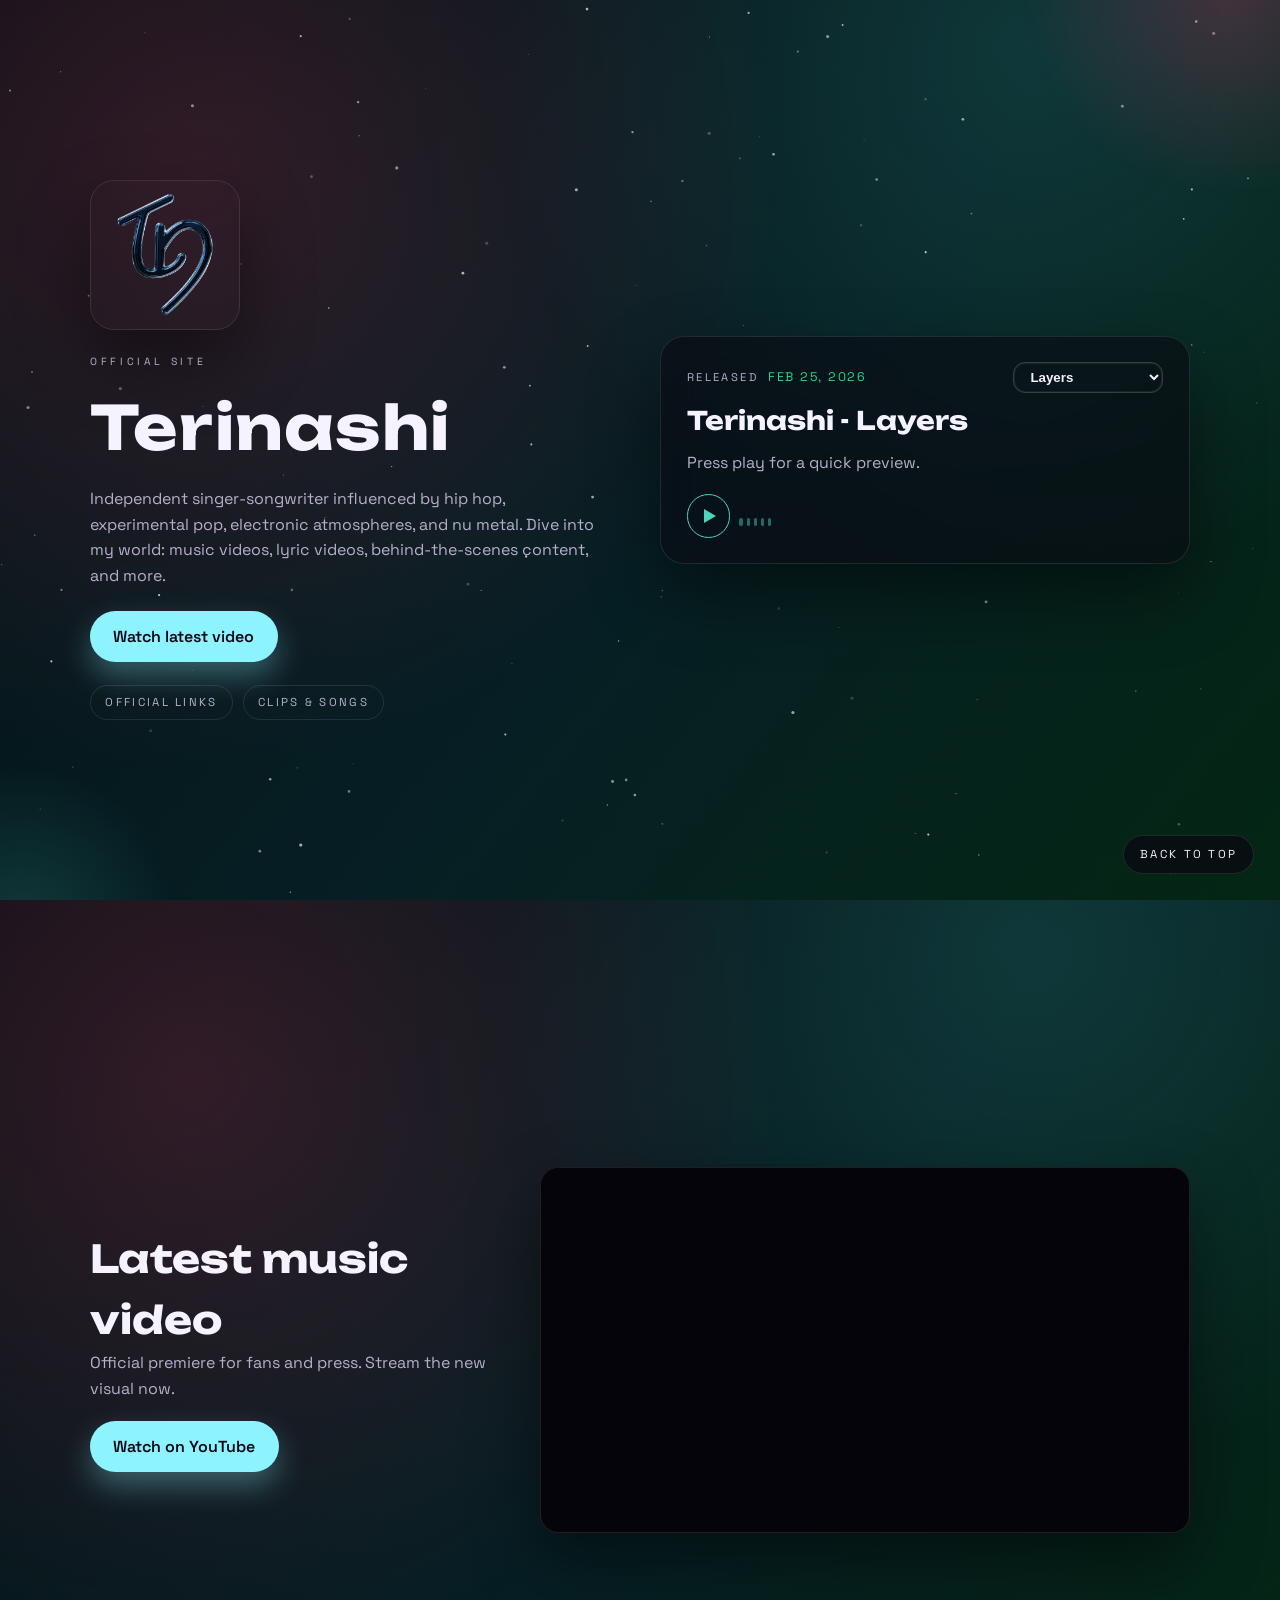
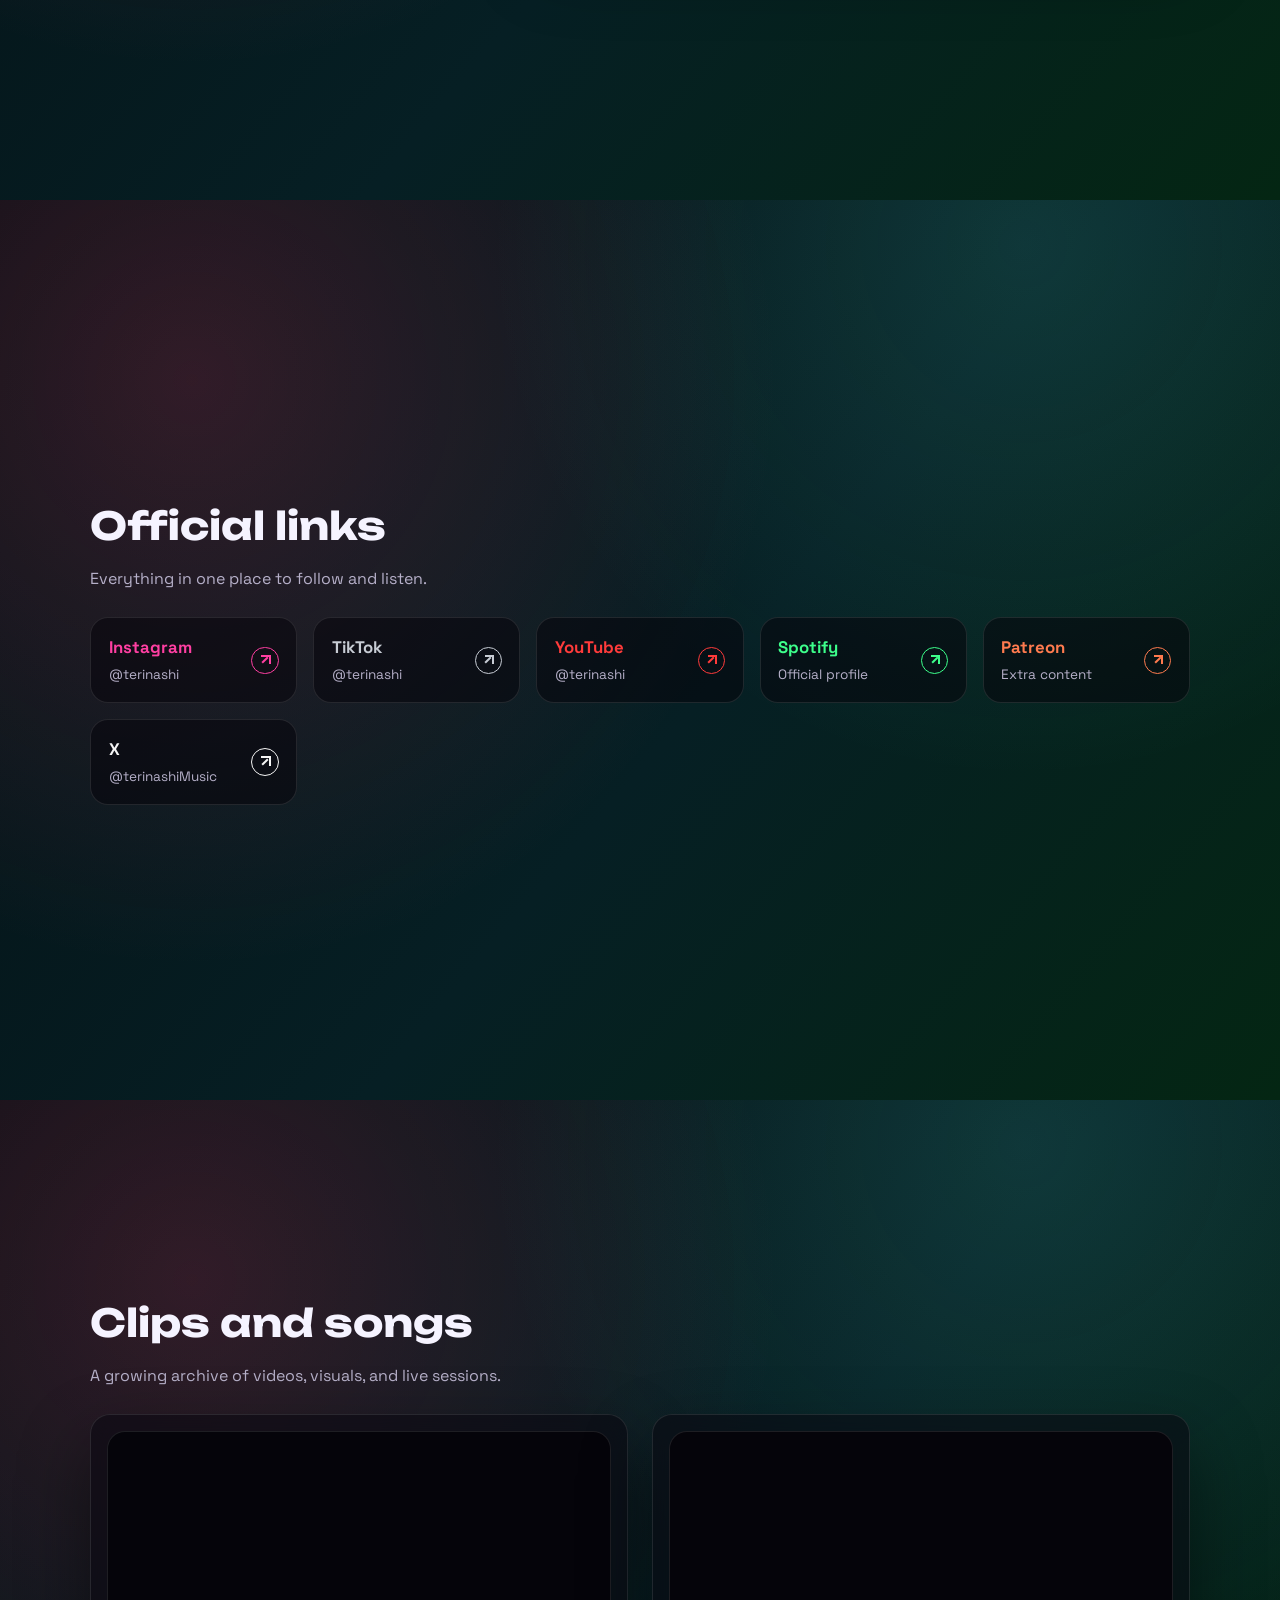
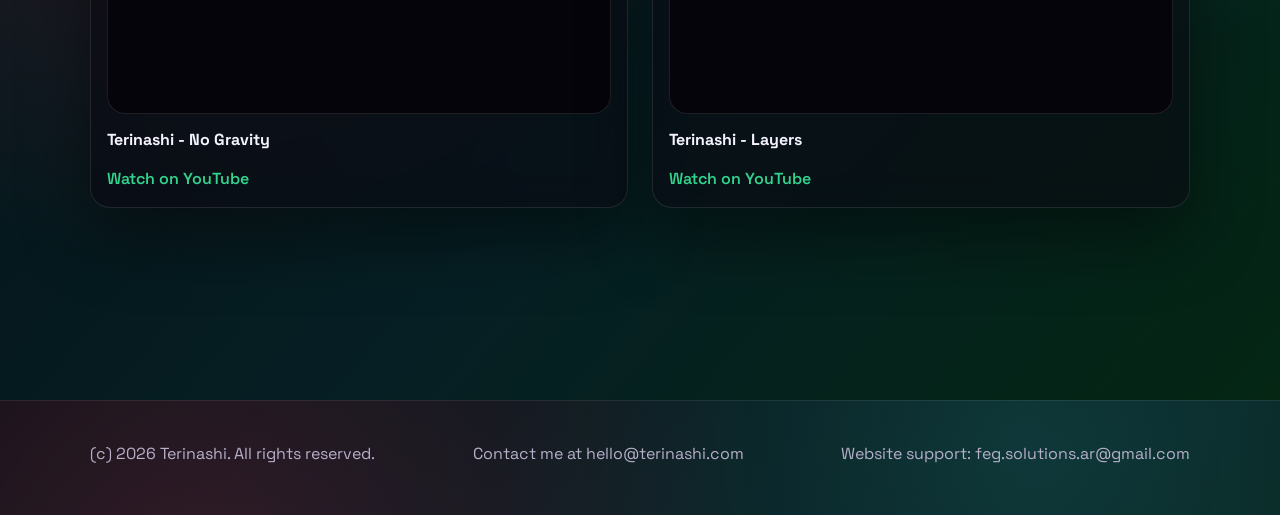
==== index.html @ 4c297f5a "improve design release date layout" ====
<!DOCTYPE html>
<html lang="en">
<head>
  <meta charset="UTF-8" />
  <meta http-equiv="X-UA-Compatible" content="IE=edge" />
  <meta name="viewport" content="width=device-width, initial-scale=1.0" />
  <title>Terinashi | Official Site</title>
  <meta name="description" content="Official Site of Terinashi. Links, releases, and clips in one place." />
  <meta property="og:title" content="Terinashi | Official Site" />
  <meta property="og:description" content="Links, releases, and clips from Terinashi." />
  <meta property="og:url" content="https://terinashi.com" />
  <meta property="og:image" content="https://terinashi.com/cover.jpg" />
  <meta name="twitter:card" content="summary_large_image" />
  <meta name="theme-color" content="#0b0714" />
  <link rel="icon" href="/favicon.ico" />
  <link rel="preconnect" href="https://fonts.googleapis.com" />
  <link rel="preconnect" href="https://fonts.gstatic.com" crossorigin />
  <link href="https://fonts.googleapis.com/css2?family=Space+Grotesk:wght@400;500;600&family=Unbounded:wght@400;600;800&display=swap" rel="stylesheet" />
  <link rel="stylesheet" href="assets/css/main.css" />
</head>
<body>
  <canvas id="bg-canvas" aria-hidden="true"></canvas>
  <div class="noise" aria-hidden="true"></div>
  <a class="floating-logo" href="#landing" aria-label="Terinashi home">
    <img src="assets/img/cover.png" alt="Terinashi logo" />
  </a>

  <main id="sections" class="sections">
    <header class="hero snap-section" id="landing">
      <div class="container hero-grid">
        <div class="hero-left">
          <div class="brand">
            <img src="assets/img/cover.png" alt="Terinashi artwork" class="avatar" />
            <div class="brand-copy">
              <p class="eyebrow">Official Site</p>
              <h1>Terinashi</h1>
              <p class="tagline">Independent singer-songwriter influenced by hip hop, experimental pop, electronic atmospheres, and nu metal. Dive into my world: music videos, lyric videos, behind-the-scenes content, and more.</p>
              <div class="cta">
                <a class="btn primary" href="#latest">Watch latest video</a>
              </div>
              <nav class="section-nav" id="section-nav" aria-label="Sections"></nav>
            </div>
          </div>
        </div>
        <div class="hero-panel glass">
          <div class="panel-top">
            <div class="panel-release-meta">
              <p class="panel-label">Latest release</p>
              <p class="release-tag" id="release-tag" hidden></p>
            </div>
            <div class="release-switcher">
              <label for="release-select"></label>
              <select id="release-select" name="release-select"></select>
            </div>
          </div>
          <h2 class="panel-title" id="latest-title">Terinashi - Latest video</h2>
          <p class="panel-meta">Press play for a quick preview.</p>
          <div class="panel-actions">
            <button class="btn outline preview-toggle" type="button" id="latest-audio-btn" aria-pressed="false" data-state="play" aria-label="Play preview">
              <span class="sr-only">Play preview</span>
            </button>
            <div class="audio-visualizer" id="audio-visualizer" aria-hidden="true">
              <span></span>
              <span></span>
              <span></span>
              <span></span>
              <span></span>
            </div>
          </div>
          <div class="audio-player" id="latest-audio-player" aria-hidden="true"></div>
        </div>
      </div>
    </header>

    <section id="intro" class="section snap-section">
      <div class="container intro-grid">
        <div class="intro-copy">
          <h2 class="section-title">Artist intro</h2>
          <p class="section-subtitle">A short personal intro from Terinashi to new listeners.</p>
        </div>
        <div class="video-frame glass">
          <iframe loading="lazy" id="intro-iframe" width="560" height="315" src="https://www.youtube.com/embed/MVVgty45aqQ" title="Artist intro video" frameborder="0" allow="accelerometer; autoplay; clipboard-write; encrypted-media; gyroscope; picture-in-picture; web-share" referrerpolicy="strict-origin-when-cross-origin" allowfullscreen></iframe>
        </div>
      </div>
    </section>

    <section id="latest" class="section snap-section">
      <div class="container latest-grid">
        <div class="latest-copy">
          <h2 class="section-title">Latest music video</h2>
          <p class="section-subtitle">Official premiere for fans and press. Stream the new visual now.</p>
          <div class="cta">
            <a class="btn primary" id="latest-video-link" href="https://www.youtube.com/watch?v=MVVgty45aqQ" target="_blank" rel="noopener">Watch on YouTube</a>
          </div>
        </div>
        <div class="video-frame glass">
          <iframe loading="lazy" id="latest-iframe" width="560" height="315" src="https://www.youtube.com/embed/MVVgty45aqQ?si=aVt3DLzRXBg-9M-Y" title="YouTube video player" frameborder="0" allow="accelerometer; autoplay; clipboard-write; encrypted-media; gyroscope; picture-in-picture; web-share" referrerpolicy="strict-origin-when-cross-origin" allowfullscreen></iframe>
        </div>
      </div>
    </section>

    <section id="links" class="section snap-section">
      <div class="container">
        <div class="section-head">
          <h2 class="section-title">Official links</h2>
          <p class="section-subtitle">Everything in one place to follow and listen.</p>
        </div>
        <div class="links-grid">
          <a class="link-card instagram" href="https://instagram.com/terinashi" target="_blank" rel="noopener">
            <div>
              <h3>Instagram</h3>
              <span>@terinashi</span>
            </div>
            <span class="link-action" aria-hidden="true"></span>
          </a>
          <a class="link-card tiktok" href="https://tiktok.com/@terinashi" target="_blank" rel="noopener">
            <div>
              <h3>TikTok</h3>
              <span>@terinashi</span>
            </div>
            <span class="link-action" aria-hidden="true"></span>
          </a>
          <a class="link-card youtube" href="https://youtube.com/@terinashi" target="_blank" rel="noopener">
            <div>
              <h3>YouTube</h3>
              <span>@terinashi</span>
            </div>
            <span class="link-action" aria-hidden="true"></span>
          </a>
          <a class="link-card spotify" href="https://open.spotify.com/artist/4ImJrUl2GnVD2dgYm2elaB" target="_blank" rel="noopener">
            <div>
              <h3>Spotify</h3>
              <span>Official profile</span>
            </div>
            <span class="link-action" aria-hidden="true"></span>
          </a>
          <a class="link-card patreon" href="https://patreon.com/terinashi" target="_blank" rel="noopener">
            <div>
              <h3>Patreon</h3>
              <span>Extra content</span>
            </div>
            <span class="link-action" aria-hidden="true"></span>
          </a>
          <a class="link-card x" href="https://x.com/terinashiMusic" target="_blank" rel="noopener">
            <div>
              <h3>X</h3>
              <span>@terinashiMusic</span>
            </div>
            <span class="link-action" aria-hidden="true"></span>
          </a>
        </div>
      </div>
    </section>

    <section id="clips" class="section snap-section">
      <div class="container">
        <div class="section-head">
          <h2 class="section-title">Clips and songs</h2>
          <p class="section-subtitle">A growing archive of videos, visuals, and live sessions.</p>
        </div>
        <div id="video-list" class="video-grid">
          <div class="video-empty glass">
            <p>More videos coming soon.</p>
          </div>
        </div>
      </div>
    </section>
  </main>

  <footer class="site-footer">
    <div class="container footer-inner">
      <p>(c) <span id="year"></span> Terinashi. All rights reserved.</p>
      <p>Contact me at hello@terinashi.com</p>
      <p>Website support: feg.solutions.ar@gmail.com</p>
    </div>
  </footer>

  <a class="floating-top" href="#landing" aria-label="Back to top">Back to top</a>

  <script>
    const yearEl = document.getElementById('year');
    if (yearEl) {
      yearEl.textContent = new Date().getFullYear();
    }

    const siteConfig = {
      tagline: {
        desktop: 'Independent singer-songwriter influenced by hip hop, experimental pop, electronic atmospheres, and nu metal. Dive into my world: music videos, lyric videos, behind-the-scenes content, and more.', // Landing tagline for desktop.
        mobile: 'Independent singer-songwriter blending hip hop, experimental pop, electronic atmospheres, and nu metal.' // Shorter landing tagline for mobile.
      },
      releases: [
        {
          id: 'no-gravity',
          name: 'No Gravity',
          title: 'Terinashi - No Gravity', // Latest release title.
          releaseDate: '2025-10-01',
          videoUrl: 'https://www.youtube.com/watch?v=MVVgty45aqQ', // Full YouTube URL for the main video.
          previewUrl: 'https://youtu.be/MVVgty45aqQ?t=51', // YouTube URL with start time for the audio preview.
          palette: {
            bg1: '#0b0714',
            bg2: '#140b1f',
            bg3: '#04070d',
            accent: '#ff3b6b',
            accent2: '#57f0d6',
            play: '#3dff8b',
            accentShadow: 'rgba(255, 59, 107, 0.35)'
          },
          latest: false
        },
        {
          id: 'layers',
          name: 'Layers',
          title: 'Terinashi - Layers',
          releaseDate: '2026-02-25',
          videoUrl: 'https://www.youtube.com/watch?v=SHfj68ilbn0',
          previewUrl: 'https://youtu.be/SHfj68ilbn0?si=a4gpbc3fm8DPk9wZ&t=116',
          palette: {
            bg1: '#041014',
            bg2: '#061f24',
            bg3: '#042613',
            accent: '#8cf3ff',
            accent2: '#33d28d',
            play: '#4fd4bc',
            accentShadow: 'rgba(140, 243, 255, 0.32)'
          },
          latest: true
        }
      ],
      introVideo: {
        title: 'Terinashi - Artist intro', // Title used for the intro video iframe.
        videoUrl: 'https://www.youtube.com/watch?v=MVVgty45aqQ' // Intro video URL.
      },
      // Sections order and visibility.
      sections: [
        { id: 'landing', label: 'Home', enabled: true, showInNav: false },
        { id: 'latest', label: 'Latest video', enabled: true, showInNav: false },
        { id: 'links', label: 'Official links', enabled: true, showInNav: true },
        { id: 'intro', label: 'Intro', enabled: false, showInNav: true },
        { id: 'clips', label: 'Clips & songs', enabled: true, showInNav: true }
      ]
    };

    const releasesConfig = Array.isArray(siteConfig.releases) ? siteConfig.releases : [];
    const introVideo = siteConfig.introVideo || {};
    const sectionConfig = Array.isArray(siteConfig.sections) ? siteConfig.sections : [];
    const sectionsRoot = document.getElementById('sections');
    const sectionNav = document.getElementById('section-nav');
    const floatingTop = document.querySelector('.floating-top');
    const taglineEl = document.querySelector('.tagline');
    const floatingLogo = document.querySelector('.floating-logo');
    const releaseSelect = document.getElementById('release-select');
    const releaseTag = document.getElementById('release-tag');
    const panelLabel = document.querySelector('.panel-label');

    const defaultPalette = {
      bg1: getComputedStyle(document.documentElement).getPropertyValue('--bg-1').trim(),
      bg2: getComputedStyle(document.documentElement).getPropertyValue('--bg-2').trim(),
      bg3: getComputedStyle(document.documentElement).getPropertyValue('--bg-3').trim(),
      accent: getComputedStyle(document.documentElement).getPropertyValue('--accent').trim(),
      accent2: getComputedStyle(document.documentElement).getPropertyValue('--accent-2').trim(),
      play: getComputedStyle(document.documentElement).getPropertyValue('--play').trim(),
      accentShadow: getComputedStyle(document.documentElement).getPropertyValue('--accent-shadow').trim()
    };

    const paletteKeys = Object.keys(defaultPalette);

    function getReleaseById(id) {
      return releasesConfig.find((release) => release.id === id);
    }

    function getLatestRelease() {
      const marked = releasesConfig.find((release) => release.latest);
      if (marked) return marked;
      return releasesConfig[0] || {};
    }

    let activeRelease = getLatestRelease();

    function applySectionOrder() {
      if (!sectionsRoot || sectionConfig.length === 0) return;
      const sectionMap = new Map();

      sectionConfig.forEach((section) => {
        const sectionEl = document.getElementById(section.id);
        if (!sectionEl) return;
        if (section.enabled === false) {
          sectionEl.hidden = true;
          return;
        }
        sectionEl.hidden = false;
        sectionMap.set(section.id, sectionEl);
      });

      sectionConfig.forEach((section) => {
        const sectionEl = sectionMap.get(section.id);
        if (sectionEl) {
          sectionsRoot.appendChild(sectionEl);
        }
      });
    }

    function buildSectionNav() {
      if (!sectionNav || sectionConfig.length === 0) return;
      sectionNav.textContent = '';
      const fragment = document.createDocumentFragment();

      sectionConfig.forEach((section) => {
        if (section.enabled === false || !section.showInNav) return;
        const link = document.createElement('a');
        link.href = '#' + section.id;
        link.textContent = section.label || section.id;
        fragment.appendChild(link);
      });

      sectionNav.appendChild(fragment);
    }

    function setFloatingTopTarget() {
      if (!floatingTop || sectionConfig.length === 0) return;
      const firstSection = sectionConfig.find((section) => section.enabled !== false);
      if (firstSection) {
        floatingTop.href = '#' + firstSection.id;
      }
    }

    function updateTagline() {
      if (!taglineEl || !siteConfig.tagline) return;
      const mobileQuery = window.matchMedia('(max-width: 720px)');
      const nextText = mobileQuery.matches && siteConfig.tagline.mobile
        ? siteConfig.tagline.mobile
        : siteConfig.tagline.desktop;
      if (nextText) {
        taglineEl.textContent = nextText;
      }
    }

    function setupFloatingLogoVisibility() {
      if (!floatingLogo) return;
      const landingSection = document.getElementById('landing');
      if (!landingSection) return;

      const observer = new IntersectionObserver(
        (entries) => {
          entries.forEach((entry) => {
            if (entry.target.id !== 'landing') return;
            if (entry.isIntersecting) {
              floatingLogo.classList.add('is-hidden');
            } else {
              floatingLogo.classList.remove('is-hidden');
            }
          });
        },
        { threshold: 0.55 }
      );

      observer.observe(landingSection);
    }

    applySectionOrder();
    buildSectionNav();
    setFloatingTopTarget();
    setupFloatingLogoVisibility();
    updateTagline();

    const mobileQuery = window.matchMedia('(max-width: 720px)');
    if (mobileQuery.addEventListener) {
      mobileQuery.addEventListener('change', updateTagline);
    } else if (mobileQuery.addListener) {
      mobileQuery.addListener(updateTagline);
    }

    const videoListEl = document.getElementById('video-list');

    function getYouTubeId(url) {
      try {
        const parsed = new URL(url);
        if (parsed.hostname.includes('youtu.be')) {
          return parsed.pathname.slice(1);
        }
        if (parsed.hostname.includes('youtube.com')) {
          const id = parsed.searchParams.get('v');
          if (id) return id;
          if (parsed.pathname.startsWith('/embed/')) {
            return parsed.pathname.split('/').pop();
          }
        }
      } catch (error) {
        return null;
      }
      return null;
    }

    function parseTimeToSeconds(value) {
      if (!value) return 0;
      if (/^\d+$/.test(value)) return Number(value);

      const match = value.match(/(?:(\d+)h)?(?:(\d+)m)?(?:(\d+)s)?/);
      if (!match) return 0;

      const hours = match[1] ? Number(match[1]) : 0;
      const minutes = match[2] ? Number(match[2]) : 0;
      const seconds = match[3] ? Number(match[3]) : 0;
      return hours * 3600 + minutes * 60 + seconds;
    }

    function getYouTubeStartSeconds(url) {
      try {
        const parsed = new URL(url);
        const startValue = parsed.searchParams.get('t') || parsed.searchParams.get('start');
        return parseTimeToSeconds(startValue);
      } catch (error) {
        return 0;
      }
    }

    function buildEmbedUrl(url, options = {}) {
      const id = getYouTubeId(url);
      if (!id) return null;

      const params = new URLSearchParams();
      if (options.startSeconds && options.startSeconds > 0) {
        params.set('start', String(options.startSeconds));
      }
      if (options.autoplay) {
        params.set('autoplay', '1');
      }
      if (options.controls === false) {
        params.set('controls', '0');
      }
      params.set('playsinline', '1');
      params.set('modestbranding', '1');
      params.set('rel', '0');

      const query = params.toString();
      return 'https://www.youtube.com/embed/' + id + (query ? '?' + query : '');
    }

    const latestTitleEl = document.getElementById('latest-title');
    const latestVideoLink = document.getElementById('latest-video-link');
    const latestIframe = document.getElementById('latest-iframe');

    const introIframe = document.getElementById('intro-iframe');
    if (introIframe && introVideo.videoUrl) {
      const embedUrl = buildEmbedUrl(introVideo.videoUrl);
      if (embedUrl) {
        introIframe.src = embedUrl;
        introIframe.title = introVideo.title || 'Artist intro';
      }
    }

    const audioButton = document.getElementById('latest-audio-btn');
    const audioPlayer = document.getElementById('latest-audio-player');
    const audioVisualizer = document.getElementById('audio-visualizer');
    let previewPlaying = false;

    function stopAudioPreview() {
      if (!audioPlayer || !audioButton) return;
      audioPlayer.textContent = '';
      previewPlaying = false;
      audioButton.setAttribute('data-state', 'play');
      audioButton.setAttribute('aria-pressed', 'false');
      audioButton.setAttribute('aria-label', 'Play preview');
      if (audioVisualizer) {
        audioVisualizer.classList.remove('is-playing');
      }
      const label = audioButton.querySelector('.sr-only');
      if (label) {
        label.textContent = 'Play preview';
      }
    }

    function startAudioPreview() {
      if (!audioPlayer || !audioButton) return;
      const previewUrl = activeRelease.previewUrl || activeRelease.videoUrl;
      if (!previewUrl) return;

      const startSeconds = getYouTubeStartSeconds(previewUrl);
      const embedUrl = buildEmbedUrl(previewUrl, {
        startSeconds,
        autoplay: true,
        controls: false
      });

      if (!embedUrl) return;

      const iframe = document.createElement('iframe');
      iframe.src = embedUrl;
      iframe.title = activeRelease.title ? activeRelease.title + ' preview' : 'Audio preview';
      iframe.allow = 'autoplay; encrypted-media';
      iframe.referrerPolicy = 'strict-origin-when-cross-origin';
      iframe.setAttribute('allowfullscreen', '');

      audioPlayer.textContent = '';
      audioPlayer.appendChild(iframe);

      previewPlaying = true;
      audioButton.setAttribute('data-state', 'stop');
      audioButton.setAttribute('aria-pressed', 'true');
      audioButton.setAttribute('aria-label', 'Stop preview');
      if (audioVisualizer) {
        audioVisualizer.classList.add('is-playing');
      }
      const label = audioButton.querySelector('.sr-only');
      if (label) {
        label.textContent = 'Stop preview';
      }
    }

    if (audioButton) {
      audioButton.addEventListener('click', () => {
        if (previewPlaying) {
          stopAudioPreview();
        } else {
          startAudioPreview();
        }
      });
    }

    function toCssVarName(key) {
      return '--' + key
        .replace(/([A-Z])/g, '-$1')
        .replace(/([0-9])/g, '-$1')
        .toLowerCase();
    }

    function applyPalette(palette = {}) {
      paletteKeys.forEach((key) => {
        const nextValue = palette[key] || defaultPalette[key];
        document.documentElement.style.setProperty(toCssVarName(key), nextValue);
      });
    }

    function renderReleaseSelector() {
      if (!releaseSelect) return;
      releaseSelect.textContent = '';

      releasesConfig.forEach((release) => {
        const option = document.createElement('option');
        option.value = release.id;
        option.textContent = release.name || release.title || release.id;
        if (release.id === activeRelease.id) {
          option.selected = true;
        }
        releaseSelect.appendChild(option);
      });

      releaseSelect.addEventListener('change', () => {
        const selected = getReleaseById(releaseSelect.value);
        if (selected) {
          setActiveRelease(selected);
        }
      });
    }

    function parseIsoDate(value) {
      if (!value) return null;
      const match = String(value).trim().match(/^(\d{4})-(\d{2})-(\d{2})$/);
      if (!match) return null;
      const year = Number(match[1]);
      const monthIndex = Number(match[2]) - 1;
      const day = Number(match[3]);
      const date = new Date(year, monthIndex, day);
      if (Number.isNaN(date.getTime())) return null;
      return date;
    }

    function startOfDay(date) {
      return new Date(date.getFullYear(), date.getMonth(), date.getDate());
    }

    function isFutureDate(date) {
      return startOfDay(date) > startOfDay(new Date());
    }

    function formatDisplayDate(date) {
      return new Intl.DateTimeFormat('en-US', {
        month: 'short',
        day: 'numeric',
        year: 'numeric'
      }).format(date);
    }

    function updateReleaseTag() {
      const releaseDateValue = activeRelease && activeRelease.releaseDate ? String(activeRelease.releaseDate).trim() : '';
      const parsedReleaseDate = parseIsoDate(releaseDateValue);
      const hasReleaseDate = Boolean(releaseDateValue);
      const futureRelease = parsedReleaseDate ? isFutureDate(parsedReleaseDate) : false;

      if (panelLabel) {
        if (!hasReleaseDate) {
          panelLabel.textContent = activeRelease.latest ? 'Latest release' : 'Release date';
        } else {
          panelLabel.textContent = futureRelease ? 'Releases' : 'Released';
        }
      }

      if (!releaseTag) return;
      if (!hasReleaseDate) {
        releaseTag.textContent = '';
        releaseTag.hidden = true;
        return;
      }
      releaseTag.textContent = parsedReleaseDate ? formatDisplayDate(parsedReleaseDate) : releaseDateValue;
      releaseTag.hidden = false;
    }

    function createVideoCard(video) {
      const embedUrl = buildEmbedUrl(video.url);
      if (!embedUrl || !videoListEl) return null;

      const card = document.createElement('article');
      card.className = 'video-card glass';

      const frame = document.createElement('div');
      frame.className = 'video-frame';
      frame.innerHTML = '<iframe loading="lazy" src="' + embedUrl + '" title="' + video.title + '" frameborder="0" allow="accelerometer; autoplay; clipboard-write; encrypted-media; gyroscope; picture-in-picture; web-share" referrerpolicy="strict-origin-when-cross-origin" allowfullscreen></iframe>';

      const title = document.createElement('h3');
      title.textContent = video.title;

      const link = document.createElement('a');
      link.href = video.url;
      link.target = '_blank';
      link.rel = 'noopener';
      link.className = 'video-link';
      link.textContent = 'Watch on YouTube';

      card.append(frame, title, link);
      return card;
    }

    function renderVideoGrid(entries) {
      if (!videoListEl) return;
      videoListEl.textContent = '';

      const finalList = entries.filter((video) => video.title && video.url);

      if (finalList.length === 0) {
        const empty = document.createElement('div');
        empty.className = 'video-empty glass';
        empty.innerHTML = '<p>More videos coming soon.</p>';
        videoListEl.appendChild(empty);
        return;
      }

      finalList.forEach((video) => {
        const card = createVideoCard(video);
        if (card) {
          videoListEl.appendChild(card);
        }
      });
    }

    function buildVideoList() {
      const entries = releasesConfig
        .filter((release) => release && release.title && release.videoUrl)
        .map((release) => ({
          title: release.title,
          url: release.videoUrl
        }));

      renderVideoGrid(entries);
    }

    function setActiveRelease(release) {
      if (!release) return;
      activeRelease = release;
      stopAudioPreview();

      if (latestTitleEl && activeRelease.title) {
        latestTitleEl.textContent = activeRelease.title;
      }

      if (latestVideoLink && activeRelease.videoUrl) {
        latestVideoLink.href = activeRelease.videoUrl;
      }

      if (latestIframe && activeRelease.videoUrl) {
        const embedUrl = buildEmbedUrl(activeRelease.videoUrl);
        if (embedUrl) {
          latestIframe.src = embedUrl;
          latestIframe.title = activeRelease.title || 'Latest release';
        }
      }

      updateReleaseTag();
      applyPalette(activeRelease.palette);
    }

    applyPalette(activeRelease.palette);
    renderReleaseSelector();
    buildVideoList();
    setActiveRelease(activeRelease);

    const canvas = document.getElementById('bg-canvas');
    if (canvas) {
      const ctx = canvas.getContext('2d');
      let width = 0;
      let height = 0;
      let particles = [];
      const reduceMotion = window.matchMedia('(prefers-reduced-motion: reduce)').matches;
      const saveData = navigator.connection && navigator.connection.saveData;

      const resize = () => {
        width = canvas.width = window.innerWidth;
        height = canvas.height = window.innerHeight;
        const count = Math.min(140, Math.floor((width * height) / 9000));
        particles = Array.from({ length: count }, () => ({
          x: Math.random() * width,
          y: Math.random() * height,
          radius: Math.random() * 1.2 + 0.4,
          speed: Math.random() * 0.6 + 0.15,
          drift: (Math.random() - 0.5) * 0.2,
          alpha: Math.random() * 0.6 + 0.15
        }));
      };

      const draw = () => {
        ctx.clearRect(0, 0, width, height);
        for (const p of particles) {
          ctx.globalAlpha = p.alpha;
          ctx.fillStyle = '#ffffff';
          ctx.beginPath();
          ctx.arc(p.x, p.y, p.radius, 0, Math.PI * 2);
          ctx.fill();
          p.y -= p.speed;
          p.x += p.drift;
          if (p.y < -20) {
            p.y = height + 20;
            p.x = Math.random() * width;
          }
          if (p.x < -20) {
            p.x = width + 20;
          } else if (p.x > width + 20) {
            p.x = -20;
          }
        }
        ctx.globalAlpha = 1;
      };

      const loop = () => {
        draw();
        requestAnimationFrame(loop);
      };

      resize();
      window.addEventListener('resize', resize);

      if (!reduceMotion && !saveData) {
        loop();
      } else {
        draw();
      }
    }
  </script>
</body>
</html>
---- assets/css/main.css ----
:root {
  --bg-1: #0b0714;
  --bg-2: #140b1f;
  --bg-3: #04070d;
  --text: #f5f3ff;
  --muted: #b6b0c9;
  --accent: #ff3b6b;
  --accent-shadow: rgba(255, 59, 107, 0.35);
  --accent-2: #57f0d6;
  --play: #3dff8b;
  --stroke: rgba(255, 255, 255, 0.1);
  --glass: rgba(10, 7, 17, 0.58);
  --shadow: 0 30px 70px rgba(0, 0, 0, 0.45);
  --max-width: 1100px;
}

* {
  box-sizing: border-box;
  margin: 0;
  padding: 0;
}

[hidden] {
  display: none !important;
}

html {
  scroll-behavior: smooth;
  height: 100%;
  scroll-snap-type: y mandatory;
  scroll-padding-top: 0;
}

body {
  min-height: 100%;
  font-family: 'Space Grotesk', sans-serif;
  color: var(--text);
  background:
    radial-gradient(circle at 15% 20%, rgba(255, 59, 107, 0.18), transparent 45%),
    radial-gradient(circle at 80% 5%, rgba(87, 240, 214, 0.12), transparent 40%),
    linear-gradient(130deg, var(--bg-1), var(--bg-2) 55%, var(--bg-3));
  line-height: 1.6;
  overflow-x: hidden;
}

a {
  color: inherit;
}

img {
  max-width: 100%;
  display: block;
}

#bg-canvas,
.noise {
  position: fixed;
  inset: 0;
  width: 100%;
  height: 100%;
  pointer-events: none;
}

#bg-canvas {
  z-index: -2;
}

.noise {
  z-index: -1;
  opacity: 0.18;
  background-image: radial-gradient(rgba(255, 255, 255, 0.08) 1px, transparent 1px);
  background-size: 3px 3px;
  mix-blend-mode: soft-light;
}

.floating-logo {
  position: fixed;
  top: 1.6rem;
  left: 1.6rem;
  z-index: 9;
  width: 56px;
  height: 56px;
  border-radius: 16px;
  border: 1px solid var(--stroke);
  background: rgba(10, 7, 17, 0.85);
  box-shadow: var(--shadow);
  display: inline-flex;
  align-items: center;
  justify-content: center;
  text-decoration: none;
  transition: transform 0.2s ease, border-color 0.2s ease;
}

.floating-logo img {
  width: 100%;
  height: 100%;
  border-radius: 14px;
  object-fit: cover;
}

.floating-logo:hover {
  transform: translateY(-2px);
  border-color: var(--accent-2);
}

.floating-logo.is-hidden {
  opacity: 0;
  pointer-events: none;
  transform: translateY(-6px);
}

.container {
  width: min(var(--max-width), 92vw);
  margin: 0 auto;
}

.snap-section {
  scroll-snap-align: start;
  scroll-snap-stop: always;
  min-height: 100vh;
  min-height: 100svh;
  padding: clamp(3.5rem, 8vh, 6rem) 0;
  display: flex;
  flex-direction: column;
  justify-content: center;
}

.hero {
  position: relative;
  overflow: hidden;
}

.hero::before {
  content: "";
  position: absolute;
  width: 420px;
  height: 420px;
  top: -220px;
  right: -160px;
  background: radial-gradient(circle, rgba(255, 59, 107, 0.25), transparent 70%);
  opacity: 0.9;
  animation: float 12s ease-in-out infinite;
  z-index: -1;
}

.hero::after {
  content: "";
  position: absolute;
  width: 320px;
  height: 320px;
  bottom: -180px;
  left: -140px;
  background: radial-gradient(circle, rgba(87, 240, 214, 0.18), transparent 70%);
  opacity: 0.8;
  animation: float 14s ease-in-out infinite reverse;
  z-index: -1;
}

@keyframes float {
  0%,
  100% {
    transform: translateY(0);
  }
  50% {
    transform: translateY(20px);
  }
}

.hero-grid {
  display: grid;
  grid-template-columns: repeat(auto-fit, minmax(280px, 1fr));
  gap: 2.5rem;
  align-items: center;
}

.brand {
  display: flex;
  align-items: center;
  gap: 1.5rem;
  flex-wrap: wrap;
}

.avatar {
  width: 150px;
  height: 150px;
  border-radius: 24px;
  object-fit: cover;
  border: 1px solid var(--stroke);
  box-shadow: var(--shadow);
}

.eyebrow {
  text-transform: uppercase;
  letter-spacing: 0.35em;
  font-size: 0.65rem;
  color: var(--muted);
  margin-bottom: 0.5rem;
}

h1 {
  font-family: 'Unbounded', sans-serif;
  font-size: clamp(2.4rem, 5vw, 3.8rem);
  letter-spacing: 0.02em;
}

.tagline {
  color: var(--muted);
  margin-top: 0.6rem;
  max-width: 32rem;
}

.cta {
  display: flex;
  gap: 0.75rem;
  flex-wrap: wrap;
  margin-top: 1.4rem;
}

.section-nav {
  display: flex;
  flex-wrap: wrap;
  gap: 0.6rem;
  margin-top: 1.4rem;
}

.section-nav a {
  text-decoration: none;
  font-size: 0.72rem;
  letter-spacing: 0.2em;
  text-transform: uppercase;
  border: 1px solid var(--stroke);
  padding: 0.45rem 0.9rem;
  border-radius: 999px;
  color: var(--muted);
  transition: transform 0.2s ease, border-color 0.2s ease, color 0.2s ease;
}

.section-nav a:hover {
  transform: translateY(-2px);
  border-color: var(--accent-2);
  color: var(--text);
}

.btn {
  display: inline-flex;
  align-items: center;
  justify-content: center;
  padding: 0.75rem 1.4rem;
  border-radius: 999px;
  font-weight: 600;
  text-decoration: none;
  border: 1px solid transparent;
  transition: transform 0.2s ease, box-shadow 0.2s ease, border-color 0.2s ease;
}

.btn.primary {
  background: var(--accent);
  color: #0b0714;
  box-shadow: 0 14px 30px var(--accent-shadow);
}

.btn.ghost {
  background: rgba(255, 255, 255, 0.04);
  border-color: var(--stroke);
}

.btn.outline {
  background: transparent;
  border-color: var(--accent);
  color: var(--accent);
}

.btn:hover {
  transform: translateY(-2px);
}

.glass {
  background: var(--glass);
  border: 1px solid var(--stroke);
  border-radius: 24px;
  backdrop-filter: blur(16px);
  box-shadow: var(--shadow);
}

.hero-panel {
  padding: 1.6rem;
  position: relative;
}

.panel-top {
  display: flex;
  align-items: center;
  justify-content: space-between;
  gap: 1rem;
  flex-wrap: wrap;
}

.panel-release-meta {
  display: flex;
  align-items: baseline;
  gap: 0.6rem;
  flex-wrap: wrap;
}

.panel-label {
  font-size: 0.7rem;
  letter-spacing: 0.22em;
  text-transform: uppercase;
  color: var(--muted);
}

.release-switcher {
  display: inline-flex;
  align-items: center;
  gap: 0.5rem;
  color: var(--muted);
  font-size: 0.85rem;
}

.release-switcher label {
  font-size: 0.72rem;
  letter-spacing: 0.16em;
  text-transform: uppercase;
}

.release-switcher select {
  background: transparent;
  border: 1px solid rgba(255, 255, 255, 0.18);
  border-radius: 12px;
  color: var(--text);
  padding: 0.35rem 0.75rem;
  min-width: 150px;
  font-weight: 600;
  box-shadow: inset 0 0 0 1px rgba(255, 255, 255, 0.06);
}

.release-switcher select option {
  background: #0b0714;
  color: var(--text);
}

.release-switcher select option:checked {
  background: rgba(255, 255, 255, 0.12);
  color: var(--text);
}

.release-switcher select:focus-visible {
  outline: 2px solid var(--accent-2);
  outline-offset: 2px;
}

.release-tag {
  color: var(--accent-2);
  text-transform: uppercase;
  letter-spacing: 0.14em;
  font-size: 0.78rem;
  margin: 0;
}

.panel-title {
  font-family: 'Unbounded', sans-serif;
  font-size: 1.6rem;
  margin: 0.5rem 0;
}

.panel-meta {
  color: var(--muted);
  margin-bottom: 1.2rem;
}

.panel-actions {
  display: flex;
  flex-wrap: wrap;
  gap: 0.6rem;
  align-items: center;
}

.audio-visualizer {
  display: flex;
  align-items: flex-end;
  gap: 0.25rem;
  height: 1.3rem;
  opacity: 0.45;
}

.audio-visualizer span {
  width: 0.2rem;
  height: 0.5rem;
  background: var(--play);
  border-radius: 999px;
  transform-origin: bottom;
}

.audio-visualizer.is-playing {
  opacity: 0.9;
}

.audio-visualizer.is-playing span {
  animation: audio-bars 0.9s ease-in-out infinite;
}

.audio-visualizer.is-playing span:nth-child(2) {
  animation-delay: 0.1s;
}

.audio-visualizer.is-playing span:nth-child(3) {
  animation-delay: 0.2s;
}

.audio-visualizer.is-playing span:nth-child(4) {
  animation-delay: 0.3s;
}

.audio-visualizer.is-playing span:nth-child(5) {
  animation-delay: 0.4s;
}

@keyframes audio-bars {
  0%,
  100% {
    transform: scaleY(0.5);
  }
  50% {
    transform: scaleY(1.5);
  }
}

.preview-toggle {
  width: 2.7rem;
  height: 2.7rem;
  padding: 0;
  position: relative;
  border-color: var(--accent);
  color: var(--accent);
}

.preview-toggle::before {
  content: "";
  position: absolute;
}

.preview-toggle[data-state="play"]::before {
  border-style: solid;
  border-width: 0.45rem 0 0.45rem 0.75rem;
  border-color: transparent transparent transparent var(--play);
  transform: translateX(2px);
}

.preview-toggle[data-state="stop"]::before {
  width: 0.75rem;
  height: 0.75rem;
  background: var(--accent);
  border-radius: 3px;
}

.sr-only {
  position: absolute;
  width: 1px;
  height: 1px;
  padding: 0;
  margin: -1px;
  overflow: hidden;
  clip: rect(0 0 0 0);
  white-space: nowrap;
  border: 0;
}

.audio-player {
  position: absolute;
  width: 1px;
  height: 1px;
  overflow: hidden;
  clip: rect(0 0 0 0);
  clip-path: inset(50%);
}

.audio-player iframe {
  width: 1px;
  height: 1px;
  border: 0;
}

.section {
  padding: 0;
}

.section-head {
  display: flex;
  flex-direction: column;
  gap: 0.6rem;
  margin-bottom: 1.6rem;
}

.section-title {
  font-family: 'Unbounded', sans-serif;
  font-size: clamp(1.6rem, 3.4vw, 2.4rem);
}

.section-subtitle {
  color: var(--muted);
  max-width: 40rem;
}

.links-grid {
  display: grid;
  grid-template-columns: repeat(auto-fit, minmax(200px, 1fr));
  gap: 1rem;
}

.link-card {
  background: rgba(7, 5, 12, 0.55);
  border: 1px solid var(--stroke);
  border-radius: 18px;
  padding: 1rem 1.1rem;
  display: flex;
  align-items: center;
  justify-content: space-between;
  text-decoration: none;
  gap: 1rem;
  transition: transform 0.2s ease, border-color 0.2s ease, box-shadow 0.2s ease;
}

.link-card > div {
  min-width: 0;
}

.link-card h3 {
  font-size: 1.05rem;
  margin-bottom: 0.2rem;
  color: var(--brand);
}

.link-card div span {
  color: var(--muted);
  font-size: 0.85rem;
  display: block;
  white-space: nowrap;
  overflow: hidden;
  text-overflow: ellipsis;
}

.link-card .link-action {
  width: 1.7rem;
  height: 1.7rem;
  border: 1px solid var(--brand);
  border-radius: 999px;
  display: inline-flex;
  align-items: center;
  justify-content: center;
  flex: 0 0 auto;
  position: relative;
}

.link-card .link-action::before {
  content: "";
  width: 0.45rem;
  height: 0.45rem;
  border-top: 2px solid var(--brand);
  border-right: 2px solid var(--brand);
  transform: translate(1px, -1px);
}

.link-card .link-action::after {
  content: "";
  position: absolute;
  width: 0.5rem;
  height: 2px;
  background: var(--brand);
  transform: rotate(-45deg);
}

.link-card:hover {
  transform: translateY(-4px);
  border-color: var(--brand);
  box-shadow: 0 12px 30px rgba(0, 0, 0, 0.35);
}

.link-card.instagram {
  --brand: #ff3fa2;
}

.link-card.tiktok {
  --brand: #c7ccd4;
}

.link-card.youtube {
  --brand: #ff3b3b;
}

.link-card.spotify {
  --brand: #3dff8b;
}

.link-card.patreon {
  --brand: #ff7b4f;
}

.link-card.x {
  --brand: #f5f5f5;
}

.intro-grid {
  display: grid;
  grid-template-columns: minmax(260px, 0.9fr) minmax(280px, 1.1fr);
  gap: 2rem;
  align-items: center;
}

.intro-copy {
  max-width: 32rem;
}

.latest-grid {
  display: grid;
  grid-template-columns: minmax(280px, 0.85fr) minmax(320px, 1.35fr);
  gap: 2.5rem;
  align-items: center;
}

.latest-copy .cta {
  margin-top: 1.2rem;
}

.video-frame {
  width: 100%;
  aspect-ratio: 16 / 9;
  border-radius: 18px;
  overflow: hidden;
  border: 1px solid var(--stroke);
  background: #05040a;
}

.video-frame iframe {
  width: 100%;
  height: 100%;
  border: 0;
}

.video-grid {
  display: grid;
  grid-template-columns: repeat(auto-fit, minmax(240px, 1fr));
  gap: 1.5rem;
}

.video-card {
  padding: 1rem;
  border-radius: 20px;
  display: flex;
  flex-direction: column;
  gap: 0.8rem;
}

.video-card h3 {
  font-size: 1rem;
}

.video-link {
  color: var(--accent-2);
  text-decoration: none;
  font-weight: 600;
}

.video-empty {
  padding: 1.5rem;
  color: var(--muted);
  text-align: center;
}

code {
  font-family: "Courier New", monospace;
  font-size: 0.9em;
  background: rgba(255, 255, 255, 0.08);
  padding: 0.1rem 0.35rem;
  border-radius: 6px;
}

footer {
  padding: 2.5rem 0 3rem;
  border-top: 1px solid rgba(255, 255, 255, 0.08);
  color: var(--muted);
}

.site-footer {
  scroll-snap-align: start;
  scroll-snap-stop: always;
}

.footer-inner {
  display: flex;
  flex-wrap: wrap;
  gap: 1rem;
  align-items: center;
  justify-content: space-between;
}

.footer-link {
  text-decoration: none;
  color: var(--accent-2);
}

.floating-top {
  position: fixed;
  right: 1.6rem;
  bottom: 1.6rem;
  z-index: 10;
  padding: 0.6rem 1rem;
  border-radius: 999px;
  border: 1px solid var(--stroke);
  background: rgba(10, 7, 17, 0.72);
  color: var(--text);
  text-decoration: none;
  font-size: 0.72rem;
  letter-spacing: 0.2em;
  text-transform: uppercase;
  backdrop-filter: blur(12px);
  transition: transform 0.2s ease, border-color 0.2s ease;
}

.floating-top:hover {
  transform: translateY(-2px);
  border-color: var(--accent-2);
}

@media (max-width: 720px) {
  .floating-logo {
    top: 1rem;
    left: 1rem;
    width: 48px;
    height: 48px;
    border-radius: 14px;
  }

  .snap-section {
    padding: 2rem 0 2.5rem;
    justify-content: flex-start;
  }

  .section.snap-section {
    padding-top: 8.25rem;
  }

  .avatar {
    width: 104px;
    height: 104px;
  }

  .hero-grid {
    gap: 1.4rem;
  }

  h1 {
    font-size: clamp(2rem, 8.5vw, 2.7rem);
  }

  .tagline {
    font-size: 0.95rem;
  }

  .hero-panel {
    padding: 1.2rem;
  }

  .panel-top {
    flex-direction: column;
    align-items: flex-start;
  }

  .release-switcher {
    width: 100%;
  }

  .release-switcher select {
    width: 100%;
  }

  .panel-title {
    font-size: 1.35rem;
  }

  .panel-meta {
    font-size: 0.92rem;
  }

  .section-title {
    font-size: clamp(1.35rem, 6.2vw, 2rem);
  }

  .section-subtitle {
    font-size: 0.95rem;
  }

  .links-grid {
    grid-template-columns: repeat(auto-fit, minmax(150px, 1fr));
  }

  #links .section-head,
  #latest .section-head {
    text-align: center;
    align-items: center;
  }

  .intro-grid,
  .latest-grid {
    grid-template-columns: 1fr;
    gap: 1.5rem;
  }

  .video-grid {
    gap: 1rem;
  }

  .video-card {
    padding: 0.85rem;
    border-radius: 16px;
  }

  #clips {
    padding-top: 6.25rem;
  }

  .cta {
    width: 100%;
  }

  .cta .btn {
    flex: 1 1 auto;
    justify-content: center;
  }

  .section-nav {
    width: 100%;
    justify-content: center;
  }

  .floating-top {
    right: 1rem;
    bottom: 1rem;
    font-size: 0.64rem;
    letter-spacing: 0.16em;
  }
}

@media (max-width: 540px) {
  .brand {
    justify-content: center;
    text-align: center;
  }

  .hero-panel {
    text-align: center;
  }
}

@media (prefers-reduced-motion: reduce) {
  html {
    scroll-behavior: auto;
    scroll-snap-type: none;
  }

  * {
    animation: none !important;
    transition: none !important;
  }
}
.preview-toggle[data-state="play"] {
  border-color: var(--play);
  color: var(--play);
}
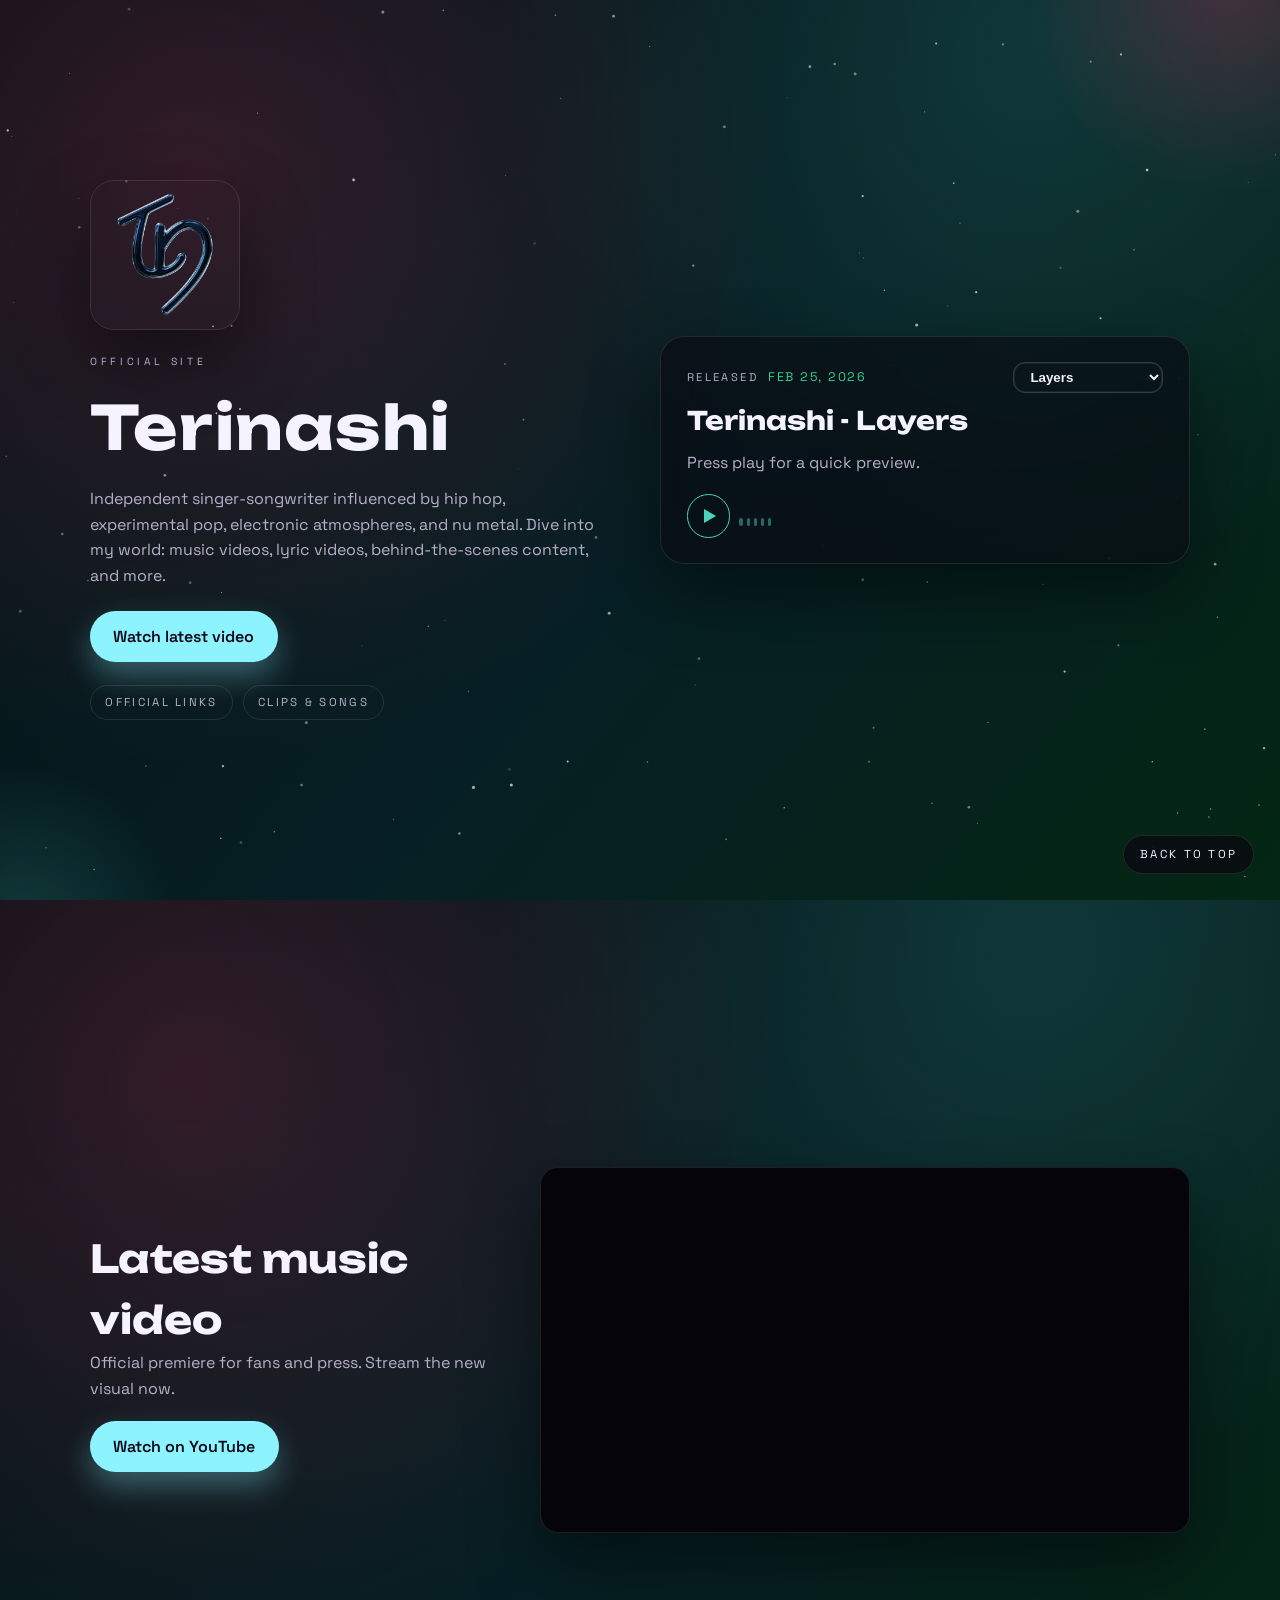
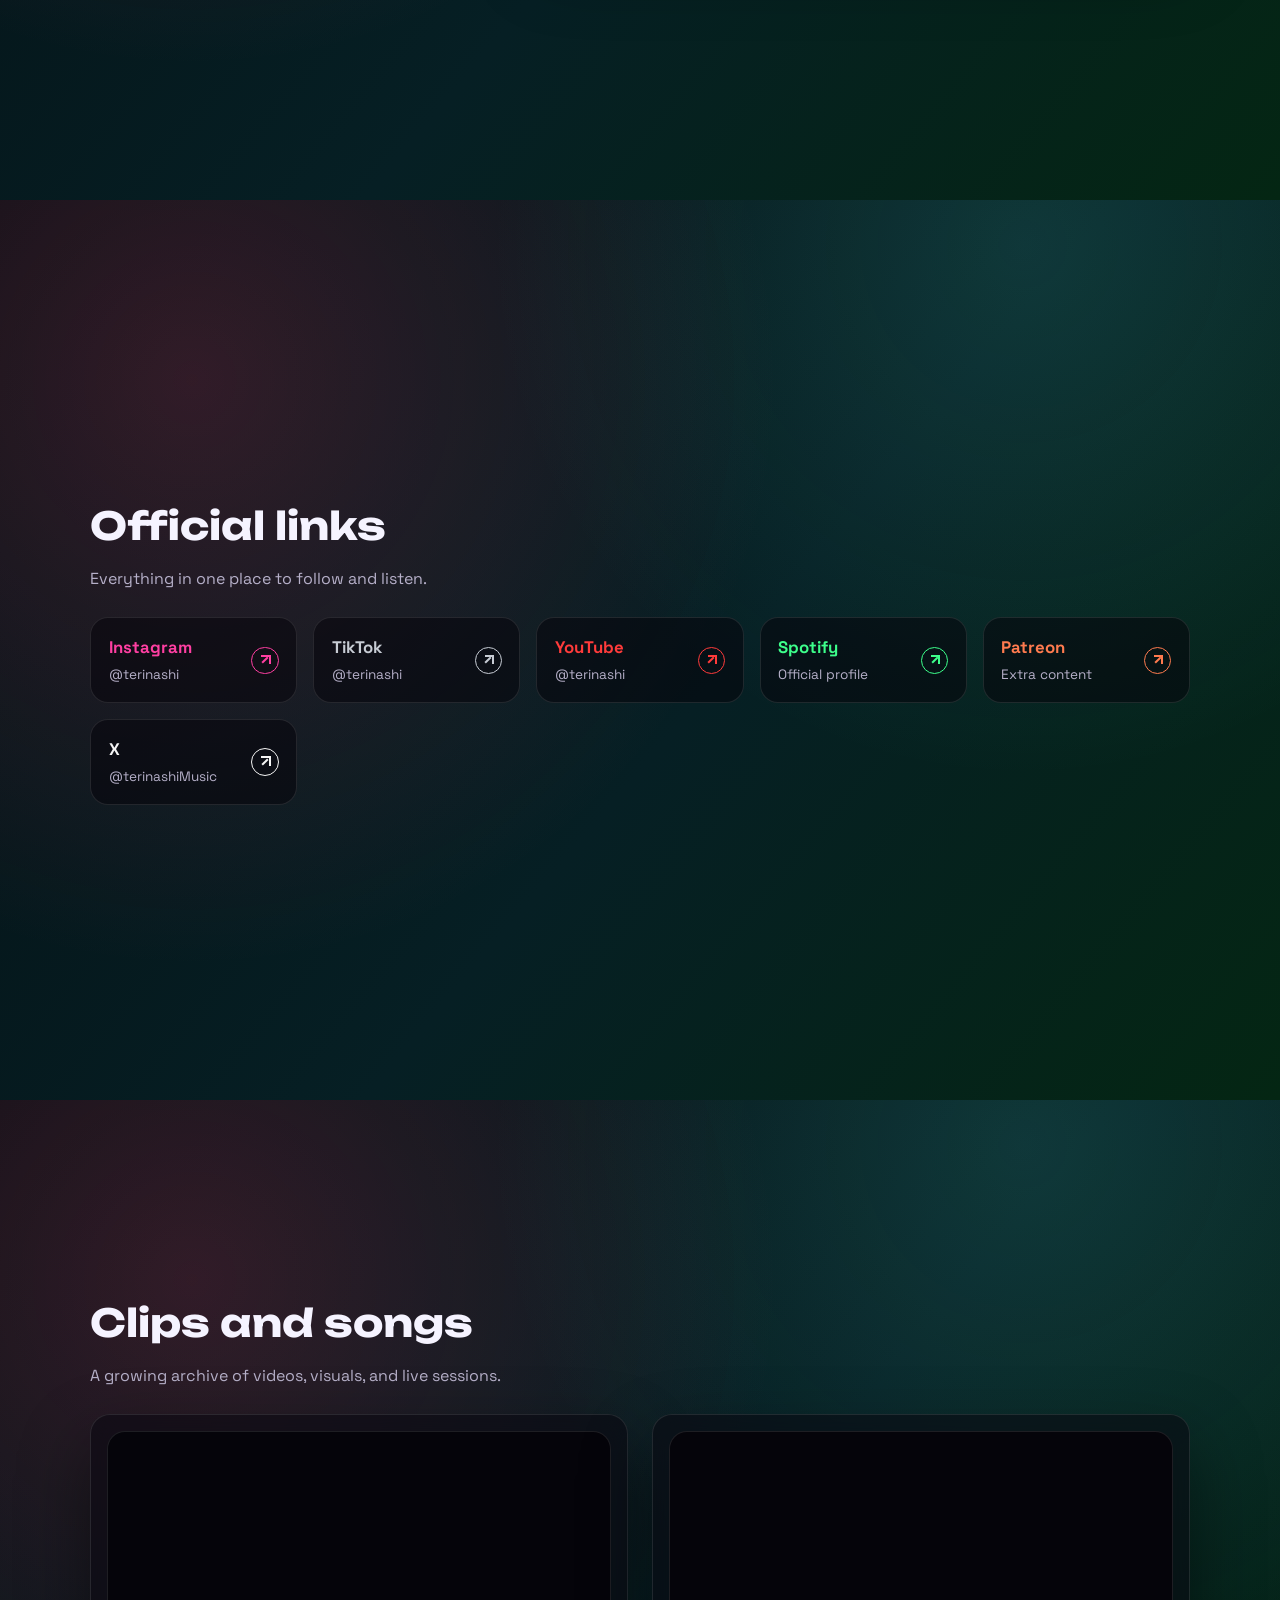
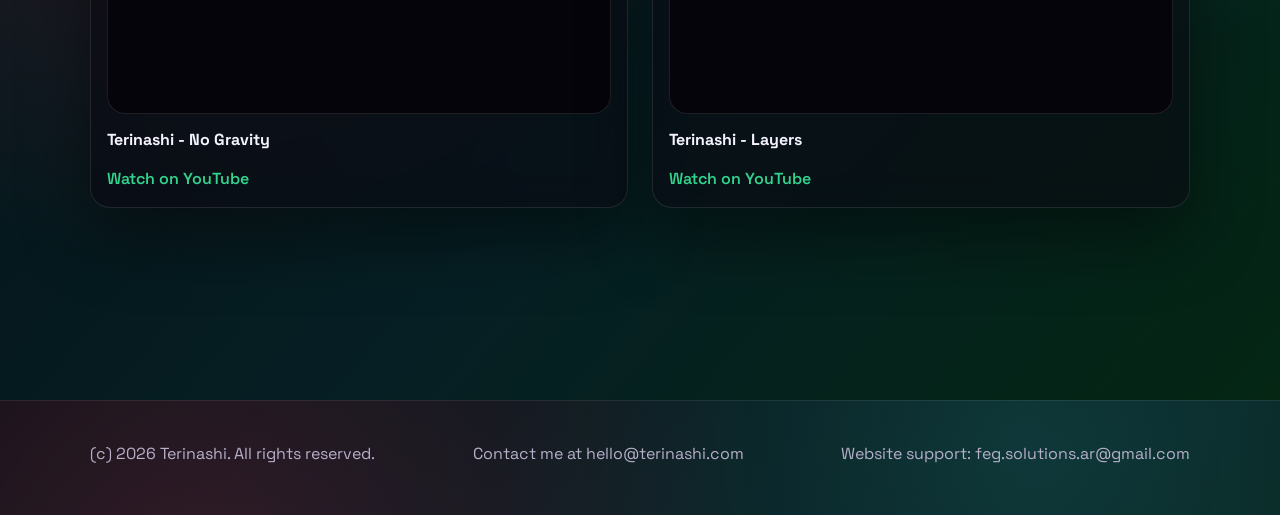
==== commit 08a77448: "fix layers official site link" ====
--- a/index.html
+++ b/index.html
@@ -134,7 +134,7 @@
             </div>
             <span class="link-action" aria-hidden="true"></span>
           </a>
-          <a class="link-card patreon" href="https://patreon.com/terinashi" target="_blank" rel="noopener">
+          <a class="link-card patreon" href="/go/patreon/site" target="_blank" rel="noopener">
             <div>
               <h3>Patreon</h3>
               <span>Extra content</span>
@@ -212,8 +212,8 @@
           name: 'Layers',
           title: 'Terinashi - Layers',
           releaseDate: '2026-02-25',
-          videoUrl: 'https://www.youtube.com/watch?v=SHfj68ilbn0',
-          previewUrl: 'https://youtu.be/SHfj68ilbn0?si=a4gpbc3fm8DPk9wZ&t=116',
+          videoUrl: 'https://www.youtube.com/watch?v=XTJdqofsgYc',
+          previewUrl: 'https://youtu.be/XTJdqofsgYc?si=a4gpbc3fm8DPk9wZ&t=116',
           palette: {
             bg1: '#041014',
             bg2: '#061f24',
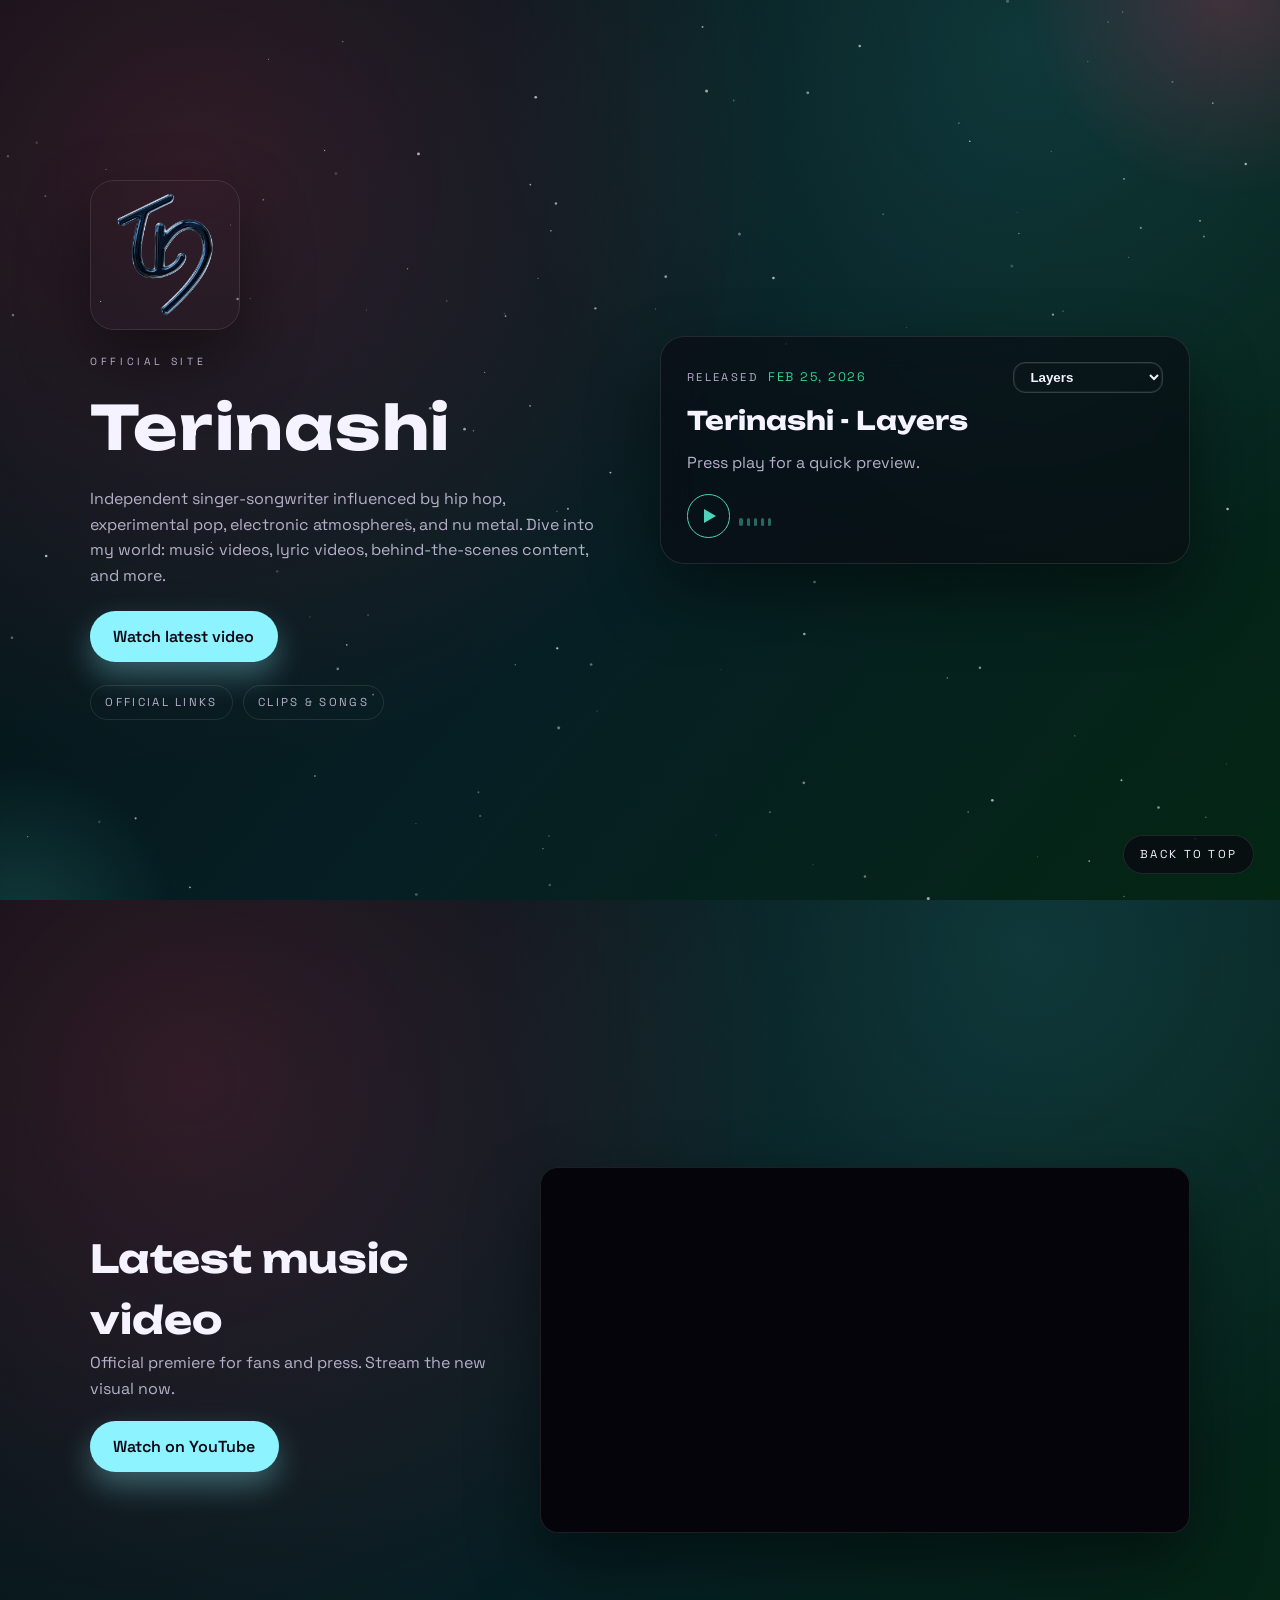
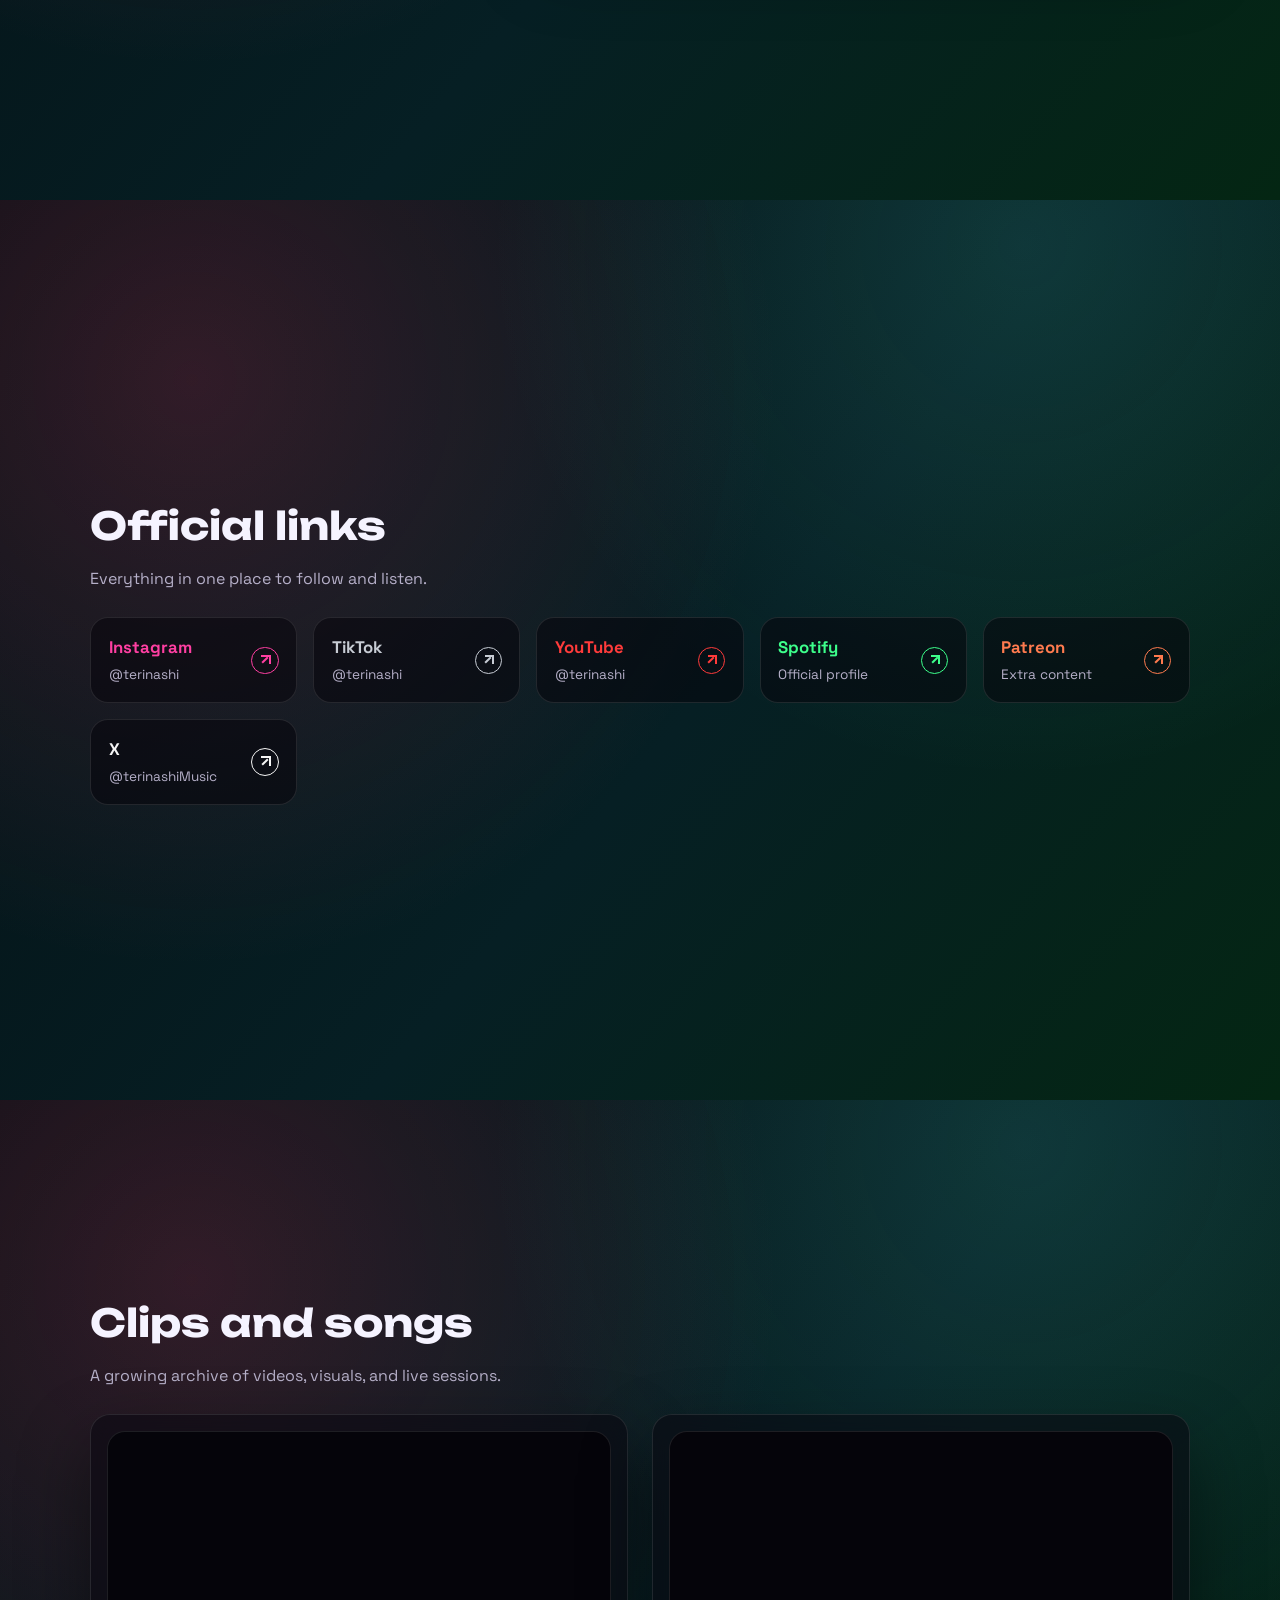
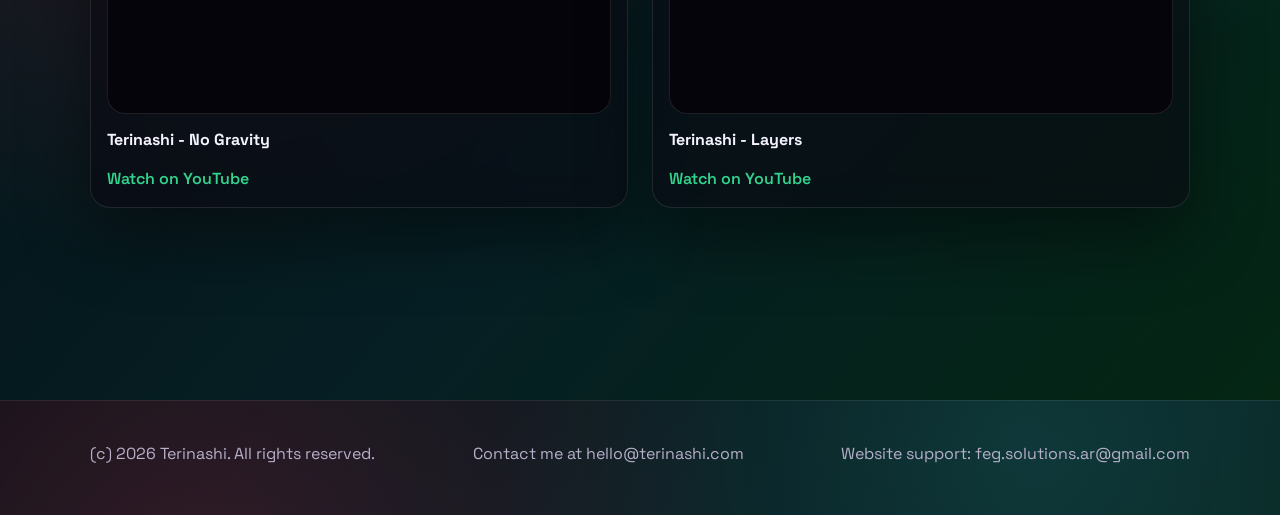
==== commit 01d90166: "revert new tracking feature leak" ====
--- a/index.html
+++ b/index.html
@@ -134,7 +134,7 @@
             </div>
             <span class="link-action" aria-hidden="true"></span>
           </a>
-          <a class="link-card patreon" href="/go/patreon/site" target="_blank" rel="noopener">
+          <a class="link-card patreon" href="https://patreon.com/terinashi" target="_blank" rel="noopener">
             <div>
               <h3>Patreon</h3>
               <span>Extra content</span>
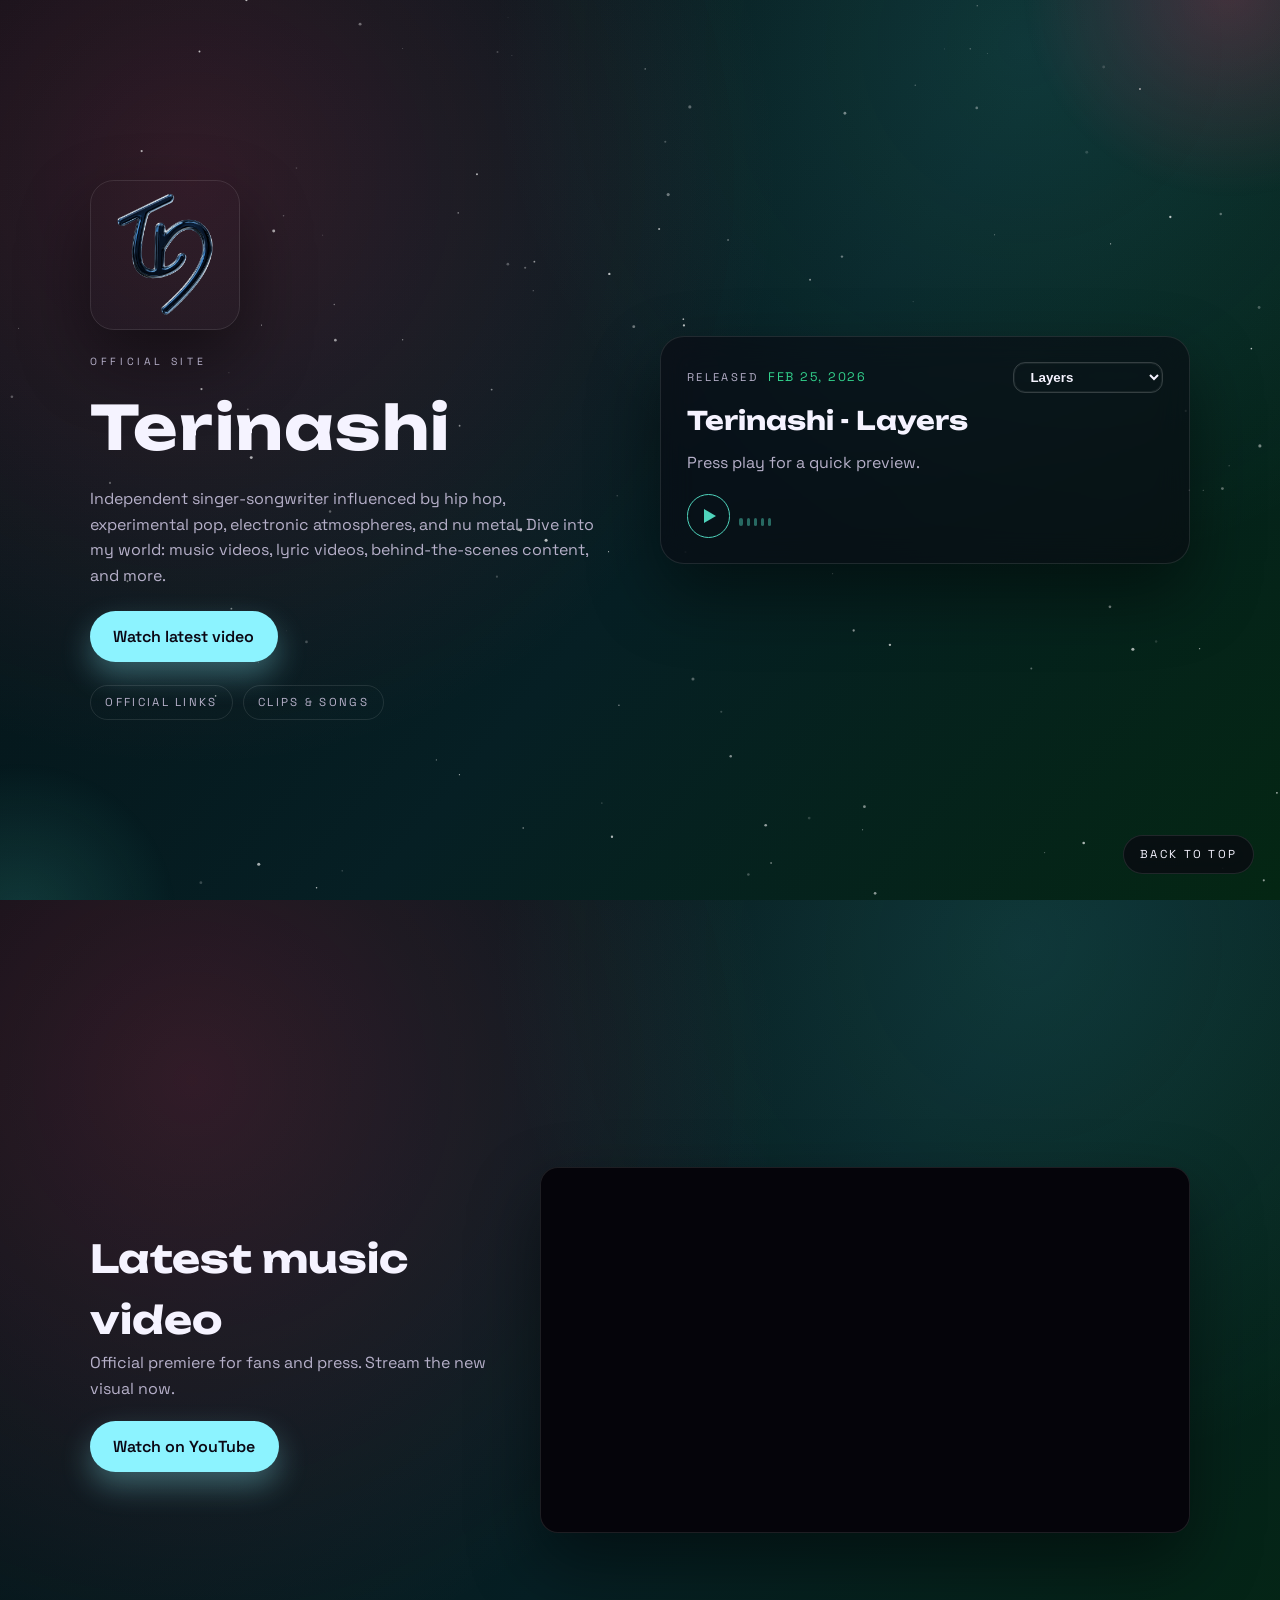
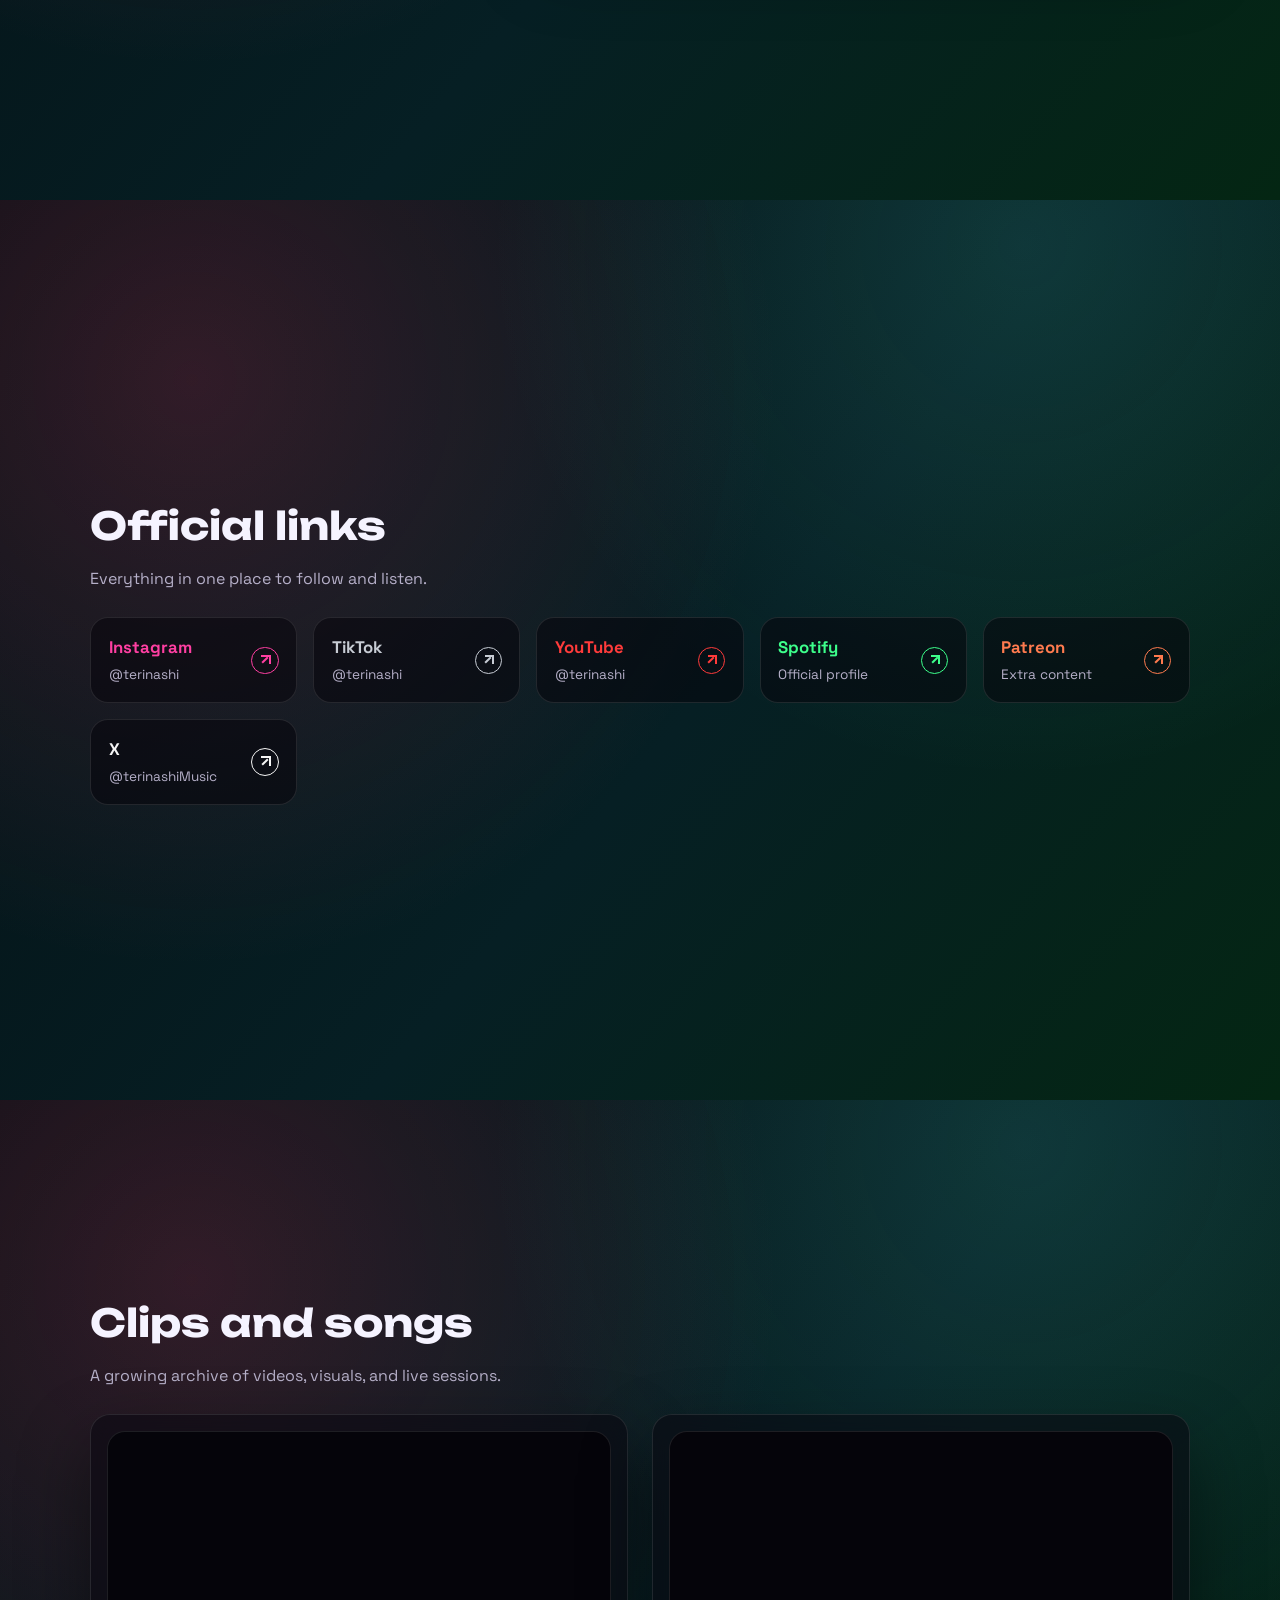
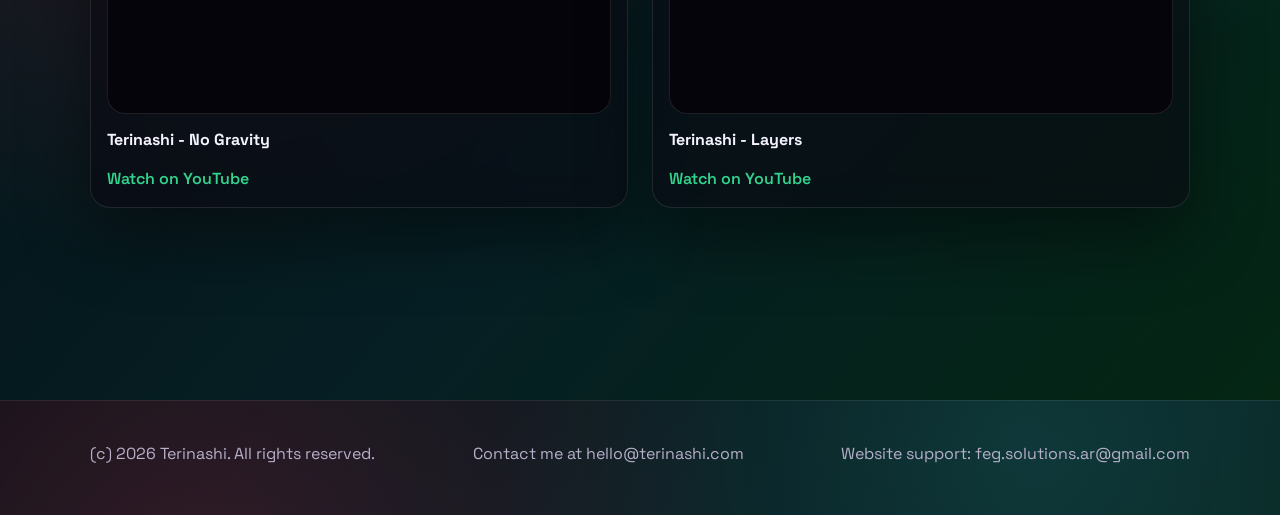
==== commit 02d9bde7: "re-add patreon tracking" ====
--- a/index.html
+++ b/index.html
@@ -134,7 +134,7 @@
             </div>
             <span class="link-action" aria-hidden="true"></span>
           </a>
-          <a class="link-card patreon" href="https://patreon.com/terinashi" target="_blank" rel="noopener">
+          <a class="link-card patreon" href="/go/patreon/site" target="_blank" rel="noopener">
             <div>
               <h3>Patreon</h3>
               <span>Extra content</span>
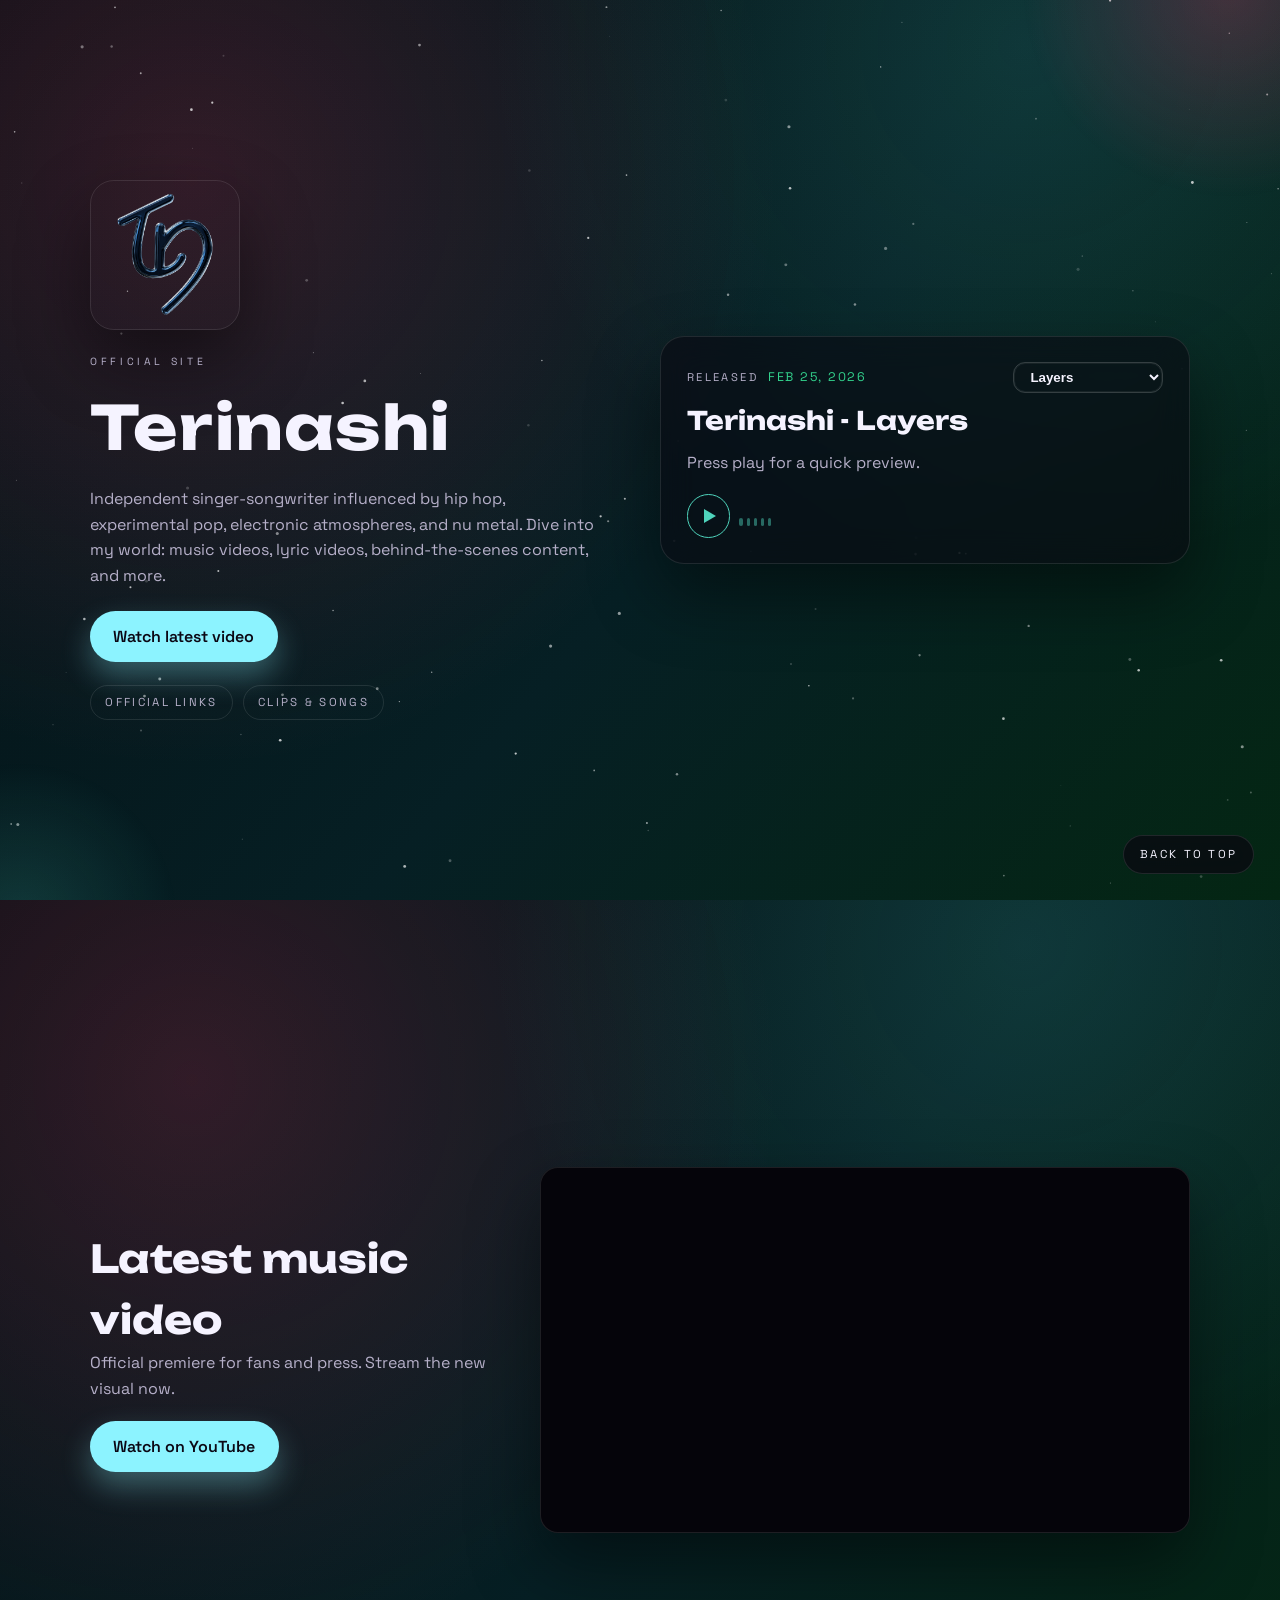
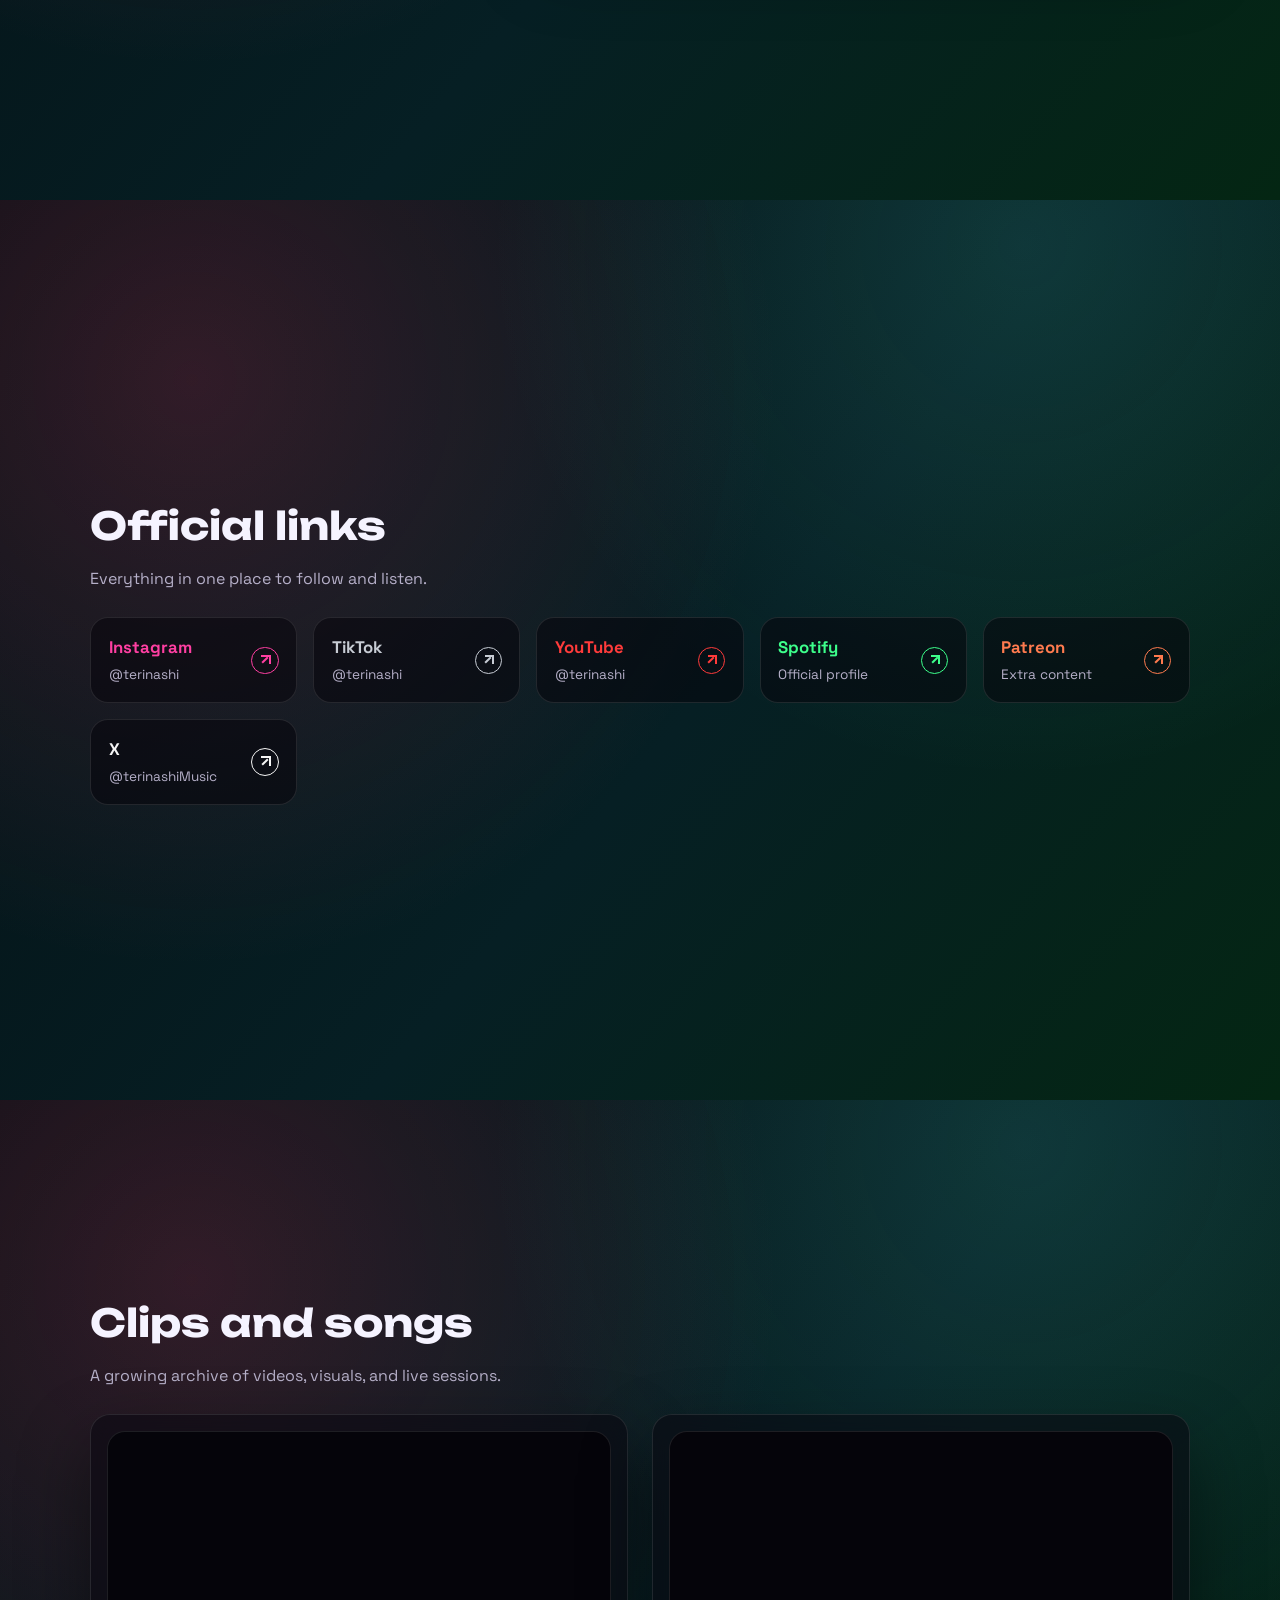
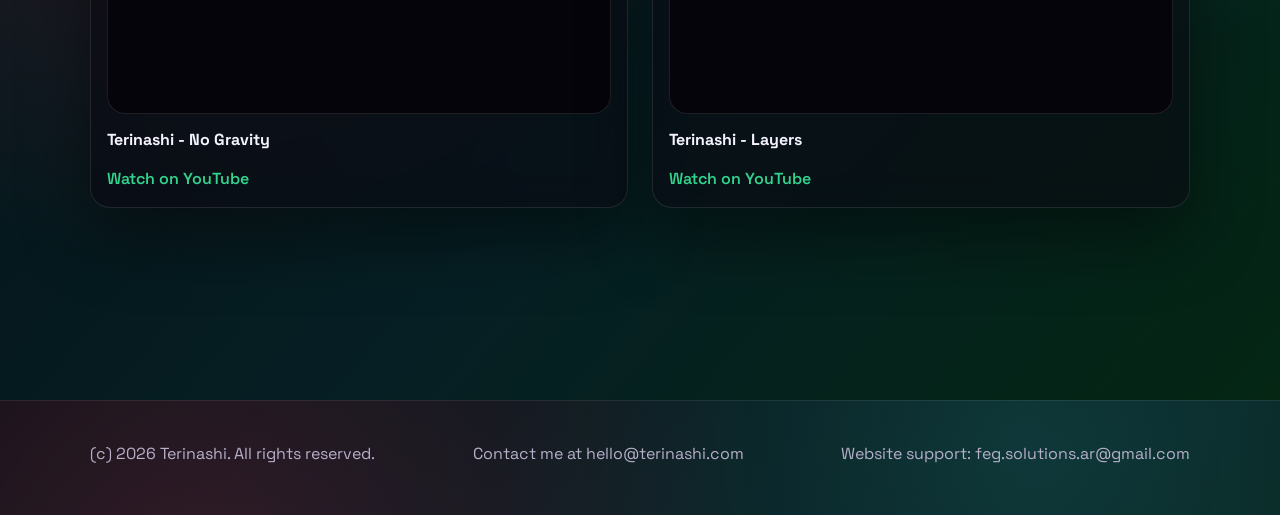
==== commit 55e0dbe0: "refine Patreon redirect attribution taxonomy" ====
--- a/index.html
+++ b/index.html
@@ -1,757 +1,757 @@
-<!DOCTYPE html>
-<html lang="en">
-<head>
-  <meta charset="UTF-8" />
-  <meta http-equiv="X-UA-Compatible" content="IE=edge" />
-  <meta name="viewport" content="width=device-width, initial-scale=1.0" />
-  <title>Terinashi | Official Site</title>
-  <meta name="description" content="Official Site of Terinashi. Links, releases, and clips in one place." />
-  <meta property="og:title" content="Terinashi | Official Site" />
-  <meta property="og:description" content="Links, releases, and clips from Terinashi." />
-  <meta property="og:url" content="https://terinashi.com" />
-  <meta property="og:image" content="https://terinashi.com/cover.jpg" />
-  <meta name="twitter:card" content="summary_large_image" />
-  <meta name="theme-color" content="#0b0714" />
-  <link rel="icon" href="/favicon.ico" />
-  <link rel="preconnect" href="https://fonts.googleapis.com" />
-  <link rel="preconnect" href="https://fonts.gstatic.com" crossorigin />
-  <link href="https://fonts.googleapis.com/css2?family=Space+Grotesk:wght@400;500;600&family=Unbounded:wght@400;600;800&display=swap" rel="stylesheet" />
-  <link rel="stylesheet" href="assets/css/main.css" />
-</head>
-<body>
-  <canvas id="bg-canvas" aria-hidden="true"></canvas>
-  <div class="noise" aria-hidden="true"></div>
-  <a class="floating-logo" href="#landing" aria-label="Terinashi home">
-    <img src="assets/img/cover.png" alt="Terinashi logo" />
-  </a>
-
-  <main id="sections" class="sections">
-    <header class="hero snap-section" id="landing">
-      <div class="container hero-grid">
-        <div class="hero-left">
-          <div class="brand">
-            <img src="assets/img/cover.png" alt="Terinashi artwork" class="avatar" />
-            <div class="brand-copy">
-              <p class="eyebrow">Official Site</p>
-              <h1>Terinashi</h1>
-              <p class="tagline">Independent singer-songwriter influenced by hip hop, experimental pop, electronic atmospheres, and nu metal. Dive into my world: music videos, lyric videos, behind-the-scenes content, and more.</p>
-              <div class="cta">
-                <a class="btn primary" href="#latest">Watch latest video</a>
-              </div>
-              <nav class="section-nav" id="section-nav" aria-label="Sections"></nav>
-            </div>
-          </div>
-        </div>
-        <div class="hero-panel glass">
-          <div class="panel-top">
-            <div class="panel-release-meta">
-              <p class="panel-label">Latest release</p>
-              <p class="release-tag" id="release-tag" hidden></p>
-            </div>
-            <div class="release-switcher">
-              <label for="release-select"></label>
-              <select id="release-select" name="release-select"></select>
-            </div>
-          </div>
-          <h2 class="panel-title" id="latest-title">Terinashi - Latest video</h2>
-          <p class="panel-meta">Press play for a quick preview.</p>
-          <div class="panel-actions">
-            <button class="btn outline preview-toggle" type="button" id="latest-audio-btn" aria-pressed="false" data-state="play" aria-label="Play preview">
-              <span class="sr-only">Play preview</span>
-            </button>
-            <div class="audio-visualizer" id="audio-visualizer" aria-hidden="true">
-              <span></span>
-              <span></span>
-              <span></span>
-              <span></span>
-              <span></span>
-            </div>
-          </div>
-          <div class="audio-player" id="latest-audio-player" aria-hidden="true"></div>
-        </div>
-      </div>
-    </header>
-
-    <section id="intro" class="section snap-section">
-      <div class="container intro-grid">
-        <div class="intro-copy">
-          <h2 class="section-title">Artist intro</h2>
-          <p class="section-subtitle">A short personal intro from Terinashi to new listeners.</p>
-        </div>
-        <div class="video-frame glass">
-          <iframe loading="lazy" id="intro-iframe" width="560" height="315" src="https://www.youtube.com/embed/MVVgty45aqQ" title="Artist intro video" frameborder="0" allow="accelerometer; autoplay; clipboard-write; encrypted-media; gyroscope; picture-in-picture; web-share" referrerpolicy="strict-origin-when-cross-origin" allowfullscreen></iframe>
-        </div>
-      </div>
-    </section>
-
-    <section id="latest" class="section snap-section">
-      <div class="container latest-grid">
-        <div class="latest-copy">
-          <h2 class="section-title">Latest music video</h2>
-          <p class="section-subtitle">Official premiere for fans and press. Stream the new visual now.</p>
-          <div class="cta">
-            <a class="btn primary" id="latest-video-link" href="https://www.youtube.com/watch?v=MVVgty45aqQ" target="_blank" rel="noopener">Watch on YouTube</a>
-          </div>
-        </div>
-        <div class="video-frame glass">
-          <iframe loading="lazy" id="latest-iframe" width="560" height="315" src="https://www.youtube.com/embed/MVVgty45aqQ?si=aVt3DLzRXBg-9M-Y" title="YouTube video player" frameborder="0" allow="accelerometer; autoplay; clipboard-write; encrypted-media; gyroscope; picture-in-picture; web-share" referrerpolicy="strict-origin-when-cross-origin" allowfullscreen></iframe>
-        </div>
-      </div>
-    </section>
-
-    <section id="links" class="section snap-section">
-      <div class="container">
-        <div class="section-head">
-          <h2 class="section-title">Official links</h2>
-          <p class="section-subtitle">Everything in one place to follow and listen.</p>
-        </div>
-        <div class="links-grid">
-          <a class="link-card instagram" href="https://instagram.com/terinashi" target="_blank" rel="noopener">
-            <div>
-              <h3>Instagram</h3>
-              <span>@terinashi</span>
-            </div>
-            <span class="link-action" aria-hidden="true"></span>
-          </a>
-          <a class="link-card tiktok" href="https://tiktok.com/@terinashi" target="_blank" rel="noopener">
-            <div>
-              <h3>TikTok</h3>
-              <span>@terinashi</span>
-            </div>
-            <span class="link-action" aria-hidden="true"></span>
-          </a>
-          <a class="link-card youtube" href="https://youtube.com/@terinashi" target="_blank" rel="noopener">
-            <div>
-              <h3>YouTube</h3>
-              <span>@terinashi</span>
-            </div>
-            <span class="link-action" aria-hidden="true"></span>
-          </a>
-          <a class="link-card spotify" href="https://open.spotify.com/artist/4ImJrUl2GnVD2dgYm2elaB" target="_blank" rel="noopener">
-            <div>
-              <h3>Spotify</h3>
-              <span>Official profile</span>
-            </div>
-            <span class="link-action" aria-hidden="true"></span>
-          </a>
-          <a class="link-card patreon" href="/go/patreon/site" target="_blank" rel="noopener">
-            <div>
-              <h3>Patreon</h3>
-              <span>Extra content</span>
-            </div>
-            <span class="link-action" aria-hidden="true"></span>
-          </a>
-          <a class="link-card x" href="https://x.com/terinashiMusic" target="_blank" rel="noopener">
-            <div>
-              <h3>X</h3>
-              <span>@terinashiMusic</span>
-            </div>
-            <span class="link-action" aria-hidden="true"></span>
-          </a>
-        </div>
-      </div>
-    </section>
-
-    <section id="clips" class="section snap-section">
-      <div class="container">
-        <div class="section-head">
-          <h2 class="section-title">Clips and songs</h2>
-          <p class="section-subtitle">A growing archive of videos, visuals, and live sessions.</p>
-        </div>
-        <div id="video-list" class="video-grid">
-          <div class="video-empty glass">
-            <p>More videos coming soon.</p>
-          </div>
-        </div>
-      </div>
-    </section>
-  </main>
-
-  <footer class="site-footer">
-    <div class="container footer-inner">
-      <p>(c) <span id="year"></span> Terinashi. All rights reserved.</p>
-      <p>Contact me at hello@terinashi.com</p>
-      <p>Website support: feg.solutions.ar@gmail.com</p>
-    </div>
-  </footer>
-
-  <a class="floating-top" href="#landing" aria-label="Back to top">Back to top</a>
-
-  <script>
-    const yearEl = document.getElementById('year');
-    if (yearEl) {
-      yearEl.textContent = new Date().getFullYear();
-    }
-
-    const siteConfig = {
-      tagline: {
-        desktop: 'Independent singer-songwriter influenced by hip hop, experimental pop, electronic atmospheres, and nu metal. Dive into my world: music videos, lyric videos, behind-the-scenes content, and more.', // Landing tagline for desktop.
-        mobile: 'Independent singer-songwriter blending hip hop, experimental pop, electronic atmospheres, and nu metal.' // Shorter landing tagline for mobile.
-      },
-      releases: [
-        {
-          id: 'no-gravity',
-          name: 'No Gravity',
-          title: 'Terinashi - No Gravity', // Latest release title.
-          releaseDate: '2025-10-01',
-          videoUrl: 'https://www.youtube.com/watch?v=MVVgty45aqQ', // Full YouTube URL for the main video.
-          previewUrl: 'https://youtu.be/MVVgty45aqQ?t=51', // YouTube URL with start time for the audio preview.
-          palette: {
-            bg1: '#0b0714',
-            bg2: '#140b1f',
-            bg3: '#04070d',
-            accent: '#ff3b6b',
-            accent2: '#57f0d6',
-            play: '#3dff8b',
-            accentShadow: 'rgba(255, 59, 107, 0.35)'
-          },
-          latest: false
-        },
-        {
-          id: 'layers',
-          name: 'Layers',
-          title: 'Terinashi - Layers',
-          releaseDate: '2026-02-25',
-          videoUrl: 'https://www.youtube.com/watch?v=XTJdqofsgYc',
-          previewUrl: 'https://youtu.be/XTJdqofsgYc?si=a4gpbc3fm8DPk9wZ&t=116',
-          palette: {
-            bg1: '#041014',
-            bg2: '#061f24',
-            bg3: '#042613',
-            accent: '#8cf3ff',
-            accent2: '#33d28d',
-            play: '#4fd4bc',
-            accentShadow: 'rgba(140, 243, 255, 0.32)'
-          },
-          latest: true
-        }
-      ],
-      introVideo: {
-        title: 'Terinashi - Artist intro', // Title used for the intro video iframe.
-        videoUrl: 'https://www.youtube.com/watch?v=MVVgty45aqQ' // Intro video URL.
-      },
-      // Sections order and visibility.
-      sections: [
-        { id: 'landing', label: 'Home', enabled: true, showInNav: false },
-        { id: 'latest', label: 'Latest video', enabled: true, showInNav: false },
-        { id: 'links', label: 'Official links', enabled: true, showInNav: true },
-        { id: 'intro', label: 'Intro', enabled: false, showInNav: true },
-        { id: 'clips', label: 'Clips & songs', enabled: true, showInNav: true }
-      ]
-    };
-
-    const releasesConfig = Array.isArray(siteConfig.releases) ? siteConfig.releases : [];
-    const introVideo = siteConfig.introVideo || {};
-    const sectionConfig = Array.isArray(siteConfig.sections) ? siteConfig.sections : [];
-    const sectionsRoot = document.getElementById('sections');
-    const sectionNav = document.getElementById('section-nav');
-    const floatingTop = document.querySelector('.floating-top');
-    const taglineEl = document.querySelector('.tagline');
-    const floatingLogo = document.querySelector('.floating-logo');
-    const releaseSelect = document.getElementById('release-select');
-    const releaseTag = document.getElementById('release-tag');
-    const panelLabel = document.querySelector('.panel-label');
-
-    const defaultPalette = {
-      bg1: getComputedStyle(document.documentElement).getPropertyValue('--bg-1').trim(),
-      bg2: getComputedStyle(document.documentElement).getPropertyValue('--bg-2').trim(),
-      bg3: getComputedStyle(document.documentElement).getPropertyValue('--bg-3').trim(),
-      accent: getComputedStyle(document.documentElement).getPropertyValue('--accent').trim(),
-      accent2: getComputedStyle(document.documentElement).getPropertyValue('--accent-2').trim(),
-      play: getComputedStyle(document.documentElement).getPropertyValue('--play').trim(),
-      accentShadow: getComputedStyle(document.documentElement).getPropertyValue('--accent-shadow').trim()
-    };
-
-    const paletteKeys = Object.keys(defaultPalette);
-
-    function getReleaseById(id) {
-      return releasesConfig.find((release) => release.id === id);
-    }
-
-    function getLatestRelease() {
-      const marked = releasesConfig.find((release) => release.latest);
-      if (marked) return marked;
-      return releasesConfig[0] || {};
-    }
-
-    let activeRelease = getLatestRelease();
-
-    function applySectionOrder() {
-      if (!sectionsRoot || sectionConfig.length === 0) return;
-      const sectionMap = new Map();
-
-      sectionConfig.forEach((section) => {
-        const sectionEl = document.getElementById(section.id);
-        if (!sectionEl) return;
-        if (section.enabled === false) {
-          sectionEl.hidden = true;
-          return;
-        }
-        sectionEl.hidden = false;
-        sectionMap.set(section.id, sectionEl);
-      });
-
-      sectionConfig.forEach((section) => {
-        const sectionEl = sectionMap.get(section.id);
-        if (sectionEl) {
-          sectionsRoot.appendChild(sectionEl);
-        }
-      });
-    }
-
-    function buildSectionNav() {
-      if (!sectionNav || sectionConfig.length === 0) return;
-      sectionNav.textContent = '';
-      const fragment = document.createDocumentFragment();
-
-      sectionConfig.forEach((section) => {
-        if (section.enabled === false || !section.showInNav) return;
-        const link = document.createElement('a');
-        link.href = '#' + section.id;
-        link.textContent = section.label || section.id;
-        fragment.appendChild(link);
-      });
-
-      sectionNav.appendChild(fragment);
-    }
-
-    function setFloatingTopTarget() {
-      if (!floatingTop || sectionConfig.length === 0) return;
-      const firstSection = sectionConfig.find((section) => section.enabled !== false);
-      if (firstSection) {
-        floatingTop.href = '#' + firstSection.id;
-      }
-    }
-
-    function updateTagline() {
-      if (!taglineEl || !siteConfig.tagline) return;
-      const mobileQuery = window.matchMedia('(max-width: 720px)');
-      const nextText = mobileQuery.matches && siteConfig.tagline.mobile
-        ? siteConfig.tagline.mobile
-        : siteConfig.tagline.desktop;
-      if (nextText) {
-        taglineEl.textContent = nextText;
-      }
-    }
-
-    function setupFloatingLogoVisibility() {
-      if (!floatingLogo) return;
-      const landingSection = document.getElementById('landing');
-      if (!landingSection) return;
-
-      const observer = new IntersectionObserver(
-        (entries) => {
-          entries.forEach((entry) => {
-            if (entry.target.id !== 'landing') return;
-            if (entry.isIntersecting) {
-              floatingLogo.classList.add('is-hidden');
-            } else {
-              floatingLogo.classList.remove('is-hidden');
-            }
-          });
-        },
-        { threshold: 0.55 }
-      );
-
-      observer.observe(landingSection);
-    }
-
-    applySectionOrder();
-    buildSectionNav();
-    setFloatingTopTarget();
-    setupFloatingLogoVisibility();
-    updateTagline();
-
-    const mobileQuery = window.matchMedia('(max-width: 720px)');
-    if (mobileQuery.addEventListener) {
-      mobileQuery.addEventListener('change', updateTagline);
-    } else if (mobileQuery.addListener) {
-      mobileQuery.addListener(updateTagline);
-    }
-
-    const videoListEl = document.getElementById('video-list');
-
-    function getYouTubeId(url) {
-      try {
-        const parsed = new URL(url);
-        if (parsed.hostname.includes('youtu.be')) {
-          return parsed.pathname.slice(1);
-        }
-        if (parsed.hostname.includes('youtube.com')) {
-          const id = parsed.searchParams.get('v');
-          if (id) return id;
-          if (parsed.pathname.startsWith('/embed/')) {
-            return parsed.pathname.split('/').pop();
-          }
-        }
-      } catch (error) {
-        return null;
-      }
-      return null;
-    }
-
-    function parseTimeToSeconds(value) {
-      if (!value) return 0;
-      if (/^\d+$/.test(value)) return Number(value);
-
-      const match = value.match(/(?:(\d+)h)?(?:(\d+)m)?(?:(\d+)s)?/);
-      if (!match) return 0;
-
-      const hours = match[1] ? Number(match[1]) : 0;
-      const minutes = match[2] ? Number(match[2]) : 0;
-      const seconds = match[3] ? Number(match[3]) : 0;
-      return hours * 3600 + minutes * 60 + seconds;
-    }
-
-    function getYouTubeStartSeconds(url) {
-      try {
-        const parsed = new URL(url);
-        const startValue = parsed.searchParams.get('t') || parsed.searchParams.get('start');
-        return parseTimeToSeconds(startValue);
-      } catch (error) {
-        return 0;
-      }
-    }
-
-    function buildEmbedUrl(url, options = {}) {
-      const id = getYouTubeId(url);
-      if (!id) return null;
-
-      const params = new URLSearchParams();
-      if (options.startSeconds && options.startSeconds > 0) {
-        params.set('start', String(options.startSeconds));
-      }
-      if (options.autoplay) {
-        params.set('autoplay', '1');
-      }
-      if (options.controls === false) {
-        params.set('controls', '0');
-      }
-      params.set('playsinline', '1');
-      params.set('modestbranding', '1');
-      params.set('rel', '0');
-
-      const query = params.toString();
-      return 'https://www.youtube.com/embed/' + id + (query ? '?' + query : '');
-    }
-
-    const latestTitleEl = document.getElementById('latest-title');
-    const latestVideoLink = document.getElementById('latest-video-link');
-    const latestIframe = document.getElementById('latest-iframe');
-
-    const introIframe = document.getElementById('intro-iframe');
-    if (introIframe && introVideo.videoUrl) {
-      const embedUrl = buildEmbedUrl(introVideo.videoUrl);
-      if (embedUrl) {
-        introIframe.src = embedUrl;
-        introIframe.title = introVideo.title || 'Artist intro';
-      }
-    }
-
-    const audioButton = document.getElementById('latest-audio-btn');
-    const audioPlayer = document.getElementById('latest-audio-player');
-    const audioVisualizer = document.getElementById('audio-visualizer');
-    let previewPlaying = false;
-
-    function stopAudioPreview() {
-      if (!audioPlayer || !audioButton) return;
-      audioPlayer.textContent = '';
-      previewPlaying = false;
-      audioButton.setAttribute('data-state', 'play');
-      audioButton.setAttribute('aria-pressed', 'false');
-      audioButton.setAttribute('aria-label', 'Play preview');
-      if (audioVisualizer) {
-        audioVisualizer.classList.remove('is-playing');
-      }
-      const label = audioButton.querySelector('.sr-only');
-      if (label) {
-        label.textContent = 'Play preview';
-      }
-    }
-
-    function startAudioPreview() {
-      if (!audioPlayer || !audioButton) return;
-      const previewUrl = activeRelease.previewUrl || activeRelease.videoUrl;
-      if (!previewUrl) return;
-
-      const startSeconds = getYouTubeStartSeconds(previewUrl);
-      const embedUrl = buildEmbedUrl(previewUrl, {
-        startSeconds,
-        autoplay: true,
-        controls: false
-      });
-
-      if (!embedUrl) return;
-
-      const iframe = document.createElement('iframe');
-      iframe.src = embedUrl;
-      iframe.title = activeRelease.title ? activeRelease.title + ' preview' : 'Audio preview';
-      iframe.allow = 'autoplay; encrypted-media';
-      iframe.referrerPolicy = 'strict-origin-when-cross-origin';
-      iframe.setAttribute('allowfullscreen', '');
-
-      audioPlayer.textContent = '';
-      audioPlayer.appendChild(iframe);
-
-      previewPlaying = true;
-      audioButton.setAttribute('data-state', 'stop');
-      audioButton.setAttribute('aria-pressed', 'true');
-      audioButton.setAttribute('aria-label', 'Stop preview');
-      if (audioVisualizer) {
-        audioVisualizer.classList.add('is-playing');
-      }
-      const label = audioButton.querySelector('.sr-only');
-      if (label) {
-        label.textContent = 'Stop preview';
-      }
-    }
-
-    if (audioButton) {
-      audioButton.addEventListener('click', () => {
-        if (previewPlaying) {
-          stopAudioPreview();
-        } else {
-          startAudioPreview();
-        }
-      });
-    }
-
-    function toCssVarName(key) {
-      return '--' + key
-        .replace(/([A-Z])/g, '-$1')
-        .replace(/([0-9])/g, '-$1')
-        .toLowerCase();
-    }
-
-    function applyPalette(palette = {}) {
-      paletteKeys.forEach((key) => {
-        const nextValue = palette[key] || defaultPalette[key];
-        document.documentElement.style.setProperty(toCssVarName(key), nextValue);
-      });
-    }
-
-    function renderReleaseSelector() {
-      if (!releaseSelect) return;
-      releaseSelect.textContent = '';
-
-      releasesConfig.forEach((release) => {
-        const option = document.createElement('option');
-        option.value = release.id;
-        option.textContent = release.name || release.title || release.id;
-        if (release.id === activeRelease.id) {
-          option.selected = true;
-        }
-        releaseSelect.appendChild(option);
-      });
-
-      releaseSelect.addEventListener('change', () => {
-        const selected = getReleaseById(releaseSelect.value);
-        if (selected) {
-          setActiveRelease(selected);
-        }
-      });
-    }
-
-    function parseIsoDate(value) {
-      if (!value) return null;
-      const match = String(value).trim().match(/^(\d{4})-(\d{2})-(\d{2})$/);
-      if (!match) return null;
-      const year = Number(match[1]);
-      const monthIndex = Number(match[2]) - 1;
-      const day = Number(match[3]);
-      const date = new Date(year, monthIndex, day);
-      if (Number.isNaN(date.getTime())) return null;
-      return date;
-    }
-
-    function startOfDay(date) {
-      return new Date(date.getFullYear(), date.getMonth(), date.getDate());
-    }
-
-    function isFutureDate(date) {
-      return startOfDay(date) > startOfDay(new Date());
-    }
-
-    function formatDisplayDate(date) {
-      return new Intl.DateTimeFormat('en-US', {
-        month: 'short',
-        day: 'numeric',
-        year: 'numeric'
-      }).format(date);
-    }
-
-    function updateReleaseTag() {
-      const releaseDateValue = activeRelease && activeRelease.releaseDate ? String(activeRelease.releaseDate).trim() : '';
-      const parsedReleaseDate = parseIsoDate(releaseDateValue);
-      const hasReleaseDate = Boolean(releaseDateValue);
-      const futureRelease = parsedReleaseDate ? isFutureDate(parsedReleaseDate) : false;
-
-      if (panelLabel) {
-        if (!hasReleaseDate) {
-          panelLabel.textContent = activeRelease.latest ? 'Latest release' : 'Release date';
-        } else {
-          panelLabel.textContent = futureRelease ? 'Releases' : 'Released';
-        }
-      }
-
-      if (!releaseTag) return;
-      if (!hasReleaseDate) {
-        releaseTag.textContent = '';
-        releaseTag.hidden = true;
-        return;
-      }
-      releaseTag.textContent = parsedReleaseDate ? formatDisplayDate(parsedReleaseDate) : releaseDateValue;
-      releaseTag.hidden = false;
-    }
-
-    function createVideoCard(video) {
-      const embedUrl = buildEmbedUrl(video.url);
-      if (!embedUrl || !videoListEl) return null;
-
-      const card = document.createElement('article');
-      card.className = 'video-card glass';
-
-      const frame = document.createElement('div');
-      frame.className = 'video-frame';
-      frame.innerHTML = '<iframe loading="lazy" src="' + embedUrl + '" title="' + video.title + '" frameborder="0" allow="accelerometer; autoplay; clipboard-write; encrypted-media; gyroscope; picture-in-picture; web-share" referrerpolicy="strict-origin-when-cross-origin" allowfullscreen></iframe>';
-
-      const title = document.createElement('h3');
-      title.textContent = video.title;
-
-      const link = document.createElement('a');
-      link.href = video.url;
-      link.target = '_blank';
-      link.rel = 'noopener';
-      link.className = 'video-link';
-      link.textContent = 'Watch on YouTube';
-
-      card.append(frame, title, link);
-      return card;
-    }
-
-    function renderVideoGrid(entries) {
-      if (!videoListEl) return;
-      videoListEl.textContent = '';
-
-      const finalList = entries.filter((video) => video.title && video.url);
-
-      if (finalList.length === 0) {
-        const empty = document.createElement('div');
-        empty.className = 'video-empty glass';
-        empty.innerHTML = '<p>More videos coming soon.</p>';
-        videoListEl.appendChild(empty);
-        return;
-      }
-
-      finalList.forEach((video) => {
-        const card = createVideoCard(video);
-        if (card) {
-          videoListEl.appendChild(card);
-        }
-      });
-    }
-
-    function buildVideoList() {
-      const entries = releasesConfig
-        .filter((release) => release && release.title && release.videoUrl)
-        .map((release) => ({
-          title: release.title,
-          url: release.videoUrl
-        }));
-
-      renderVideoGrid(entries);
-    }
-
-    function setActiveRelease(release) {
-      if (!release) return;
-      activeRelease = release;
-      stopAudioPreview();
-
-      if (latestTitleEl && activeRelease.title) {
-        latestTitleEl.textContent = activeRelease.title;
-      }
-
-      if (latestVideoLink && activeRelease.videoUrl) {
-        latestVideoLink.href = activeRelease.videoUrl;
-      }
-
-      if (latestIframe && activeRelease.videoUrl) {
-        const embedUrl = buildEmbedUrl(activeRelease.videoUrl);
-        if (embedUrl) {
-          latestIframe.src = embedUrl;
-          latestIframe.title = activeRelease.title || 'Latest release';
-        }
-      }
-
-      updateReleaseTag();
-      applyPalette(activeRelease.palette);
-    }
-
-    applyPalette(activeRelease.palette);
-    renderReleaseSelector();
-    buildVideoList();
-    setActiveRelease(activeRelease);
-
-    const canvas = document.getElementById('bg-canvas');
-    if (canvas) {
-      const ctx = canvas.getContext('2d');
-      let width = 0;
-      let height = 0;
-      let particles = [];
-      const reduceMotion = window.matchMedia('(prefers-reduced-motion: reduce)').matches;
-      const saveData = navigator.connection && navigator.connection.saveData;
-
-      const resize = () => {
-        width = canvas.width = window.innerWidth;
-        height = canvas.height = window.innerHeight;
-        const count = Math.min(140, Math.floor((width * height) / 9000));
-        particles = Array.from({ length: count }, () => ({
-          x: Math.random() * width,
-          y: Math.random() * height,
-          radius: Math.random() * 1.2 + 0.4,
-          speed: Math.random() * 0.6 + 0.15,
-          drift: (Math.random() - 0.5) * 0.2,
-          alpha: Math.random() * 0.6 + 0.15
-        }));
-      };
-
-      const draw = () => {
-        ctx.clearRect(0, 0, width, height);
-        for (const p of particles) {
-          ctx.globalAlpha = p.alpha;
-          ctx.fillStyle = '#ffffff';
-          ctx.beginPath();
-          ctx.arc(p.x, p.y, p.radius, 0, Math.PI * 2);
-          ctx.fill();
-          p.y -= p.speed;
-          p.x += p.drift;
-          if (p.y < -20) {
-            p.y = height + 20;
-            p.x = Math.random() * width;
-          }
-          if (p.x < -20) {
-            p.x = width + 20;
-          } else if (p.x > width + 20) {
-            p.x = -20;
-          }
-        }
-        ctx.globalAlpha = 1;
-      };
-
-      const loop = () => {
-        draw();
-        requestAnimationFrame(loop);
-      };
-
-      resize();
-      window.addEventListener('resize', resize);
-
-      if (!reduceMotion && !saveData) {
-        loop();
-      } else {
-        draw();
-      }
-    }
-  </script>
-</body>
-</html>
+<!DOCTYPE html>
+<html lang="en">
+<head>
+  <meta charset="UTF-8" />
+  <meta http-equiv="X-UA-Compatible" content="IE=edge" />
+  <meta name="viewport" content="width=device-width, initial-scale=1.0" />
+  <title>Terinashi | Official Site</title>
+  <meta name="description" content="Official Site of Terinashi. Links, releases, and clips in one place." />
+  <meta property="og:title" content="Terinashi | Official Site" />
+  <meta property="og:description" content="Links, releases, and clips from Terinashi." />
+  <meta property="og:url" content="https://terinashi.com" />
+  <meta property="og:image" content="https://terinashi.com/cover.jpg" />
+  <meta name="twitter:card" content="summary_large_image" />
+  <meta name="theme-color" content="#0b0714" />
+  <link rel="icon" href="/favicon.ico" />
+  <link rel="preconnect" href="https://fonts.googleapis.com" />
+  <link rel="preconnect" href="https://fonts.gstatic.com" crossorigin />
+  <link href="https://fonts.googleapis.com/css2?family=Space+Grotesk:wght@400;500;600&family=Unbounded:wght@400;600;800&display=swap" rel="stylesheet" />
+  <link rel="stylesheet" href="assets/css/main.css" />
+</head>
+<body>
+  <canvas id="bg-canvas" aria-hidden="true"></canvas>
+  <div class="noise" aria-hidden="true"></div>
+  <a class="floating-logo" href="#landing" aria-label="Terinashi home">
+    <img src="assets/img/cover.png" alt="Terinashi logo" />
+  </a>
+
+  <main id="sections" class="sections">
+    <header class="hero snap-section" id="landing">
+      <div class="container hero-grid">
+        <div class="hero-left">
+          <div class="brand">
+            <img src="assets/img/cover.png" alt="Terinashi artwork" class="avatar" />
+            <div class="brand-copy">
+              <p class="eyebrow">Official Site</p>
+              <h1>Terinashi</h1>
+              <p class="tagline">Independent singer-songwriter influenced by hip hop, experimental pop, electronic atmospheres, and nu metal. Dive into my world: music videos, lyric videos, behind-the-scenes content, and more.</p>
+              <div class="cta">
+                <a class="btn primary" href="#latest">Watch latest video</a>
+              </div>
+              <nav class="section-nav" id="section-nav" aria-label="Sections"></nav>
+            </div>
+          </div>
+        </div>
+        <div class="hero-panel glass">
+          <div class="panel-top">
+            <div class="panel-release-meta">
+              <p class="panel-label">Latest release</p>
+              <p class="release-tag" id="release-tag" hidden></p>
+            </div>
+            <div class="release-switcher">
+              <label for="release-select"></label>
+              <select id="release-select" name="release-select"></select>
+            </div>
+          </div>
+          <h2 class="panel-title" id="latest-title">Terinashi - Latest video</h2>
+          <p class="panel-meta">Press play for a quick preview.</p>
+          <div class="panel-actions">
+            <button class="btn outline preview-toggle" type="button" id="latest-audio-btn" aria-pressed="false" data-state="play" aria-label="Play preview">
+              <span class="sr-only">Play preview</span>
+            </button>
+            <div class="audio-visualizer" id="audio-visualizer" aria-hidden="true">
+              <span></span>
+              <span></span>
+              <span></span>
+              <span></span>
+              <span></span>
+            </div>
+          </div>
+          <div class="audio-player" id="latest-audio-player" aria-hidden="true"></div>
+        </div>
+      </div>
+    </header>
+
+    <section id="intro" class="section snap-section">
+      <div class="container intro-grid">
+        <div class="intro-copy">
+          <h2 class="section-title">Artist intro</h2>
+          <p class="section-subtitle">A short personal intro from Terinashi to new listeners.</p>
+        </div>
+        <div class="video-frame glass">
+          <iframe loading="lazy" id="intro-iframe" width="560" height="315" src="https://www.youtube.com/embed/MVVgty45aqQ" title="Artist intro video" frameborder="0" allow="accelerometer; autoplay; clipboard-write; encrypted-media; gyroscope; picture-in-picture; web-share" referrerpolicy="strict-origin-when-cross-origin" allowfullscreen></iframe>
+        </div>
+      </div>
+    </section>
+
+    <section id="latest" class="section snap-section">
+      <div class="container latest-grid">
+        <div class="latest-copy">
+          <h2 class="section-title">Latest music video</h2>
+          <p class="section-subtitle">Official premiere for fans and press. Stream the new visual now.</p>
+          <div class="cta">
+            <a class="btn primary" id="latest-video-link" href="https://www.youtube.com/watch?v=MVVgty45aqQ" target="_blank" rel="noopener">Watch on YouTube</a>
+          </div>
+        </div>
+        <div class="video-frame glass">
+          <iframe loading="lazy" id="latest-iframe" width="560" height="315" src="https://www.youtube.com/embed/MVVgty45aqQ?si=aVt3DLzRXBg-9M-Y" title="YouTube video player" frameborder="0" allow="accelerometer; autoplay; clipboard-write; encrypted-media; gyroscope; picture-in-picture; web-share" referrerpolicy="strict-origin-when-cross-origin" allowfullscreen></iframe>
+        </div>
+      </div>
+    </section>
+
+    <section id="links" class="section snap-section">
+      <div class="container">
+        <div class="section-head">
+          <h2 class="section-title">Official links</h2>
+          <p class="section-subtitle">Everything in one place to follow and listen.</p>
+        </div>
+        <div class="links-grid">
+          <a class="link-card instagram" href="https://instagram.com/terinashi" target="_blank" rel="noopener">
+            <div>
+              <h3>Instagram</h3>
+              <span>@terinashi</span>
+            </div>
+            <span class="link-action" aria-hidden="true"></span>
+          </a>
+          <a class="link-card tiktok" href="https://tiktok.com/@terinashi" target="_blank" rel="noopener">
+            <div>
+              <h3>TikTok</h3>
+              <span>@terinashi</span>
+            </div>
+            <span class="link-action" aria-hidden="true"></span>
+          </a>
+          <a class="link-card youtube" href="https://youtube.com/@terinashi" target="_blank" rel="noopener">
+            <div>
+              <h3>YouTube</h3>
+              <span>@terinashi</span>
+            </div>
+            <span class="link-action" aria-hidden="true"></span>
+          </a>
+          <a class="link-card spotify" href="https://open.spotify.com/artist/4ImJrUl2GnVD2dgYm2elaB" target="_blank" rel="noopener">
+            <div>
+              <h3>Spotify</h3>
+              <span>Official profile</span>
+            </div>
+            <span class="link-action" aria-hidden="true"></span>
+          </a>
+          <a class="link-card patreon" href="/go/patreon/site?utm_medium=official_links&utm_content=patreon_card" target="_blank" rel="noopener">
+            <div>
+              <h3>Patreon</h3>
+              <span>Extra content</span>
+            </div>
+            <span class="link-action" aria-hidden="true"></span>
+          </a>
+          <a class="link-card x" href="https://x.com/terinashiMusic" target="_blank" rel="noopener">
+            <div>
+              <h3>X</h3>
+              <span>@terinashiMusic</span>
+            </div>
+            <span class="link-action" aria-hidden="true"></span>
+          </a>
+        </div>
+      </div>
+    </section>
+
+    <section id="clips" class="section snap-section">
+      <div class="container">
+        <div class="section-head">
+          <h2 class="section-title">Clips and songs</h2>
+          <p class="section-subtitle">A growing archive of videos, visuals, and live sessions.</p>
+        </div>
+        <div id="video-list" class="video-grid">
+          <div class="video-empty glass">
+            <p>More videos coming soon.</p>
+          </div>
+        </div>
+      </div>
+    </section>
+  </main>
+
+  <footer class="site-footer">
+    <div class="container footer-inner">
+      <p>(c) <span id="year"></span> Terinashi. All rights reserved.</p>
+      <p>Contact me at hello@terinashi.com</p>
+      <p>Website support: feg.solutions.ar@gmail.com</p>
+    </div>
+  </footer>
+
+  <a class="floating-top" href="#landing" aria-label="Back to top">Back to top</a>
+
+  <script>
+    const yearEl = document.getElementById('year');
+    if (yearEl) {
+      yearEl.textContent = new Date().getFullYear();
+    }
+
+    const siteConfig = {
+      tagline: {
+        desktop: 'Independent singer-songwriter influenced by hip hop, experimental pop, electronic atmospheres, and nu metal. Dive into my world: music videos, lyric videos, behind-the-scenes content, and more.', // Landing tagline for desktop.
+        mobile: 'Independent singer-songwriter blending hip hop, experimental pop, electronic atmospheres, and nu metal.' // Shorter landing tagline for mobile.
+      },
+      releases: [
+        {
+          id: 'no-gravity',
+          name: 'No Gravity',
+          title: 'Terinashi - No Gravity', // Latest release title.
+          releaseDate: '2025-10-01',
+          videoUrl: 'https://www.youtube.com/watch?v=MVVgty45aqQ', // Full YouTube URL for the main video.
+          previewUrl: 'https://youtu.be/MVVgty45aqQ?t=51', // YouTube URL with start time for the audio preview.
+          palette: {
+            bg1: '#0b0714',
+            bg2: '#140b1f',
+            bg3: '#04070d',
+            accent: '#ff3b6b',
+            accent2: '#57f0d6',
+            play: '#3dff8b',
+            accentShadow: 'rgba(255, 59, 107, 0.35)'
+          },
+          latest: false
+        },
+        {
+          id: 'layers',
+          name: 'Layers',
+          title: 'Terinashi - Layers',
+          releaseDate: '2026-02-25',
+          videoUrl: 'https://www.youtube.com/watch?v=XTJdqofsgYc',
+          previewUrl: 'https://youtu.be/XTJdqofsgYc?si=a4gpbc3fm8DPk9wZ&t=116',
+          palette: {
+            bg1: '#041014',
+            bg2: '#061f24',
+            bg3: '#042613',
+            accent: '#8cf3ff',
+            accent2: '#33d28d',
+            play: '#4fd4bc',
+            accentShadow: 'rgba(140, 243, 255, 0.32)'
+          },
+          latest: true
+        }
+      ],
+      introVideo: {
+        title: 'Terinashi - Artist intro', // Title used for the intro video iframe.
+        videoUrl: 'https://www.youtube.com/watch?v=MVVgty45aqQ' // Intro video URL.
+      },
+      // Sections order and visibility.
+      sections: [
+        { id: 'landing', label: 'Home', enabled: true, showInNav: false },
+        { id: 'latest', label: 'Latest video', enabled: true, showInNav: false },
+        { id: 'links', label: 'Official links', enabled: true, showInNav: true },
+        { id: 'intro', label: 'Intro', enabled: false, showInNav: true },
+        { id: 'clips', label: 'Clips & songs', enabled: true, showInNav: true }
+      ]
+    };
+
+    const releasesConfig = Array.isArray(siteConfig.releases) ? siteConfig.releases : [];
+    const introVideo = siteConfig.introVideo || {};
+    const sectionConfig = Array.isArray(siteConfig.sections) ? siteConfig.sections : [];
+    const sectionsRoot = document.getElementById('sections');
+    const sectionNav = document.getElementById('section-nav');
+    const floatingTop = document.querySelector('.floating-top');
+    const taglineEl = document.querySelector('.tagline');
+    const floatingLogo = document.querySelector('.floating-logo');
+    const releaseSelect = document.getElementById('release-select');
+    const releaseTag = document.getElementById('release-tag');
+    const panelLabel = document.querySelector('.panel-label');
+
+    const defaultPalette = {
+      bg1: getComputedStyle(document.documentElement).getPropertyValue('--bg-1').trim(),
+      bg2: getComputedStyle(document.documentElement).getPropertyValue('--bg-2').trim(),
+      bg3: getComputedStyle(document.documentElement).getPropertyValue('--bg-3').trim(),
+      accent: getComputedStyle(document.documentElement).getPropertyValue('--accent').trim(),
+      accent2: getComputedStyle(document.documentElement).getPropertyValue('--accent-2').trim(),
+      play: getComputedStyle(document.documentElement).getPropertyValue('--play').trim(),
+      accentShadow: getComputedStyle(document.documentElement).getPropertyValue('--accent-shadow').trim()
+    };
+
+    const paletteKeys = Object.keys(defaultPalette);
+
+    function getReleaseById(id) {
+      return releasesConfig.find((release) => release.id === id);
+    }
+
+    function getLatestRelease() {
+      const marked = releasesConfig.find((release) => release.latest);
+      if (marked) return marked;
+      return releasesConfig[0] || {};
+    }
+
+    let activeRelease = getLatestRelease();
+
+    function applySectionOrder() {
+      if (!sectionsRoot || sectionConfig.length === 0) return;
+      const sectionMap = new Map();
+
+      sectionConfig.forEach((section) => {
+        const sectionEl = document.getElementById(section.id);
+        if (!sectionEl) return;
+        if (section.enabled === false) {
+          sectionEl.hidden = true;
+          return;
+        }
+        sectionEl.hidden = false;
+        sectionMap.set(section.id, sectionEl);
+      });
+
+      sectionConfig.forEach((section) => {
+        const sectionEl = sectionMap.get(section.id);
+        if (sectionEl) {
+          sectionsRoot.appendChild(sectionEl);
+        }
+      });
+    }
+
+    function buildSectionNav() {
+      if (!sectionNav || sectionConfig.length === 0) return;
+      sectionNav.textContent = '';
+      const fragment = document.createDocumentFragment();
+
+      sectionConfig.forEach((section) => {
+        if (section.enabled === false || !section.showInNav) return;
+        const link = document.createElement('a');
+        link.href = '#' + section.id;
+        link.textContent = section.label || section.id;
+        fragment.appendChild(link);
+      });
+
+      sectionNav.appendChild(fragment);
+    }
+
+    function setFloatingTopTarget() {
+      if (!floatingTop || sectionConfig.length === 0) return;
+      const firstSection = sectionConfig.find((section) => section.enabled !== false);
+      if (firstSection) {
+        floatingTop.href = '#' + firstSection.id;
+      }
+    }
+
+    function updateTagline() {
+      if (!taglineEl || !siteConfig.tagline) return;
+      const mobileQuery = window.matchMedia('(max-width: 720px)');
+      const nextText = mobileQuery.matches && siteConfig.tagline.mobile
+        ? siteConfig.tagline.mobile
+        : siteConfig.tagline.desktop;
+      if (nextText) {
+        taglineEl.textContent = nextText;
+      }
+    }
+
+    function setupFloatingLogoVisibility() {
+      if (!floatingLogo) return;
+      const landingSection = document.getElementById('landing');
+      if (!landingSection) return;
+
+      const observer = new IntersectionObserver(
+        (entries) => {
+          entries.forEach((entry) => {
+            if (entry.target.id !== 'landing') return;
+            if (entry.isIntersecting) {
+              floatingLogo.classList.add('is-hidden');
+            } else {
+              floatingLogo.classList.remove('is-hidden');
+            }
+          });
+        },
+        { threshold: 0.55 }
+      );
+
+      observer.observe(landingSection);
+    }
+
+    applySectionOrder();
+    buildSectionNav();
+    setFloatingTopTarget();
+    setupFloatingLogoVisibility();
+    updateTagline();
+
+    const mobileQuery = window.matchMedia('(max-width: 720px)');
+    if (mobileQuery.addEventListener) {
+      mobileQuery.addEventListener('change', updateTagline);
+    } else if (mobileQuery.addListener) {
+      mobileQuery.addListener(updateTagline);
+    }
+
+    const videoListEl = document.getElementById('video-list');
+
+    function getYouTubeId(url) {
+      try {
+        const parsed = new URL(url);
+        if (parsed.hostname.includes('youtu.be')) {
+          return parsed.pathname.slice(1);
+        }
+        if (parsed.hostname.includes('youtube.com')) {
+          const id = parsed.searchParams.get('v');
+          if (id) return id;
+          if (parsed.pathname.startsWith('/embed/')) {
+            return parsed.pathname.split('/').pop();
+          }
+        }
+      } catch (error) {
+        return null;
+      }
+      return null;
+    }
+
+    function parseTimeToSeconds(value) {
+      if (!value) return 0;
+      if (/^\d+$/.test(value)) return Number(value);
+
+      const match = value.match(/(?:(\d+)h)?(?:(\d+)m)?(?:(\d+)s)?/);
+      if (!match) return 0;
+
+      const hours = match[1] ? Number(match[1]) : 0;
+      const minutes = match[2] ? Number(match[2]) : 0;
+      const seconds = match[3] ? Number(match[3]) : 0;
+      return hours * 3600 + minutes * 60 + seconds;
+    }
+
+    function getYouTubeStartSeconds(url) {
+      try {
+        const parsed = new URL(url);
+        const startValue = parsed.searchParams.get('t') || parsed.searchParams.get('start');
+        return parseTimeToSeconds(startValue);
+      } catch (error) {
+        return 0;
+      }
+    }
+
+    function buildEmbedUrl(url, options = {}) {
+      const id = getYouTubeId(url);
+      if (!id) return null;
+
+      const params = new URLSearchParams();
+      if (options.startSeconds && options.startSeconds > 0) {
+        params.set('start', String(options.startSeconds));
+      }
+      if (options.autoplay) {
+        params.set('autoplay', '1');
+      }
+      if (options.controls === false) {
+        params.set('controls', '0');
+      }
+      params.set('playsinline', '1');
+      params.set('modestbranding', '1');
+      params.set('rel', '0');
+
+      const query = params.toString();
+      return 'https://www.youtube.com/embed/' + id + (query ? '?' + query : '');
+    }
+
+    const latestTitleEl = document.getElementById('latest-title');
+    const latestVideoLink = document.getElementById('latest-video-link');
+    const latestIframe = document.getElementById('latest-iframe');
+
+    const introIframe = document.getElementById('intro-iframe');
+    if (introIframe && introVideo.videoUrl) {
+      const embedUrl = buildEmbedUrl(introVideo.videoUrl);
+      if (embedUrl) {
+        introIframe.src = embedUrl;
+        introIframe.title = introVideo.title || 'Artist intro';
+      }
+    }
+
+    const audioButton = document.getElementById('latest-audio-btn');
+    const audioPlayer = document.getElementById('latest-audio-player');
+    const audioVisualizer = document.getElementById('audio-visualizer');
+    let previewPlaying = false;
+
+    function stopAudioPreview() {
+      if (!audioPlayer || !audioButton) return;
+      audioPlayer.textContent = '';
+      previewPlaying = false;
+      audioButton.setAttribute('data-state', 'play');
+      audioButton.setAttribute('aria-pressed', 'false');
+      audioButton.setAttribute('aria-label', 'Play preview');
+      if (audioVisualizer) {
+        audioVisualizer.classList.remove('is-playing');
+      }
+      const label = audioButton.querySelector('.sr-only');
+      if (label) {
+        label.textContent = 'Play preview';
+      }
+    }
+
+    function startAudioPreview() {
+      if (!audioPlayer || !audioButton) return;
+      const previewUrl = activeRelease.previewUrl || activeRelease.videoUrl;
+      if (!previewUrl) return;
+
+      const startSeconds = getYouTubeStartSeconds(previewUrl);
+      const embedUrl = buildEmbedUrl(previewUrl, {
+        startSeconds,
+        autoplay: true,
+        controls: false
+      });
+
+      if (!embedUrl) return;
+
+      const iframe = document.createElement('iframe');
+      iframe.src = embedUrl;
+      iframe.title = activeRelease.title ? activeRelease.title + ' preview' : 'Audio preview';
+      iframe.allow = 'autoplay; encrypted-media';
+      iframe.referrerPolicy = 'strict-origin-when-cross-origin';
+      iframe.setAttribute('allowfullscreen', '');
+
+      audioPlayer.textContent = '';
+      audioPlayer.appendChild(iframe);
+
+      previewPlaying = true;
+      audioButton.setAttribute('data-state', 'stop');
+      audioButton.setAttribute('aria-pressed', 'true');
+      audioButton.setAttribute('aria-label', 'Stop preview');
+      if (audioVisualizer) {
+        audioVisualizer.classList.add('is-playing');
+      }
+      const label = audioButton.querySelector('.sr-only');
+      if (label) {
+        label.textContent = 'Stop preview';
+      }
+    }
+
+    if (audioButton) {
+      audioButton.addEventListener('click', () => {
+        if (previewPlaying) {
+          stopAudioPreview();
+        } else {
+          startAudioPreview();
+        }
+      });
+    }
+
+    function toCssVarName(key) {
+      return '--' + key
+        .replace(/([A-Z])/g, '-$1')
+        .replace(/([0-9])/g, '-$1')
+        .toLowerCase();
+    }
+
+    function applyPalette(palette = {}) {
+      paletteKeys.forEach((key) => {
+        const nextValue = palette[key] || defaultPalette[key];
+        document.documentElement.style.setProperty(toCssVarName(key), nextValue);
+      });
+    }
+
+    function renderReleaseSelector() {
+      if (!releaseSelect) return;
+      releaseSelect.textContent = '';
+
+      releasesConfig.forEach((release) => {
+        const option = document.createElement('option');
+        option.value = release.id;
+        option.textContent = release.name || release.title || release.id;
+        if (release.id === activeRelease.id) {
+          option.selected = true;
+        }
+        releaseSelect.appendChild(option);
+      });
+
+      releaseSelect.addEventListener('change', () => {
+        const selected = getReleaseById(releaseSelect.value);
+        if (selected) {
+          setActiveRelease(selected);
+        }
+      });
+    }
+
+    function parseIsoDate(value) {
+      if (!value) return null;
+      const match = String(value).trim().match(/^(\d{4})-(\d{2})-(\d{2})$/);
+      if (!match) return null;
+      const year = Number(match[1]);
+      const monthIndex = Number(match[2]) - 1;
+      const day = Number(match[3]);
+      const date = new Date(year, monthIndex, day);
+      if (Number.isNaN(date.getTime())) return null;
+      return date;
+    }
+
+    function startOfDay(date) {
+      return new Date(date.getFullYear(), date.getMonth(), date.getDate());
+    }
+
+    function isFutureDate(date) {
+      return startOfDay(date) > startOfDay(new Date());
+    }
+
+    function formatDisplayDate(date) {
+      return new Intl.DateTimeFormat('en-US', {
+        month: 'short',
+        day: 'numeric',
+        year: 'numeric'
+      }).format(date);
+    }
+
+    function updateReleaseTag() {
+      const releaseDateValue = activeRelease && activeRelease.releaseDate ? String(activeRelease.releaseDate).trim() : '';
+      const parsedReleaseDate = parseIsoDate(releaseDateValue);
+      const hasReleaseDate = Boolean(releaseDateValue);
+      const futureRelease = parsedReleaseDate ? isFutureDate(parsedReleaseDate) : false;
+
+      if (panelLabel) {
+        if (!hasReleaseDate) {
+          panelLabel.textContent = activeRelease.latest ? 'Latest release' : 'Release date';
+        } else {
+          panelLabel.textContent = futureRelease ? 'Releases' : 'Released';
+        }
+      }
+
+      if (!releaseTag) return;
+      if (!hasReleaseDate) {
+        releaseTag.textContent = '';
+        releaseTag.hidden = true;
+        return;
+      }
+      releaseTag.textContent = parsedReleaseDate ? formatDisplayDate(parsedReleaseDate) : releaseDateValue;
+      releaseTag.hidden = false;
+    }
+
+    function createVideoCard(video) {
+      const embedUrl = buildEmbedUrl(video.url);
+      if (!embedUrl || !videoListEl) return null;
+
+      const card = document.createElement('article');
+      card.className = 'video-card glass';
+
+      const frame = document.createElement('div');
+      frame.className = 'video-frame';
+      frame.innerHTML = '<iframe loading="lazy" src="' + embedUrl + '" title="' + video.title + '" frameborder="0" allow="accelerometer; autoplay; clipboard-write; encrypted-media; gyroscope; picture-in-picture; web-share" referrerpolicy="strict-origin-when-cross-origin" allowfullscreen></iframe>';
+
+      const title = document.createElement('h3');
+      title.textContent = video.title;
+
+      const link = document.createElement('a');
+      link.href = video.url;
+      link.target = '_blank';
+      link.rel = 'noopener';
+      link.className = 'video-link';
+      link.textContent = 'Watch on YouTube';
+
+      card.append(frame, title, link);
+      return card;
+    }
+
+    function renderVideoGrid(entries) {
+      if (!videoListEl) return;
+      videoListEl.textContent = '';
+
+      const finalList = entries.filter((video) => video.title && video.url);
+
+      if (finalList.length === 0) {
+        const empty = document.createElement('div');
+        empty.className = 'video-empty glass';
+        empty.innerHTML = '<p>More videos coming soon.</p>';
+        videoListEl.appendChild(empty);
+        return;
+      }
+
+      finalList.forEach((video) => {
+        const card = createVideoCard(video);
+        if (card) {
+          videoListEl.appendChild(card);
+        }
+      });
+    }
+
+    function buildVideoList() {
+      const entries = releasesConfig
+        .filter((release) => release && release.title && release.videoUrl)
+        .map((release) => ({
+          title: release.title,
+          url: release.videoUrl
+        }));
+
+      renderVideoGrid(entries);
+    }
+
+    function setActiveRelease(release) {
+      if (!release) return;
+      activeRelease = release;
+      stopAudioPreview();
+
+      if (latestTitleEl && activeRelease.title) {
+        latestTitleEl.textContent = activeRelease.title;
+      }
+
+      if (latestVideoLink && activeRelease.videoUrl) {
+        latestVideoLink.href = activeRelease.videoUrl;
+      }
+
+      if (latestIframe && activeRelease.videoUrl) {
+        const embedUrl = buildEmbedUrl(activeRelease.videoUrl);
+        if (embedUrl) {
+          latestIframe.src = embedUrl;
+          latestIframe.title = activeRelease.title || 'Latest release';
+        }
+      }
+
+      updateReleaseTag();
+      applyPalette(activeRelease.palette);
+    }
+
+    applyPalette(activeRelease.palette);
+    renderReleaseSelector();
+    buildVideoList();
+    setActiveRelease(activeRelease);
+
+    const canvas = document.getElementById('bg-canvas');
+    if (canvas) {
+      const ctx = canvas.getContext('2d');
+      let width = 0;
+      let height = 0;
+      let particles = [];
+      const reduceMotion = window.matchMedia('(prefers-reduced-motion: reduce)').matches;
+      const saveData = navigator.connection && navigator.connection.saveData;
+
+      const resize = () => {
+        width = canvas.width = window.innerWidth;
+        height = canvas.height = window.innerHeight;
+        const count = Math.min(140, Math.floor((width * height) / 9000));
+        particles = Array.from({ length: count }, () => ({
+          x: Math.random() * width,
+          y: Math.random() * height,
+          radius: Math.random() * 1.2 + 0.4,
+          speed: Math.random() * 0.6 + 0.15,
+          drift: (Math.random() - 0.5) * 0.2,
+          alpha: Math.random() * 0.6 + 0.15
+        }));
+      };
+
+      const draw = () => {
+        ctx.clearRect(0, 0, width, height);
+        for (const p of particles) {
+          ctx.globalAlpha = p.alpha;
+          ctx.fillStyle = '#ffffff';
+          ctx.beginPath();
+          ctx.arc(p.x, p.y, p.radius, 0, Math.PI * 2);
+          ctx.fill();
+          p.y -= p.speed;
+          p.x += p.drift;
+          if (p.y < -20) {
+            p.y = height + 20;
+            p.x = Math.random() * width;
+          }
+          if (p.x < -20) {
+            p.x = width + 20;
+          } else if (p.x > width + 20) {
+            p.x = -20;
+          }
+        }
+        ctx.globalAlpha = 1;
+      };
+
+      const loop = () => {
+        draw();
+        requestAnimationFrame(loop);
+      };
+
+      resize();
+      window.addEventListener('resize', resize);
+
+      if (!reduceMotion && !saveData) {
+        loop();
+      } else {
+        draw();
+      }
+    }
+  </script>
+</body>
+</html>
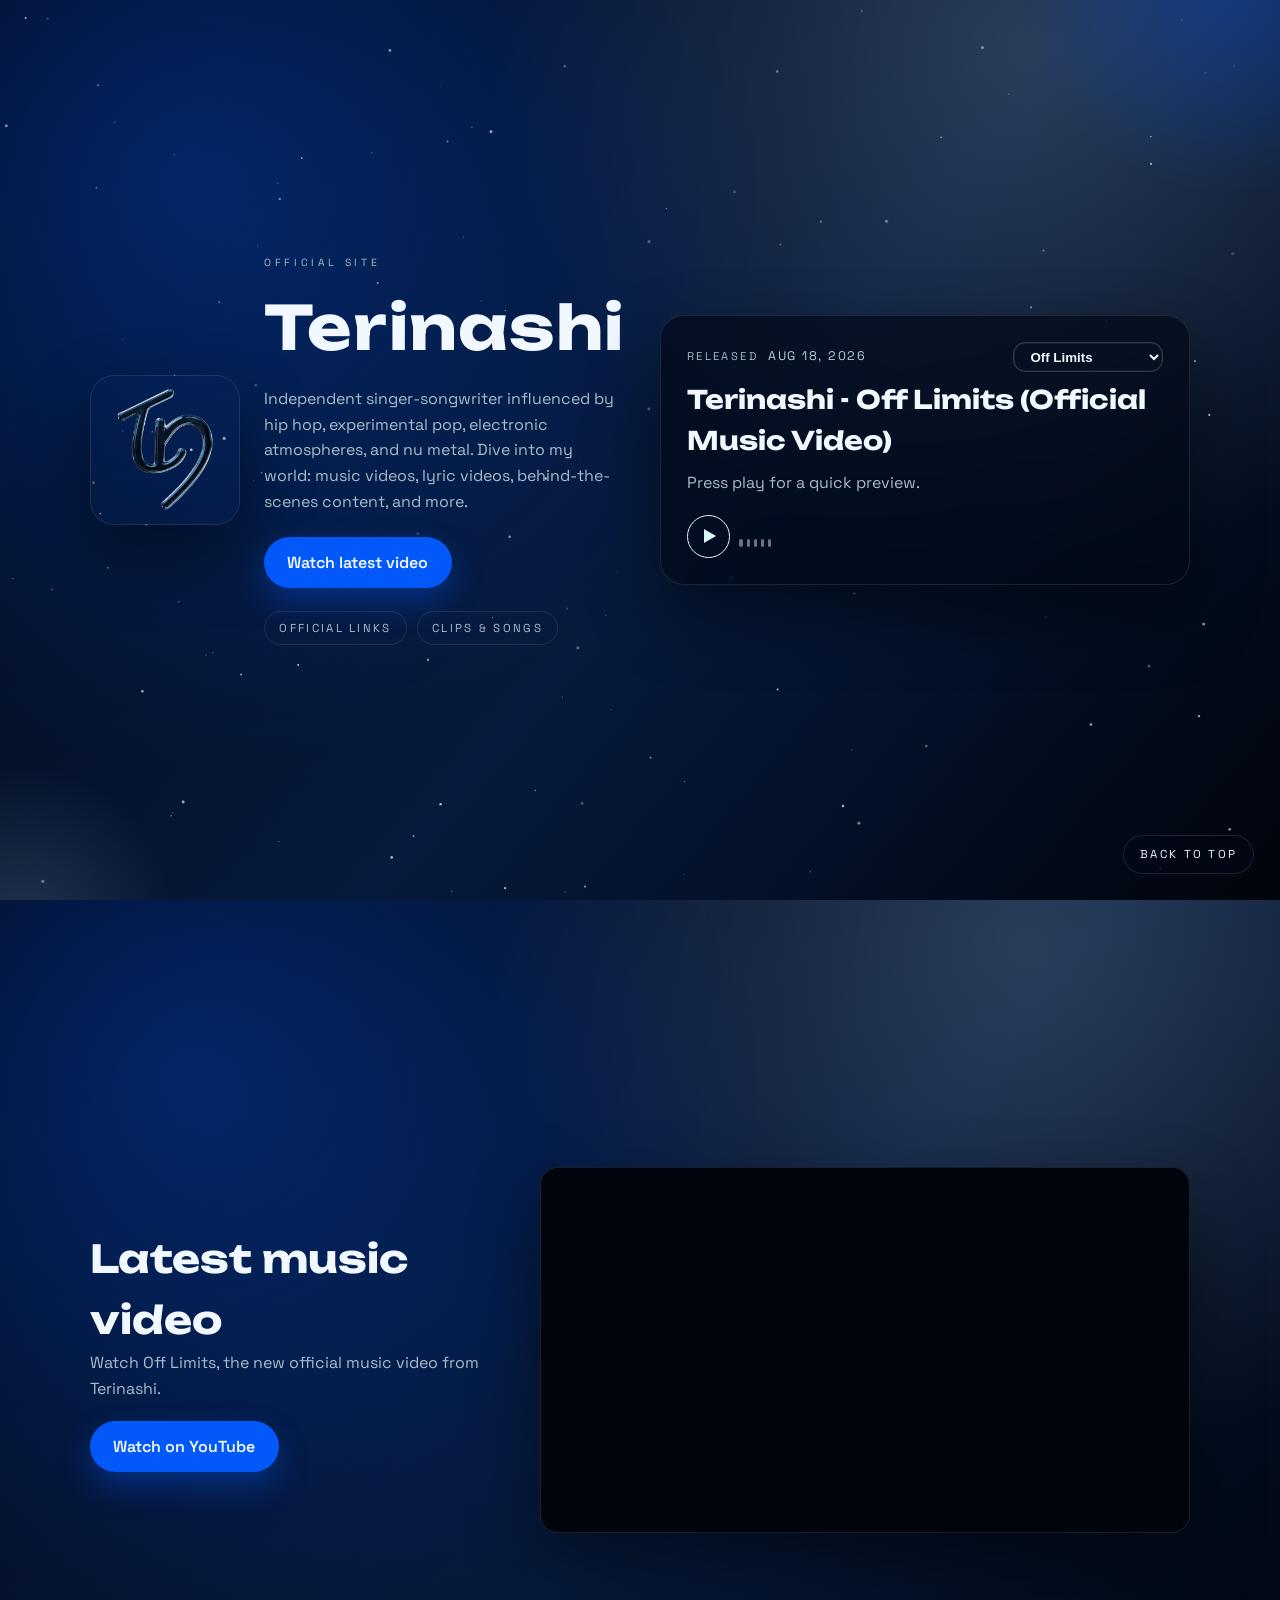
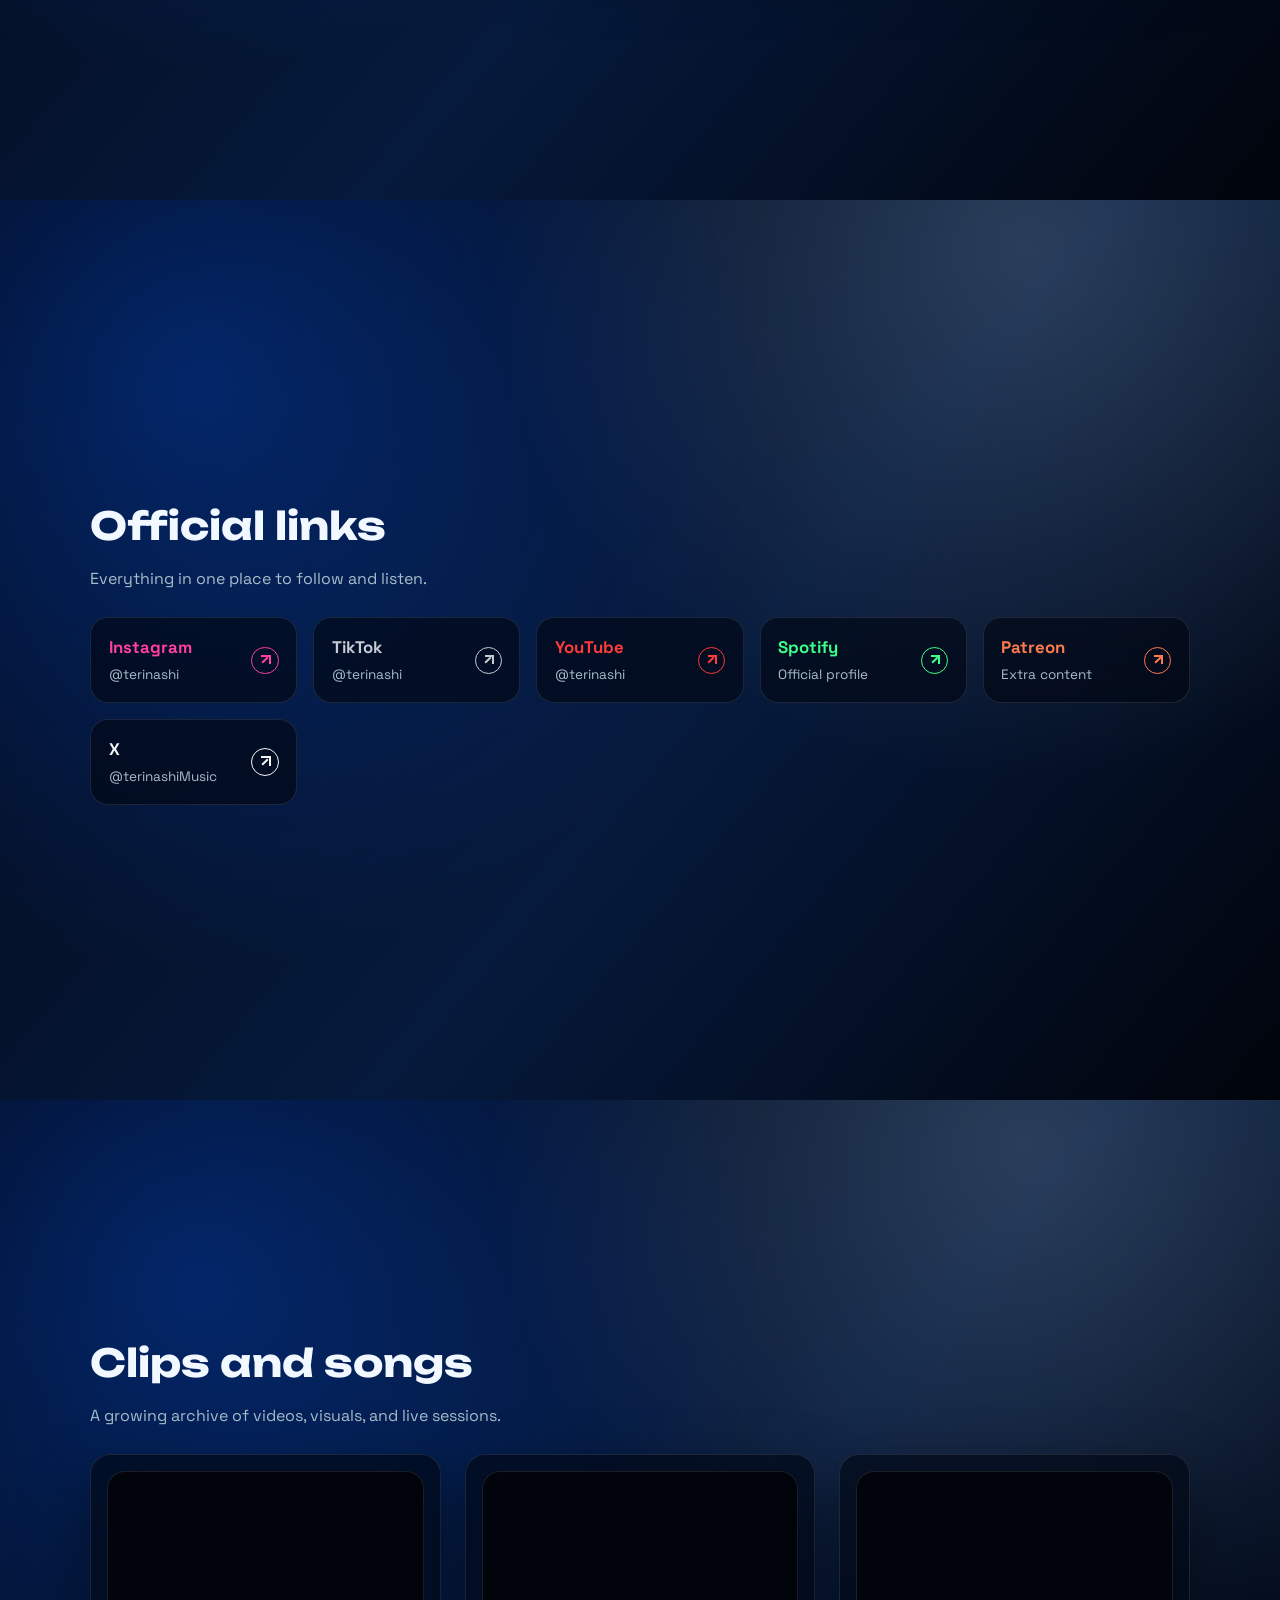
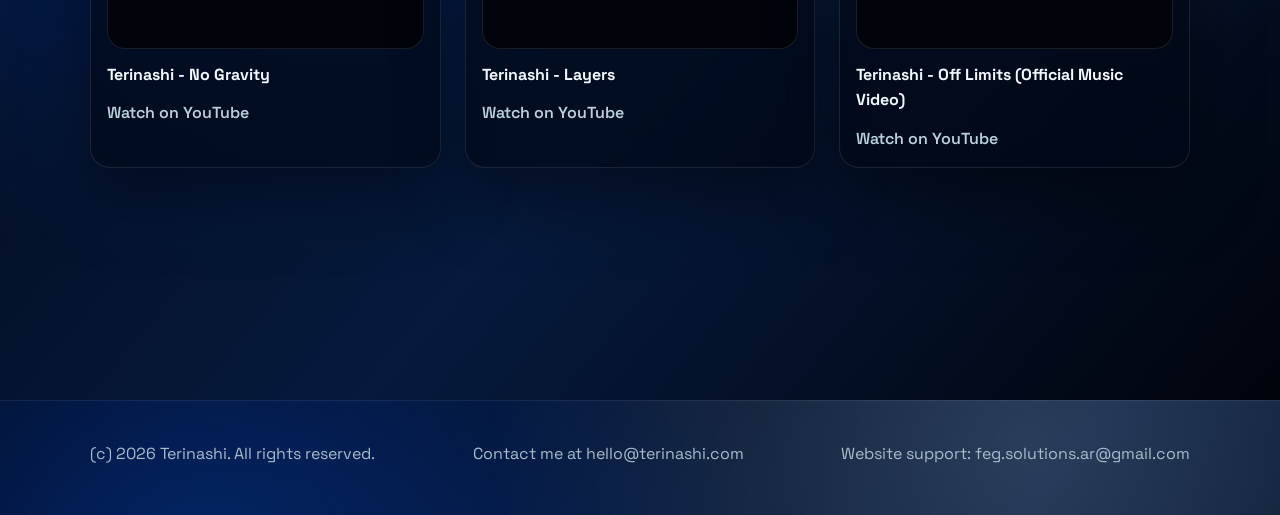
==== commit 19670edb: "feature Off Limits on the official site" ====
--- a/index.html
+++ b/index.html
@@ -4,14 +4,20 @@
   <meta charset="UTF-8" />
   <meta http-equiv="X-UA-Compatible" content="IE=edge" />
   <meta name="viewport" content="width=device-width, initial-scale=1.0" />
-  <title>Terinashi | Official Site</title>
-  <meta name="description" content="Official Site of Terinashi. Links, releases, and clips in one place." />
-  <meta property="og:title" content="Terinashi | Official Site" />
-  <meta property="og:description" content="Links, releases, and clips from Terinashi." />
-  <meta property="og:url" content="https://terinashi.com" />
-  <meta property="og:image" content="https://terinashi.com/cover.jpg" />
-  <meta name="twitter:card" content="summary_large_image" />
-  <meta name="theme-color" content="#0b0714" />
+  <title>Terinashi - Off Limits | Official Music Video</title>
+  <meta name="description" content="Watch Terinashi - Off Limits (Official Music Video), released August 18, 2026." />
+  <meta property="og:title" content="Terinashi - Off Limits (Official Music Video)" />
+  <meta property="og:description" content="Watch the official music video for Off Limits by Terinashi." />
+  <meta property="og:url" content="https://terinashi.com" />
+  <meta property="og:type" content="video.other" />
+  <meta property="og:image" content="https://i.ytimg.com/vi/JoTjI9XeCSU/maxresdefault.jpg" />
+  <meta property="og:image:alt" content="Terinashi - Off Limits (Official Music Video)" />
+  <meta name="twitter:card" content="summary_large_image" />
+  <meta name="twitter:title" content="Terinashi - Off Limits (Official Music Video)" />
+  <meta name="twitter:description" content="Watch the official music video for Off Limits by Terinashi." />
+  <meta name="twitter:image" content="https://i.ytimg.com/vi/JoTjI9XeCSU/maxresdefault.jpg" />
+  <meta name="twitter:image:alt" content="Terinashi - Off Limits (Official Music Video)" />
+  <meta name="theme-color" content="#020611" />
   <link rel="icon" href="/favicon.ico" />
   <link rel="preconnect" href="https://fonts.googleapis.com" />
   <link rel="preconnect" href="https://fonts.gstatic.com" crossorigin />
@@ -53,7 +59,7 @@
               <select id="release-select" name="release-select"></select>
             </div>
           </div>
-          <h2 class="panel-title" id="latest-title">Terinashi - Latest video</h2>
+          <h2 class="panel-title" id="latest-title">Terinashi - Off Limits (Official Music Video)</h2>
           <p class="panel-meta">Press play for a quick preview.</p>
           <div class="panel-actions">
             <button class="btn outline preview-toggle" type="button" id="latest-audio-btn" aria-pressed="false" data-state="play" aria-label="Play preview">
@@ -88,13 +94,13 @@
       <div class="container latest-grid">
         <div class="latest-copy">
           <h2 class="section-title">Latest music video</h2>
-          <p class="section-subtitle">Official premiere for fans and press. Stream the new visual now.</p>
+          <p class="section-subtitle">Watch Off Limits, the new official music video from Terinashi.</p>
           <div class="cta">
-            <a class="btn primary" id="latest-video-link" href="https://www.youtube.com/watch?v=MVVgty45aqQ" target="_blank" rel="noopener">Watch on YouTube</a>
+            <a class="btn primary" id="latest-video-link" href="https://www.youtube.com/watch?v=JoTjI9XeCSU" target="_blank" rel="noopener">Watch on YouTube</a>
           </div>
         </div>
         <div class="video-frame glass">
-          <iframe loading="lazy" id="latest-iframe" width="560" height="315" src="https://www.youtube.com/embed/MVVgty45aqQ?si=aVt3DLzRXBg-9M-Y" title="YouTube video player" frameborder="0" allow="accelerometer; autoplay; clipboard-write; encrypted-media; gyroscope; picture-in-picture; web-share" referrerpolicy="strict-origin-when-cross-origin" allowfullscreen></iframe>
+          <iframe loading="lazy" id="latest-iframe" width="560" height="315" src="https://www.youtube.com/embed/JoTjI9XeCSU" title="Terinashi - Off Limits (Official Music Video)" frameborder="0" allow="accelerometer; autoplay; clipboard-write; encrypted-media; gyroscope; picture-in-picture; web-share" referrerpolicy="strict-origin-when-cross-origin" allowfullscreen></iframe>
         </div>
       </div>
     </section>
@@ -199,11 +205,14 @@
           palette: {
             bg1: '#0b0714',
             bg2: '#140b1f',
-            bg3: '#04070d',
-            accent: '#ff3b6b',
-            accent2: '#57f0d6',
-            play: '#3dff8b',
-            accentShadow: 'rgba(255, 59, 107, 0.35)'
+            bg3: '#04070d',
+            accent: '#ff3b6b',
+            accentText: '#0b0714',
+            accent2: '#57f0d6',
+            play: '#3dff8b',
+            accentShadow: 'rgba(255, 59, 107, 0.35)',
+            accent2Shadow: 'rgba(87, 240, 214, 0.18)',
+            glass: 'rgba(10, 7, 17, 0.58)'
           },
           latest: false
         },
@@ -217,14 +226,38 @@
           palette: {
             bg1: '#041014',
             bg2: '#061f24',
-            bg3: '#042613',
-            accent: '#8cf3ff',
-            accent2: '#33d28d',
-            play: '#4fd4bc',
-            accentShadow: 'rgba(140, 243, 255, 0.32)'
-          },
-          latest: true
-        }
+            bg3: '#042613',
+            accent: '#8cf3ff',
+            accentText: '#041014',
+            accent2: '#33d28d',
+            play: '#4fd4bc',
+            accentShadow: 'rgba(140, 243, 255, 0.32)',
+            accent2Shadow: 'rgba(51, 210, 141, 0.18)',
+            glass: 'rgba(4, 16, 20, 0.62)'
+          },
+          latest: false
+        },
+        {
+          id: 'off-limits',
+          name: 'Off Limits',
+          title: 'Terinashi - Off Limits (Official Music Video)',
+          releaseDate: '2026-08-18',
+          videoUrl: 'https://www.youtube.com/watch?v=JoTjI9XeCSU',
+          previewUrl: 'https://youtu.be/JoTjI9XeCSU',
+          palette: {
+            bg1: '#020611',
+            bg2: '#061a3d',
+            bg3: '#01040b',
+            accent: '#0358fa',
+            accentText: '#f2f8ff',
+            accent2: '#b9d1dc',
+            play: '#dff7ff',
+            accentShadow: 'rgba(3, 88, 250, 0.34)',
+            accent2Shadow: 'rgba(185, 209, 220, 0.2)',
+            glass: 'rgba(2, 8, 22, 0.68)'
+          },
+          latest: true
+        }
       ],
       introVideo: {
         title: 'Terinashi - Artist intro', // Title used for the intro video iframe.
@@ -255,11 +288,14 @@
     const defaultPalette = {
       bg1: getComputedStyle(document.documentElement).getPropertyValue('--bg-1').trim(),
       bg2: getComputedStyle(document.documentElement).getPropertyValue('--bg-2').trim(),
-      bg3: getComputedStyle(document.documentElement).getPropertyValue('--bg-3').trim(),
-      accent: getComputedStyle(document.documentElement).getPropertyValue('--accent').trim(),
-      accent2: getComputedStyle(document.documentElement).getPropertyValue('--accent-2').trim(),
-      play: getComputedStyle(document.documentElement).getPropertyValue('--play').trim(),
-      accentShadow: getComputedStyle(document.documentElement).getPropertyValue('--accent-shadow').trim()
+      bg3: getComputedStyle(document.documentElement).getPropertyValue('--bg-3').trim(),
+      accent: getComputedStyle(document.documentElement).getPropertyValue('--accent').trim(),
+      accentText: getComputedStyle(document.documentElement).getPropertyValue('--accent-text').trim(),
+      accent2: getComputedStyle(document.documentElement).getPropertyValue('--accent-2').trim(),
+      play: getComputedStyle(document.documentElement).getPropertyValue('--play').trim(),
+      accentShadow: getComputedStyle(document.documentElement).getPropertyValue('--accent-shadow').trim(),
+      accent2Shadow: getComputedStyle(document.documentElement).getPropertyValue('--accent-2-shadow').trim(),
+      glass: getComputedStyle(document.documentElement).getPropertyValue('--glass').trim()
     };
 
     const paletteKeys = Object.keys(defaultPalette);
--- a/assets/css/main.css
+++ b/assets/css/main.css
@@ -1,15 +1,17 @@
 :root {
-  --bg-1: #0b0714;
-  --bg-2: #140b1f;
-  --bg-3: #04070d;
-  --text: #f5f3ff;
-  --muted: #b6b0c9;
-  --accent: #ff3b6b;
-  --accent-shadow: rgba(255, 59, 107, 0.35);
-  --accent-2: #57f0d6;
-  --play: #3dff8b;
+  --bg-1: #020611;
+  --bg-2: #061a3d;
+  --bg-3: #01040b;
+  --text: #f2f8ff;
+  --muted: #a8bdca;
+  --accent: #0358fa;
+  --accent-text: #f2f8ff;
+  --accent-shadow: rgba(3, 88, 250, 0.34);
+  --accent-2: #b9d1dc;
+  --accent-2-shadow: rgba(185, 209, 220, 0.2);
+  --play: #dff7ff;
   --stroke: rgba(255, 255, 255, 0.1);
-  --glass: rgba(10, 7, 17, 0.58);
+  --glass: rgba(2, 8, 22, 0.68);
   --shadow: 0 30px 70px rgba(0, 0, 0, 0.45);
   --max-width: 1100px;
 }
@@ -36,8 +38,8 @@
   font-family: 'Space Grotesk', sans-serif;
   color: var(--text);
   background:
-    radial-gradient(circle at 15% 20%, rgba(255, 59, 107, 0.18), transparent 45%),
-    radial-gradient(circle at 80% 5%, rgba(87, 240, 214, 0.12), transparent 40%),
+    radial-gradient(circle at 15% 20%, var(--accent-shadow), transparent 45%),
+    radial-gradient(circle at 80% 5%, var(--accent-2-shadow), transparent 40%),
     linear-gradient(130deg, var(--bg-1), var(--bg-2) 55%, var(--bg-3));
   line-height: 1.6;
   overflow-x: hidden;
@@ -82,7 +84,7 @@
   height: 56px;
   border-radius: 16px;
   border: 1px solid var(--stroke);
-  background: rgba(10, 7, 17, 0.85);
+  background: var(--glass);
   box-shadow: var(--shadow);
   display: inline-flex;
   align-items: center;
@@ -137,7 +139,7 @@
   height: 420px;
   top: -220px;
   right: -160px;
-  background: radial-gradient(circle, rgba(255, 59, 107, 0.25), transparent 70%);
+  background: radial-gradient(circle, var(--accent-shadow), transparent 70%);
   opacity: 0.9;
   animation: float 12s ease-in-out infinite;
   z-index: -1;
@@ -150,7 +152,7 @@
   height: 320px;
   bottom: -180px;
   left: -140px;
-  background: radial-gradient(circle, rgba(87, 240, 214, 0.18), transparent 70%);
+  background: radial-gradient(circle, var(--accent-2-shadow), transparent 70%);
   opacity: 0.8;
   animation: float 14s ease-in-out infinite reverse;
   z-index: -1;
@@ -168,9 +170,13 @@
 
 .hero-grid {
   display: grid;
-  grid-template-columns: repeat(auto-fit, minmax(280px, 1fr));
+  grid-template-columns: repeat(auto-fit, minmax(min(280px, 100%), 1fr));
   gap: 2.5rem;
   align-items: center;
+}
+
+.hero-grid > * {
+  min-width: 0;
 }
 
 .brand {
@@ -178,6 +184,13 @@
   align-items: center;
   gap: 1.5rem;
   flex-wrap: wrap;
+  max-width: 100%;
+}
+
+.brand-copy {
+  flex: 1 1 220px;
+  min-width: 0;
+  max-width: 100%;
 }
 
 .avatar {
@@ -207,6 +220,7 @@
   color: var(--muted);
   margin-top: 0.6rem;
   max-width: 32rem;
+  overflow-wrap: anywhere;
 }
 
 .cta {
@@ -214,6 +228,8 @@
   gap: 0.75rem;
   flex-wrap: wrap;
   margin-top: 1.4rem;
+  min-width: 0;
+  max-width: 100%;
 }
 
 .section-nav {
@@ -251,11 +267,14 @@
   text-decoration: none;
   border: 1px solid transparent;
   transition: transform 0.2s ease, box-shadow 0.2s ease, border-color 0.2s ease;
+  max-width: 100%;
+  white-space: normal;
+  text-align: center;
 }
 
 .btn.primary {
   background: var(--accent);
-  color: #0b0714;
+  color: var(--accent-text);
   box-shadow: 0 14px 30px var(--accent-shadow);
 }
 
@@ -285,6 +304,8 @@
 .hero-panel {
   padding: 1.6rem;
   position: relative;
+  min-width: 0;
+  max-width: 100%;
 }
 
 .panel-top {
@@ -293,6 +314,8 @@
   justify-content: space-between;
   gap: 1rem;
   flex-wrap: wrap;
+  min-width: 0;
+  max-width: 100%;
 }
 
 .panel-release-meta {
@@ -300,6 +323,7 @@
   align-items: baseline;
   gap: 0.6rem;
   flex-wrap: wrap;
+  min-width: 0;
 }
 
 .panel-label {
@@ -315,6 +339,8 @@
   gap: 0.5rem;
   color: var(--muted);
   font-size: 0.85rem;
+  min-width: 0;
+  max-width: 100%;
 }
 
 .release-switcher label {
@@ -330,12 +356,13 @@
   color: var(--text);
   padding: 0.35rem 0.75rem;
   min-width: 150px;
+  max-width: 100%;
   font-weight: 600;
   box-shadow: inset 0 0 0 1px rgba(255, 255, 255, 0.06);
 }
 
 .release-switcher select option {
-  background: #0b0714;
+  background: var(--bg-1);
   color: var(--text);
 }
 
@@ -361,6 +388,8 @@
   font-family: 'Unbounded', sans-serif;
   font-size: 1.6rem;
   margin: 0.5rem 0;
+  max-width: 100%;
+  overflow-wrap: anywhere;
 }
 
 .panel-meta {
@@ -508,7 +537,7 @@
 }
 
 .link-card {
-  background: rgba(7, 5, 12, 0.55);
+  background: var(--glass);
   border: 1px solid var(--stroke);
   border-radius: 18px;
   padding: 1rem 1.1rem;
@@ -627,7 +656,7 @@
   border-radius: 18px;
   overflow: hidden;
   border: 1px solid var(--stroke);
-  background: #05040a;
+  background: var(--bg-3);
 }
 
 .video-frame iframe {
@@ -706,7 +735,7 @@
   padding: 0.6rem 1rem;
   border-radius: 999px;
   border: 1px solid var(--stroke);
-  background: rgba(10, 7, 17, 0.72);
+  background: var(--glass);
   color: var(--text);
   text-decoration: none;
   font-size: 0.72rem;
@@ -769,8 +798,14 @@
     width: 100%;
   }
 
+  .release-switcher label:empty {
+    display: none;
+  }
+
   .release-switcher select {
-    width: 100%;
+    flex: 1 1 auto;
+    width: auto;
+    min-width: 0;
   }
 
   .panel-title {
@@ -842,8 +877,14 @@
 
 @media (max-width: 540px) {
   .brand {
+    flex-direction: column;
     justify-content: center;
     text-align: center;
+  }
+
+  .brand-copy {
+    flex: 0 1 auto;
+    width: 100%;
   }
 
   .hero-panel {
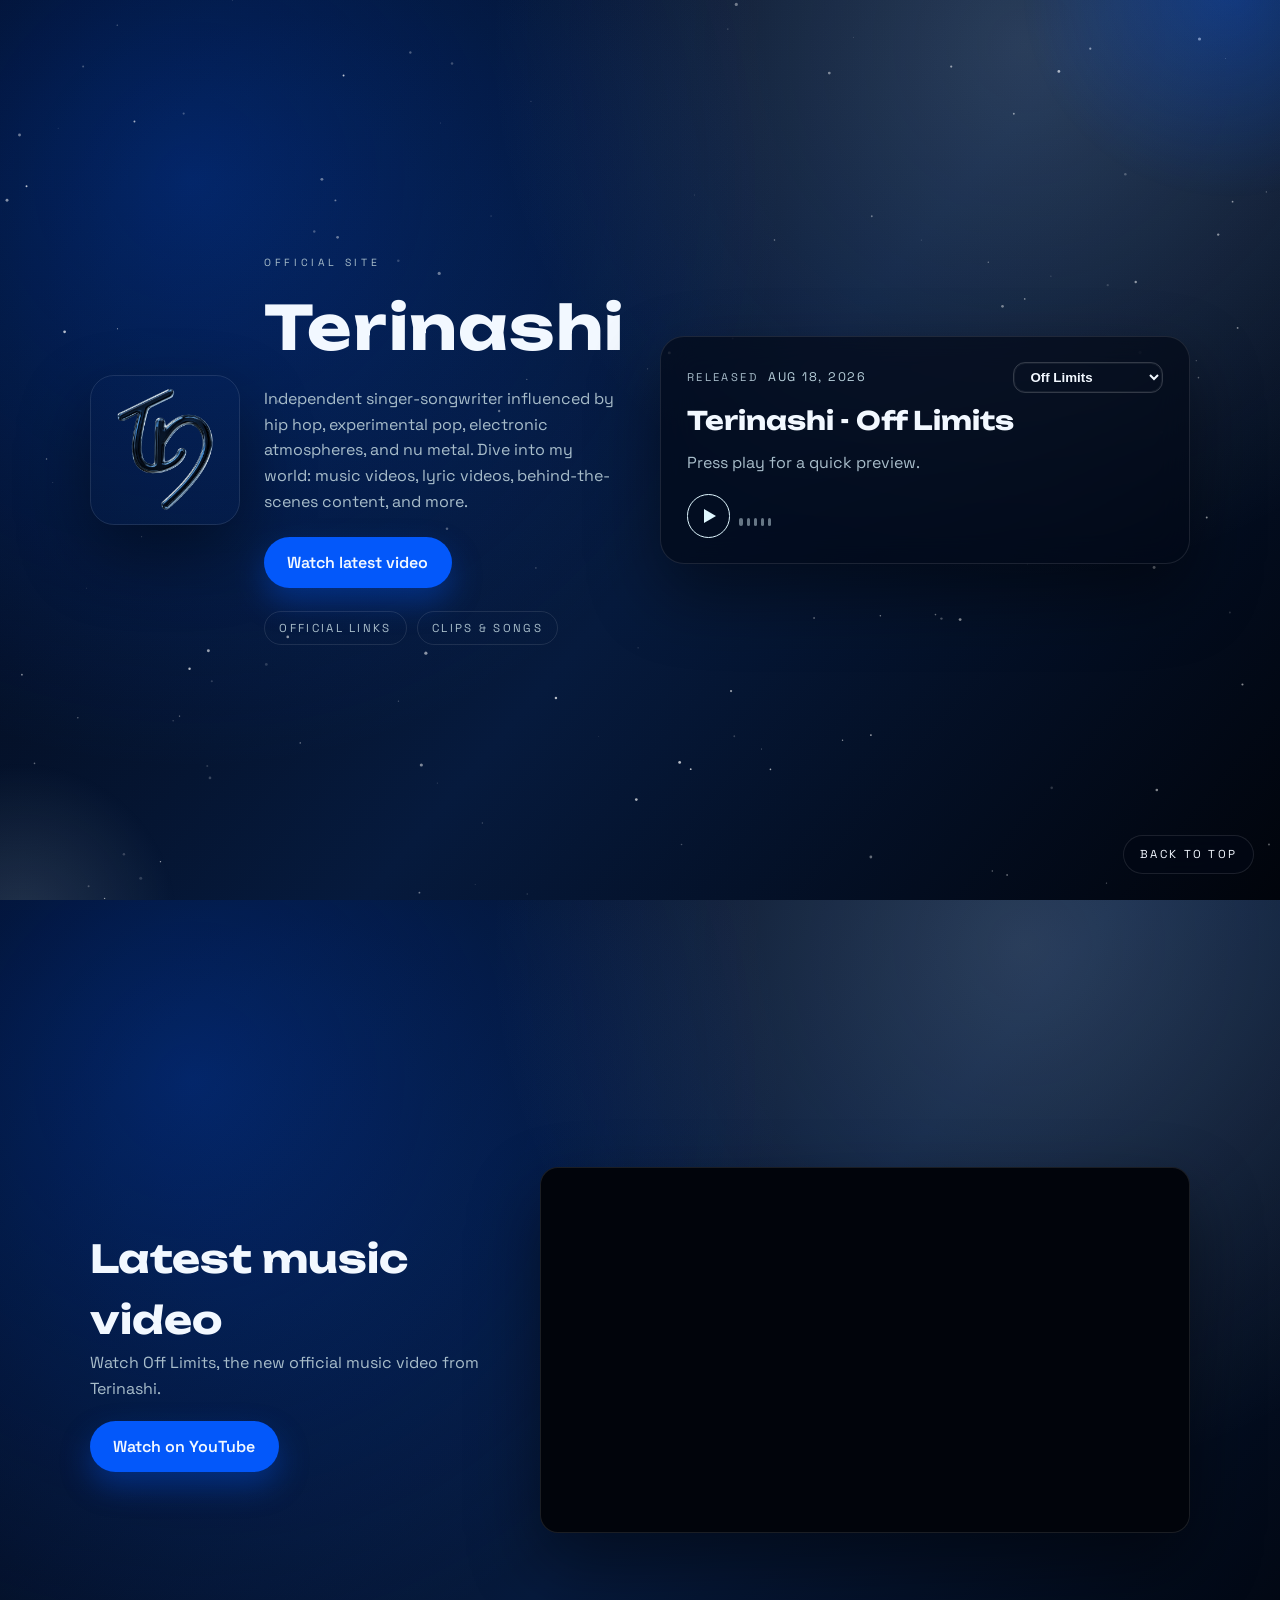
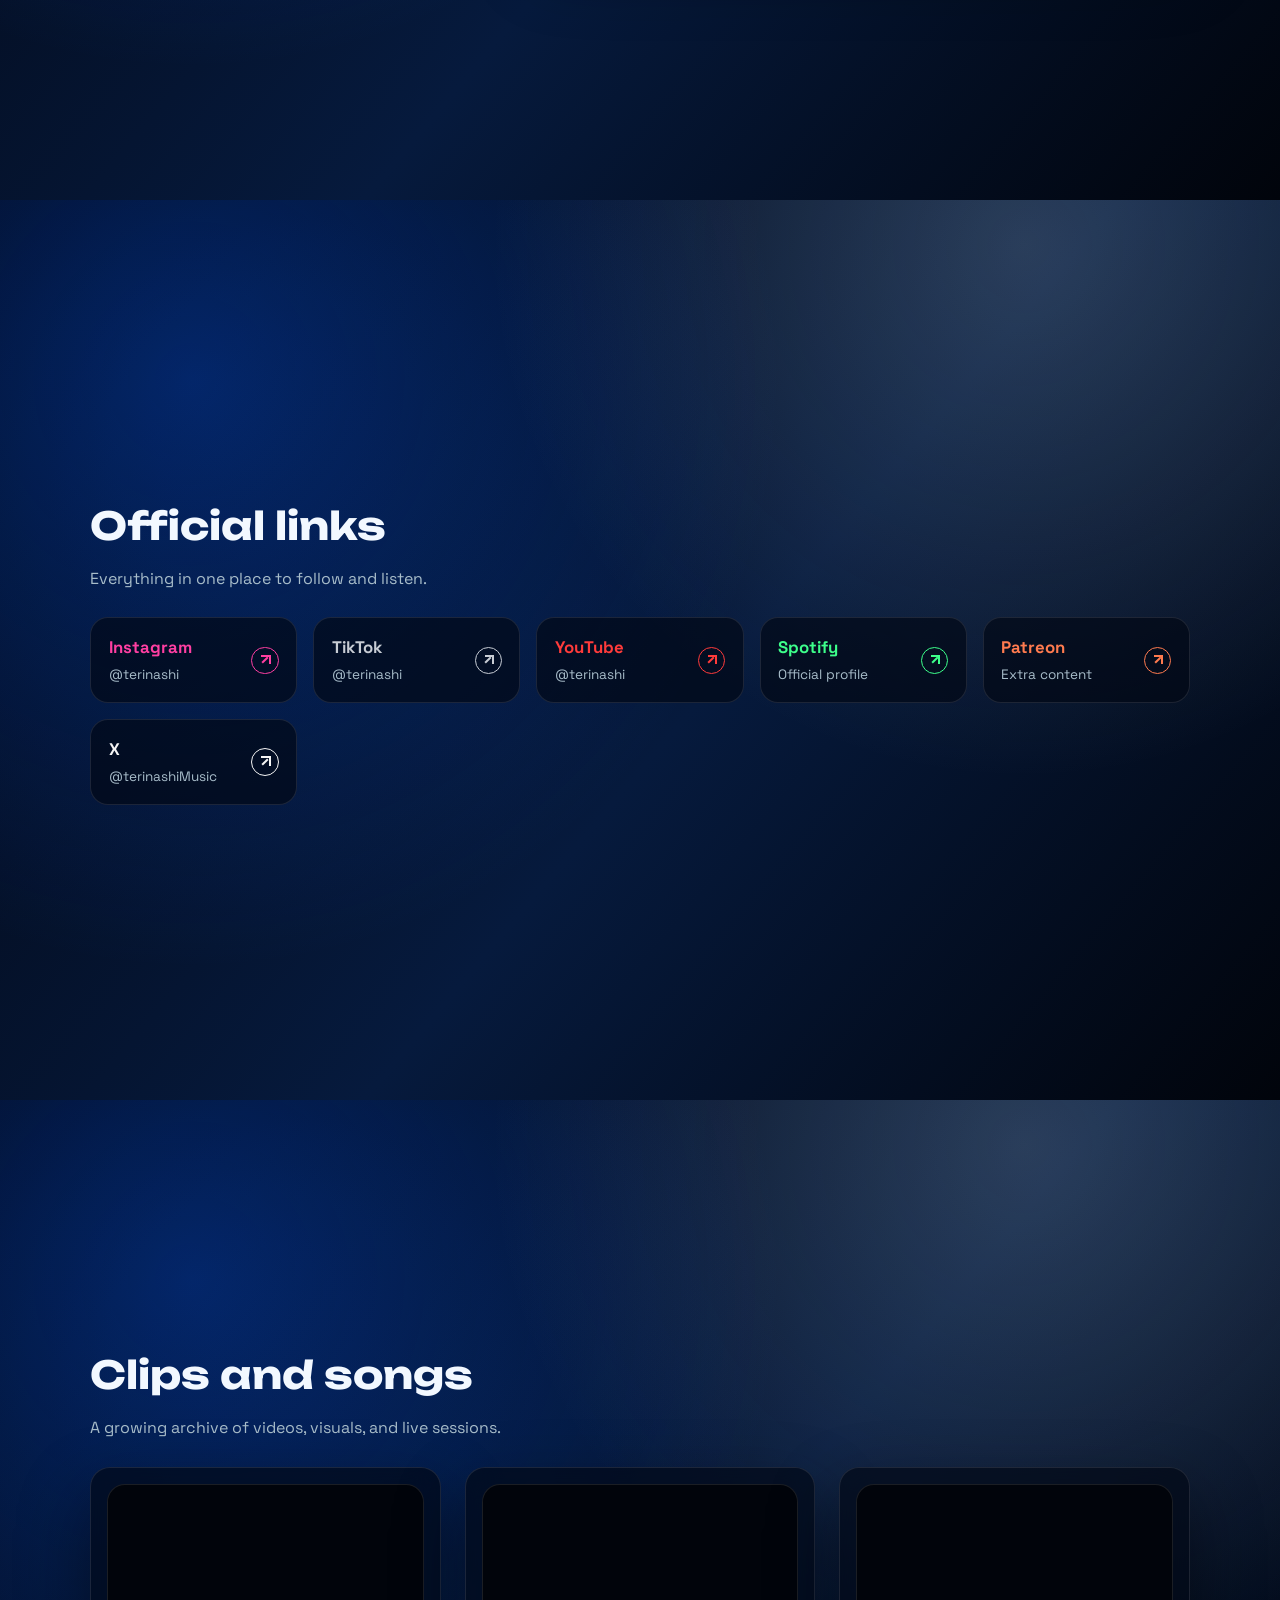
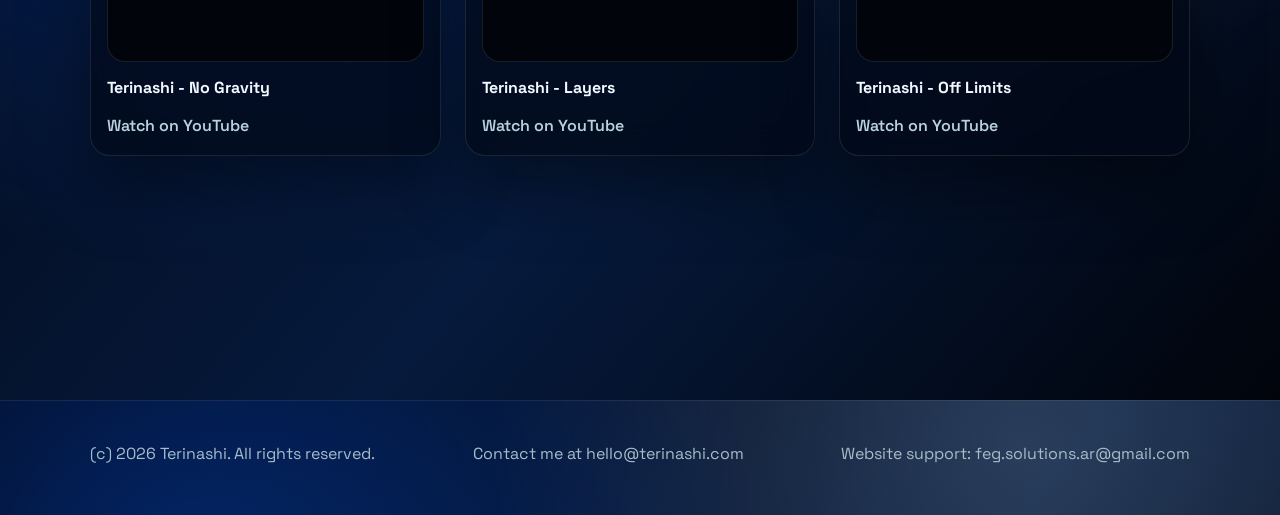
==== commit 6555dd64: "change title of release" ====
--- a/index.html
+++ b/index.html
@@ -4,20 +4,20 @@
   <meta charset="UTF-8" />
   <meta http-equiv="X-UA-Compatible" content="IE=edge" />
   <meta name="viewport" content="width=device-width, initial-scale=1.0" />
-  <title>Terinashi - Off Limits | Official Music Video</title>
-  <meta name="description" content="Watch Terinashi - Off Limits (Official Music Video), released August 18, 2026." />
-  <meta property="og:title" content="Terinashi - Off Limits (Official Music Video)" />
-  <meta property="og:description" content="Watch the official music video for Off Limits by Terinashi." />
-  <meta property="og:url" content="https://terinashi.com" />
-  <meta property="og:type" content="video.other" />
-  <meta property="og:image" content="https://i.ytimg.com/vi/JoTjI9XeCSU/maxresdefault.jpg" />
-  <meta property="og:image:alt" content="Terinashi - Off Limits (Official Music Video)" />
-  <meta name="twitter:card" content="summary_large_image" />
-  <meta name="twitter:title" content="Terinashi - Off Limits (Official Music Video)" />
-  <meta name="twitter:description" content="Watch the official music video for Off Limits by Terinashi." />
-  <meta name="twitter:image" content="https://i.ytimg.com/vi/JoTjI9XeCSU/maxresdefault.jpg" />
-  <meta name="twitter:image:alt" content="Terinashi - Off Limits (Official Music Video)" />
-  <meta name="theme-color" content="#020611" />
+  <title>Terinashi - Off Limits | Official Music Video</title>
+  <meta name="description" content="Watch Terinashi - Off Limits, released August 18, 2026." />
+  <meta property="og:title" content="Terinashi - Off Limits" />
+  <meta property="og:description" content="Watch the official music video for Off Limits by Terinashi." />
+  <meta property="og:url" content="https://terinashi.com" />
+  <meta property="og:type" content="video.other" />
+  <meta property="og:image" content="https://i.ytimg.com/vi/JoTjI9XeCSU/maxresdefault.jpg" />
+  <meta property="og:image:alt" content="Terinashi - Off Limits" />
+  <meta name="twitter:card" content="summary_large_image" />
+  <meta name="twitter:title" content="Terinashi - Off Limits" />
+  <meta name="twitter:description" content="Watch the official music video for Off Limits by Terinashi." />
+  <meta name="twitter:image" content="https://i.ytimg.com/vi/JoTjI9XeCSU/maxresdefault.jpg" />
+  <meta name="twitter:image:alt" content="Terinashi - Off Limits" />
+  <meta name="theme-color" content="#020611" />
   <link rel="icon" href="/favicon.ico" />
   <link rel="preconnect" href="https://fonts.googleapis.com" />
   <link rel="preconnect" href="https://fonts.gstatic.com" crossorigin />
@@ -59,7 +59,7 @@
               <select id="release-select" name="release-select"></select>
             </div>
           </div>
-          <h2 class="panel-title" id="latest-title">Terinashi - Off Limits (Official Music Video)</h2>
+          <h2 class="panel-title" id="latest-title">Terinashi - Off Limits</h2>
           <p class="panel-meta">Press play for a quick preview.</p>
           <div class="panel-actions">
             <button class="btn outline preview-toggle" type="button" id="latest-audio-btn" aria-pressed="false" data-state="play" aria-label="Play preview">
@@ -94,13 +94,13 @@
       <div class="container latest-grid">
         <div class="latest-copy">
           <h2 class="section-title">Latest music video</h2>
-          <p class="section-subtitle">Watch Off Limits, the new official music video from Terinashi.</p>
+          <p class="section-subtitle">Watch Off Limits, the new official music video from Terinashi.</p>
           <div class="cta">
-            <a class="btn primary" id="latest-video-link" href="https://www.youtube.com/watch?v=JoTjI9XeCSU" target="_blank" rel="noopener">Watch on YouTube</a>
+            <a class="btn primary" id="latest-video-link" href="https://www.youtube.com/watch?v=JoTjI9XeCSU" target="_blank" rel="noopener">Watch on YouTube</a>
           </div>
         </div>
         <div class="video-frame glass">
-          <iframe loading="lazy" id="latest-iframe" width="560" height="315" src="https://www.youtube.com/embed/JoTjI9XeCSU" title="Terinashi - Off Limits (Official Music Video)" frameborder="0" allow="accelerometer; autoplay; clipboard-write; encrypted-media; gyroscope; picture-in-picture; web-share" referrerpolicy="strict-origin-when-cross-origin" allowfullscreen></iframe>
+          <iframe loading="lazy" id="latest-iframe" width="560" height="315" src="https://www.youtube.com/embed/JoTjI9XeCSU" title="Terinashi - Off Limits" frameborder="0" allow="accelerometer; autoplay; clipboard-write; encrypted-media; gyroscope; picture-in-picture; web-share" referrerpolicy="strict-origin-when-cross-origin" allowfullscreen></iframe>
         </div>
       </div>
     </section>
@@ -205,14 +205,14 @@
           palette: {
             bg1: '#0b0714',
             bg2: '#140b1f',
-            bg3: '#04070d',
-            accent: '#ff3b6b',
-            accentText: '#0b0714',
-            accent2: '#57f0d6',
-            play: '#3dff8b',
-            accentShadow: 'rgba(255, 59, 107, 0.35)',
-            accent2Shadow: 'rgba(87, 240, 214, 0.18)',
-            glass: 'rgba(10, 7, 17, 0.58)'
+            bg3: '#04070d',
+            accent: '#ff3b6b',
+            accentText: '#0b0714',
+            accent2: '#57f0d6',
+            play: '#3dff8b',
+            accentShadow: 'rgba(255, 59, 107, 0.35)',
+            accent2Shadow: 'rgba(87, 240, 214, 0.18)',
+            glass: 'rgba(10, 7, 17, 0.58)'
           },
           latest: false
         },
@@ -226,38 +226,38 @@
           palette: {
             bg1: '#041014',
             bg2: '#061f24',
-            bg3: '#042613',
-            accent: '#8cf3ff',
-            accentText: '#041014',
-            accent2: '#33d28d',
-            play: '#4fd4bc',
-            accentShadow: 'rgba(140, 243, 255, 0.32)',
-            accent2Shadow: 'rgba(51, 210, 141, 0.18)',
-            glass: 'rgba(4, 16, 20, 0.62)'
-          },
-          latest: false
-        },
-        {
-          id: 'off-limits',
-          name: 'Off Limits',
-          title: 'Terinashi - Off Limits (Official Music Video)',
-          releaseDate: '2026-08-18',
-          videoUrl: 'https://www.youtube.com/watch?v=JoTjI9XeCSU',
-          previewUrl: 'https://youtu.be/JoTjI9XeCSU',
-          palette: {
-            bg1: '#020611',
-            bg2: '#061a3d',
-            bg3: '#01040b',
-            accent: '#0358fa',
-            accentText: '#f2f8ff',
-            accent2: '#b9d1dc',
-            play: '#dff7ff',
-            accentShadow: 'rgba(3, 88, 250, 0.34)',
-            accent2Shadow: 'rgba(185, 209, 220, 0.2)',
-            glass: 'rgba(2, 8, 22, 0.68)'
-          },
-          latest: true
-        }
+            bg3: '#042613',
+            accent: '#8cf3ff',
+            accentText: '#041014',
+            accent2: '#33d28d',
+            play: '#4fd4bc',
+            accentShadow: 'rgba(140, 243, 255, 0.32)',
+            accent2Shadow: 'rgba(51, 210, 141, 0.18)',
+            glass: 'rgba(4, 16, 20, 0.62)'
+          },
+          latest: false
+        },
+        {
+          id: 'off-limits',
+          name: 'Off Limits',
+          title: 'Terinashi - Off Limits',
+          releaseDate: '2026-08-18',
+          videoUrl: 'https://www.youtube.com/watch?v=JoTjI9XeCSU',
+          previewUrl: 'https://youtu.be/JoTjI9XeCSU',
+          palette: {
+            bg1: '#020611',
+            bg2: '#061a3d',
+            bg3: '#01040b',
+            accent: '#0358fa',
+            accentText: '#f2f8ff',
+            accent2: '#b9d1dc',
+            play: '#dff7ff',
+            accentShadow: 'rgba(3, 88, 250, 0.34)',
+            accent2Shadow: 'rgba(185, 209, 220, 0.2)',
+            glass: 'rgba(2, 8, 22, 0.68)'
+          },
+          latest: true
+        }
       ],
       introVideo: {
         title: 'Terinashi - Artist intro', // Title used for the intro video iframe.
@@ -288,14 +288,14 @@
     const defaultPalette = {
       bg1: getComputedStyle(document.documentElement).getPropertyValue('--bg-1').trim(),
       bg2: getComputedStyle(document.documentElement).getPropertyValue('--bg-2').trim(),
-      bg3: getComputedStyle(document.documentElement).getPropertyValue('--bg-3').trim(),
-      accent: getComputedStyle(document.documentElement).getPropertyValue('--accent').trim(),
-      accentText: getComputedStyle(document.documentElement).getPropertyValue('--accent-text').trim(),
-      accent2: getComputedStyle(document.documentElement).getPropertyValue('--accent-2').trim(),
-      play: getComputedStyle(document.documentElement).getPropertyValue('--play').trim(),
-      accentShadow: getComputedStyle(document.documentElement).getPropertyValue('--accent-shadow').trim(),
-      accent2Shadow: getComputedStyle(document.documentElement).getPropertyValue('--accent-2-shadow').trim(),
-      glass: getComputedStyle(document.documentElement).getPropertyValue('--glass').trim()
+      bg3: getComputedStyle(document.documentElement).getPropertyValue('--bg-3').trim(),
+      accent: getComputedStyle(document.documentElement).getPropertyValue('--accent').trim(),
+      accentText: getComputedStyle(document.documentElement).getPropertyValue('--accent-text').trim(),
+      accent2: getComputedStyle(document.documentElement).getPropertyValue('--accent-2').trim(),
+      play: getComputedStyle(document.documentElement).getPropertyValue('--play').trim(),
+      accentShadow: getComputedStyle(document.documentElement).getPropertyValue('--accent-shadow').trim(),
+      accent2Shadow: getComputedStyle(document.documentElement).getPropertyValue('--accent-2-shadow').trim(),
+      glass: getComputedStyle(document.documentElement).getPropertyValue('--glass').trim()
     };
 
     const paletteKeys = Object.keys(defaultPalette);
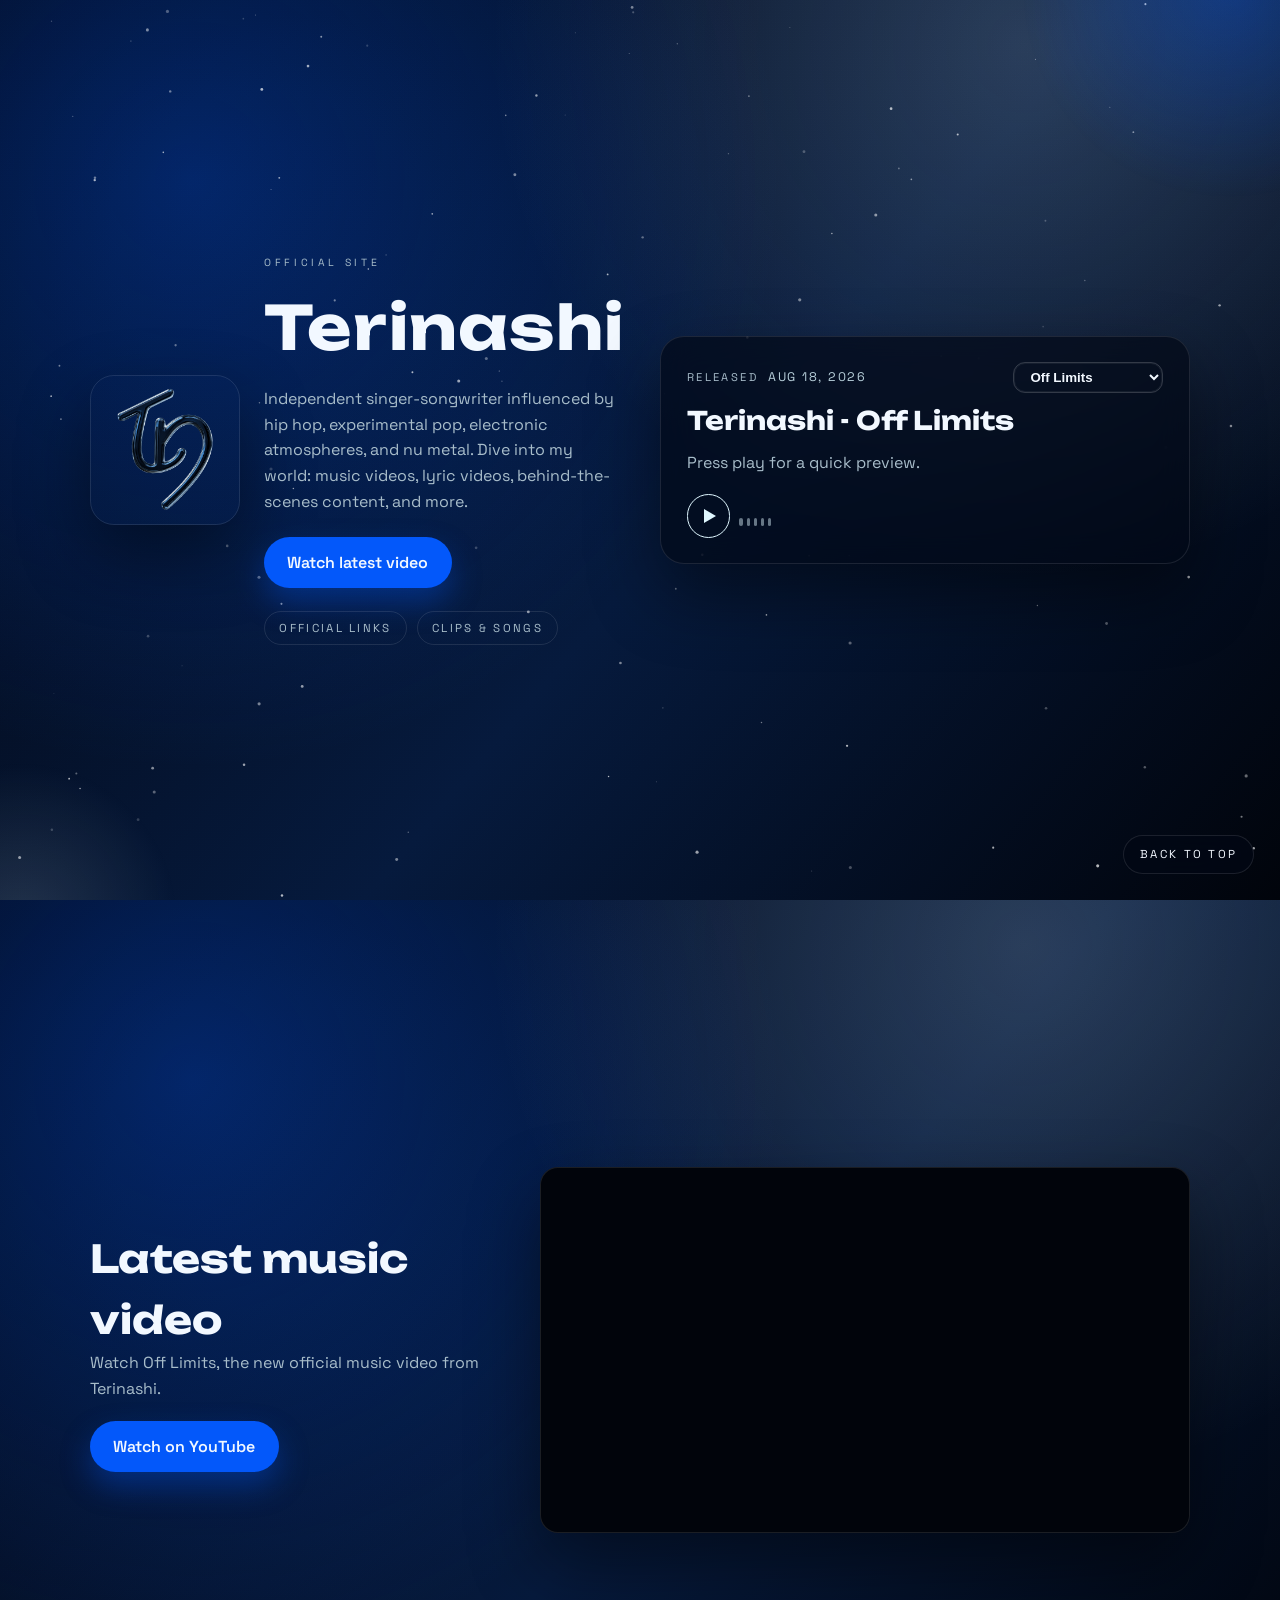
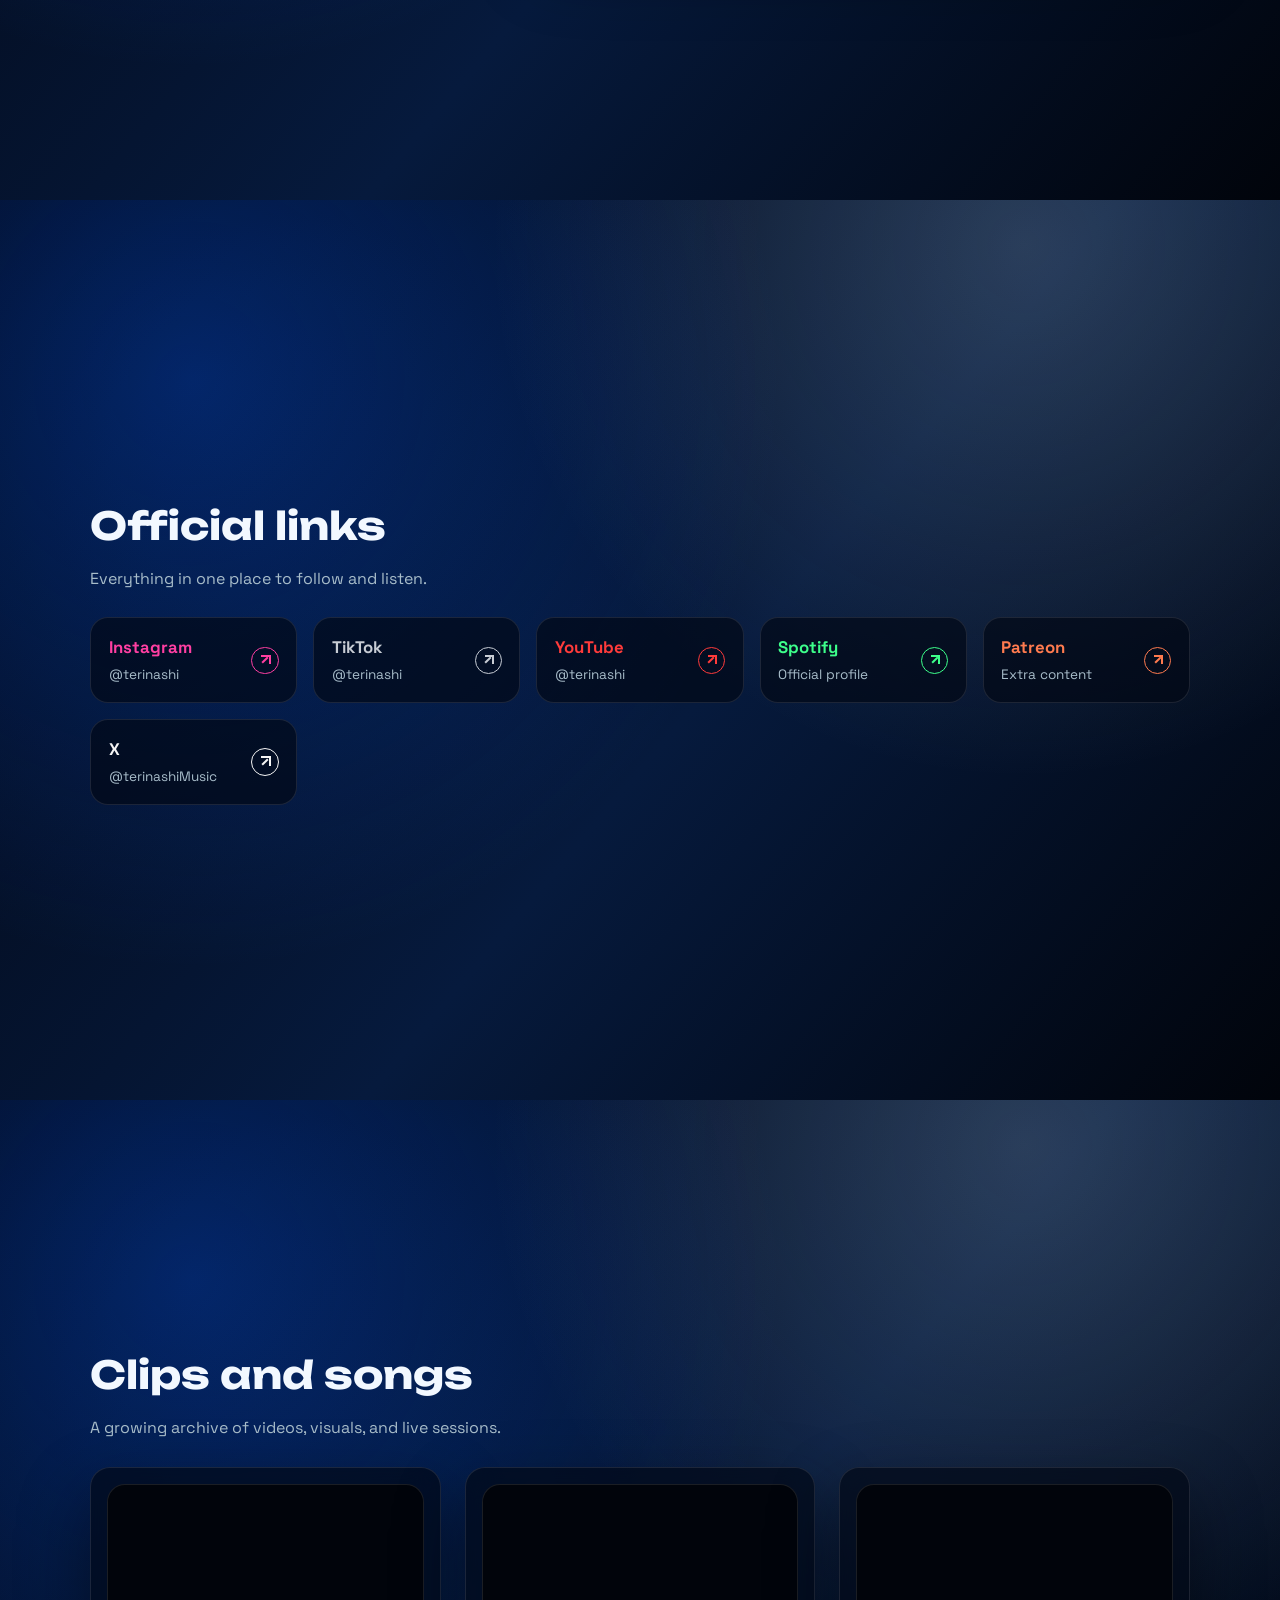
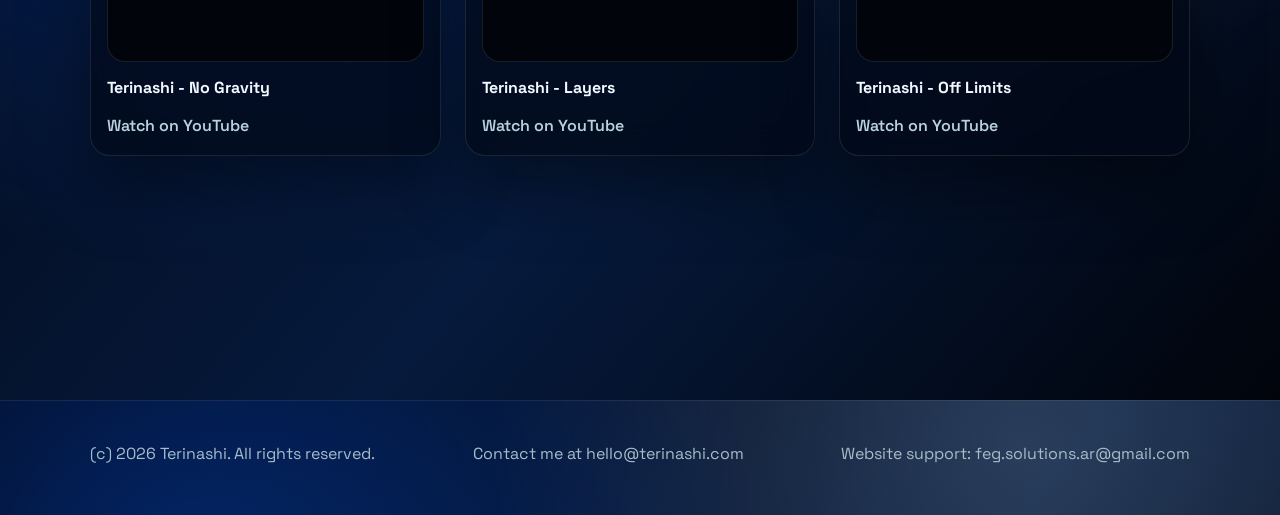
==== commit 04a1fcbc: "adjust off limits song preview timer" ====
--- a/index.html
+++ b/index.html
@@ -243,7 +243,7 @@
           title: 'Terinashi - Off Limits',
           releaseDate: '2026-08-18',
           videoUrl: 'https://www.youtube.com/watch?v=JoTjI9XeCSU',
-          previewUrl: 'https://youtu.be/JoTjI9XeCSU',
+          previewUrl: 'https://youtu.be/JoTjI9XeCSU?t=1',
           palette: {
             bg1: '#020611',
             bg2: '#061a3d',
